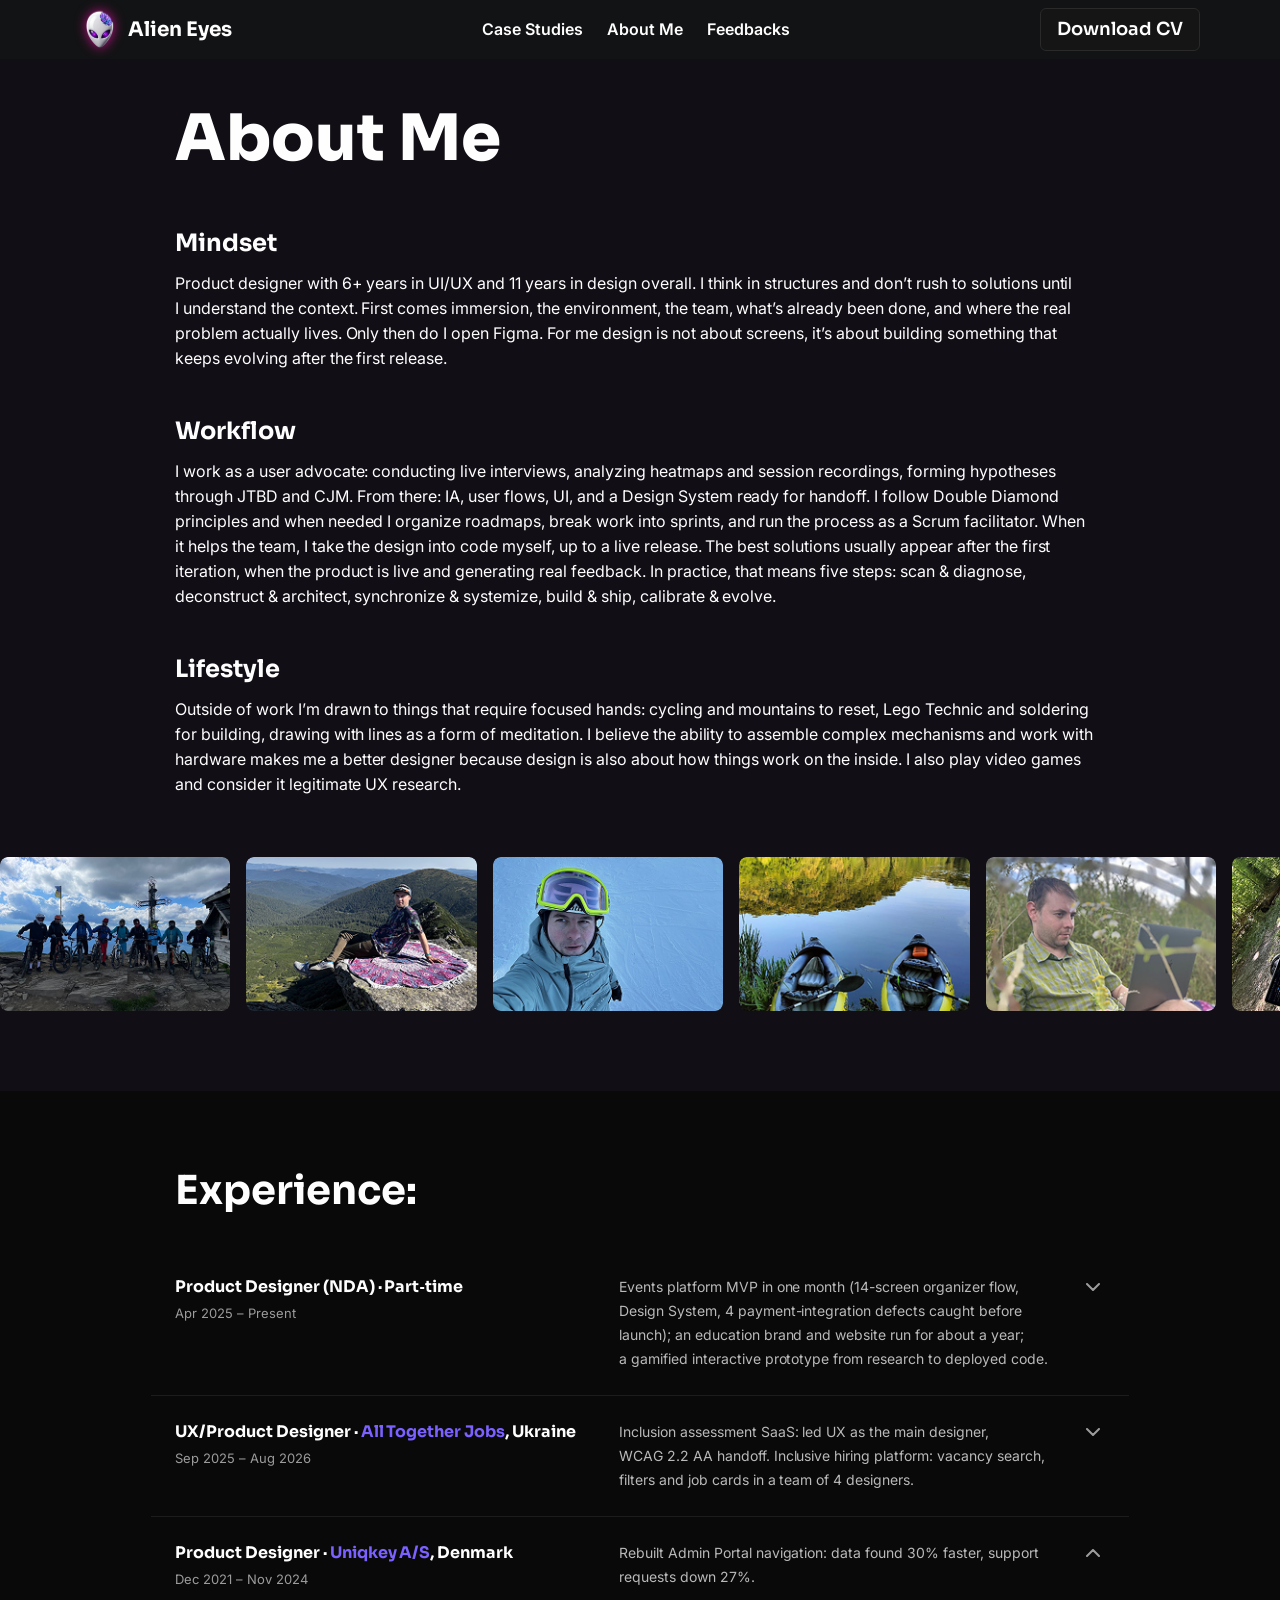
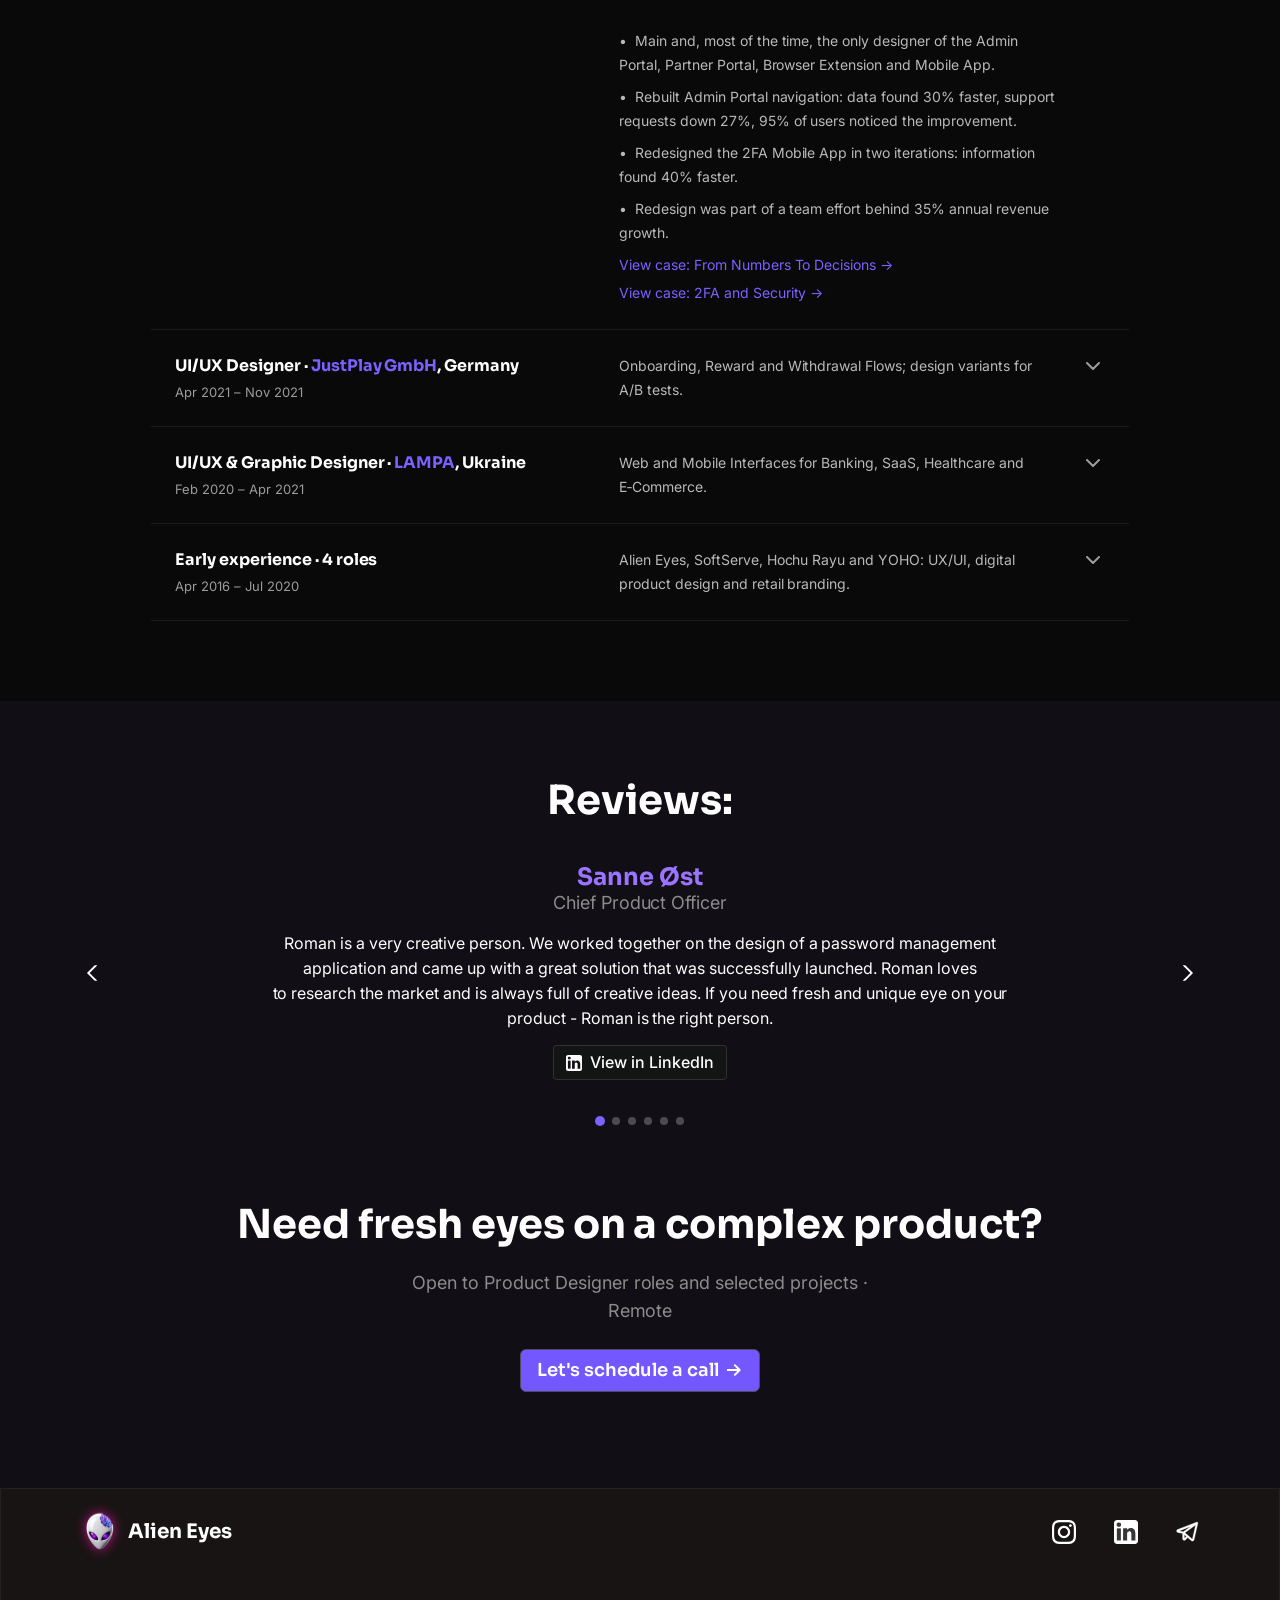
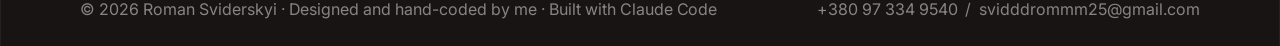
==== about.html @ 319dd779 "Merge feature/round2-hero-content into feature/home-motion (Roman approved, 2026-11-26): case heroes" ====
<!doctype html>
<html lang="en">
  <head>
    <meta charset="UTF-8" />
    <meta name="viewport" content="width=device-width, initial-scale=1.0" />
    <!-- Clean URL: GitHub Pages can't do server-side redirects, so when
         the page is opened with .html (or /index.html), swap the address
         bar to the extensionless form (no reload, query/hash kept). -->
    <script>
      (function () {
        var p = location.pathname;
        if (/\.html$/.test(p)) {
          history.replaceState(null, "", p.replace(/index\.html$/, "").replace(/\.html$/, "") + location.search + location.hash);
        }
      })();
    </script>
    <script>
      if ("scrollRestoration" in history) {
        history.scrollRestoration = "manual";
      }
    </script>
    <title>About Me — Roman Sviderskyi | Alien Eyes Portfolio</title>
    <meta name="description" content="Roman Sviderskyi — Product Designer. Mindset, workflow, and the life outside the screen that shapes how he designs." />
    <link rel="canonical" href="https://alieneyes.ink/about" />
    <link rel="icon" type="image/png" sizes="32x32" href="assets/icons/favicon-32.png" />
    <link rel="icon" type="image/png" sizes="16x16" href="assets/icons/favicon-16.png" />
    <link rel="apple-touch-icon" sizes="180x180" href="assets/icons/favicon-180.png" />

    <meta property="og:type" content="website" />
    <meta property="og:url" content="https://alieneyes.ink/about" />
    <meta property="og:site_name" content="Alien Eyes" />
    <meta property="og:title" content="About Me — Roman Sviderskyi, Product Designer" />
    <meta property="og:description" content="Mindset, workflow, and the life outside the screen that shapes how Roman designs." />
    <meta property="og:image" content="https://alieneyes.ink/assets/home/og-image.jpg" />
    <meta property="og:locale" content="en_US" />

    <meta name="twitter:card" content="summary_large_image" />
    <meta name="twitter:title" content="About Me — Roman Sviderskyi, Product Designer" />
    <meta name="twitter:description" content="Mindset, workflow, and the life outside the screen that shapes how Roman designs." />
    <meta name="twitter:image" content="https://alieneyes.ink/assets/home/og-image.jpg" />

    <link rel="preconnect" href="https://fonts.googleapis.com" />
    <link rel="preconnect" href="https://fonts.gstatic.com" crossorigin />
    <link
      href="https://fonts.googleapis.com/css2?family=Inter:wght@400;600&family=Sora:wght@700;800&display=swap"
      rel="stylesheet"
    />
    <link rel="stylesheet" href="css/tokens.css" />
    <link rel="stylesheet" href="css/base.css" />
    <link rel="stylesheet" href="css/typography.css" />
    <link rel="stylesheet" href="css/nav.css" />
    <link rel="stylesheet" href="css/footer.css" />
    <link rel="stylesheet" href="css/buttons.css" />
    <link rel="stylesheet" href="css/home.css" />
    <link rel="stylesheet" href="css/experience.css" />
    <link rel="stylesheet" href="css/reveal.css" />
    <link rel="stylesheet" href="css/about.css" />
    <!-- Microsoft Clarity analytics -->
    <script type="text/javascript">
      (function(c,l,a,r,i,t,y){
          c[a]=c[a]||function(){(c[a].q=c[a].q||[]).push(arguments)};
          t=l.createElement(r);t.async=1;t.src="https://www.clarity.ms/tag/"+i;
          y=l.getElementsByTagName(r)[0];y.parentNode.insertBefore(t,y);
      })(window, document, "clarity", "script", "yk9nw8fhah");
    </script>
  </head>
  <body class="about-page">
    <!-- UI: GLOBAL-NAV-01 | Site navigation | shared component, reused unchanged -->
    <nav class="site-nav">
      <a class="nav-logo" href="./">
        <span class="nav-logo__icon">
          <img
            class="nav-logo__avatar"
            src="assets/icons/logo-avatar.png"
            alt=""
          />
        </span>
        <span class="nav-logo__text">Alien Eyes</span>
      </a>
      <a class="nav-back" href="./" aria-label="Back to home">
        <svg viewBox="0 0 8 14" fill="none" aria-hidden="true">
          <path
            d="M7 1L1 7L7 13"
            stroke="currentColor"
            stroke-width="2"
            stroke-linecap="square"
            stroke-linejoin="round"
          />
        </svg>
      </a>

      <div class="nav-menu">
        <div class="nav-links">
          <a class="nav-links__link" href="./#case-studies">Case Studies</a>
          <a class="nav-links__link" href="about" aria-current="page">About Me</a>
          <a class="nav-links__link" href="./#feedbacks">Feedbacks</a>
        </div>

        <a class="nav-cta" href="https://drive.google.com/file/d/1dcRzMRLaueTGMyELJ3sAAG5vIocyNce9/view?usp=sharing" target="_blank" rel="noopener">Download CV</a>
        <a class="nav-cta nav-cta--contact" href="https://www.linkedin.com/in/romsvid/" target="_blank" rel="noopener" data-popup="contact">Contact Me</a>
      </div>

      <button
        class="nav-toggle"
        type="button"
        aria-label="Toggle menu"
        aria-expanded="false"
      >
        <span class="nav-toggle__bar"></span>
        <span class="nav-toggle__bar"></span>
        <span class="nav-toggle__bar"></span>
      </button>
    </nav>

    <main>
      <!-- UI: ABOUT-INTRO-01 | About Me title + body | matches Figma "About Me" (882:15405) -->
      <section class="about-hero">
        <div class="about-hero__inner">
          <h1 class="h1-display about-title" data-reveal>About Me</h1>

          <div class="about-body" data-reveal-group data-reveal-stagger="150">
            <div class="about-block">
              <h2 class="h3-case-study about-block__title">Mindset</h2>
              <p class="body-main about-block__text">Product designer with 6+ years in UI&#8288;/&#8288;UX and 11 years in design overall. I think in structures and don&rsquo;t rush to solutions until I understand the context. First comes immersion, the environment, the team, what&rsquo;s already been done, and where the real problem actually lives. Only then do I open Figma. For me design is not about screens, it&rsquo;s about building something that keeps evolving after the first release.</p>
            </div>

            <div class="about-block">
              <h2 class="h3-case-study about-block__title">Workflow</h2>
              <p class="body-main about-block__text">I work as a user advocate: conducting live interviews, analyzing heatmaps and session recordings, forming hypotheses through JTBD and CJM. From there: IA, user flows, UI, and a Design System ready for handoff. I follow Double Diamond principles and when needed I organize roadmaps, break work into sprints, and run the process as a Scrum facilitator. When it helps the team, I take the design into code myself, up to a live release. The best solutions usually appear after the first iteration, when the product is live and generating real feedback. In practice, that means five steps: scan &amp; diagnose, deconstruct &amp; architect, synchronize &amp; systemize, build &amp; ship, calibrate &amp; evolve.</p>
            </div>

            <div class="about-block">
              <h2 class="h3-case-study about-block__title">Lifestyle</h2>
              <p class="body-main about-block__text">Outside of work I&rsquo;m drawn to things that require focused hands: cycling and mountains to reset, Lego Technic and soldering for building, drawing with lines as a form of meditation. I believe the ability to assemble complex mechanisms and work with hardware makes me a better designer because design is also about how things work on the inside. I also play video games and consider it legitimate UX research.</p>
            </div>
          </div>
        </div>
      </section>

      <!-- UI: ABOUT-PICTURES-01 | Photo strip, right-to-left auto-scroll | matches Figma "Pictures" (882:15424) -->
      <section class="about-pictures" aria-label="Photos">
        <div class="pictures-track">
          <div class="pictures-track__inner">
            <div class="photo-card">
              <img loading="lazy" src="assets/about/Picture%201.png" alt="" />
            </div>
            <div class="photo-card">
              <img loading="lazy" src="assets/about/Picture%202.png" alt="" />
            </div>
            <div class="photo-card">
              <img loading="lazy" src="assets/about/Picture%203.png" alt="" />
            </div>
            <div class="photo-card">
              <img loading="lazy" src="assets/about/Picture%204.png" alt="" />
            </div>
            <div class="photo-card">
              <img loading="lazy" src="assets/about/Picture%205.png" alt="" />
            </div>
            <div class="photo-card">
              <img loading="lazy" src="assets/about/Picture%206.png" alt="" />
            </div>
            <div class="photo-card">
              <img loading="lazy" src="assets/about/Picture%207.png" alt="" />
            </div>
            <div class="photo-card">
              <img loading="lazy" src="assets/about/Picture%208.png" alt="" />
            </div>
            <div class="photo-card">
              <img loading="lazy" src="assets/about/Picture%209.png" alt="" />
            </div>
            <div class="photo-card">
              <img loading="lazy" src="assets/about/Picture%2010.png" alt="" />
            </div>
            <div class="photo-card">
              <img loading="lazy" src="assets/about/Picture%2011.png" alt="" />
            </div>
            <!-- Duplicate set, aria-hidden — seamless loop for the CSS marquee, not extra content. -->
            <div class="photo-card" aria-hidden="true">
              <img loading="lazy" src="assets/about/Picture%201.png" alt="" />
            </div>
            <div class="photo-card" aria-hidden="true">
              <img loading="lazy" src="assets/about/Picture%202.png" alt="" />
            </div>
            <div class="photo-card" aria-hidden="true">
              <img loading="lazy" src="assets/about/Picture%203.png" alt="" />
            </div>
            <div class="photo-card" aria-hidden="true">
              <img loading="lazy" src="assets/about/Picture%204.png" alt="" />
            </div>
            <div class="photo-card" aria-hidden="true">
              <img loading="lazy" src="assets/about/Picture%205.png" alt="" />
            </div>
            <div class="photo-card" aria-hidden="true">
              <img loading="lazy" src="assets/about/Picture%206.png" alt="" />
            </div>
            <div class="photo-card" aria-hidden="true">
              <img loading="lazy" src="assets/about/Picture%207.png" alt="" />
            </div>
            <div class="photo-card" aria-hidden="true">
              <img loading="lazy" src="assets/about/Picture%208.png" alt="" />
            </div>
            <div class="photo-card" aria-hidden="true">
              <img loading="lazy" src="assets/about/Picture%209.png" alt="" />
            </div>
            <div class="photo-card" aria-hidden="true">
              <img loading="lazy" src="assets/about/Picture%2010.png" alt="" />
            </div>
            <div class="photo-card" aria-hidden="true">
              <img loading="lazy" src="assets/about/Picture%2011.png" alt="" />
            </div>
          </div>
        </div>
      </section>

      <!-- UI: ABOUT-EXPERIENCE-01 | Experience accordion under the photos | Figma 999:37338 (frame 1101:5365); same component as Home -->
      <section class="home-section experience-section experience-section--about" id="experience">
        <h2 class="h2-section experience-heading home-col" data-reveal>Experience:</h2>
        <ul class="experience-list home-col" data-reveal-group data-reveal-stagger="60" data-exp-list>
          <li class="exp" data-exp>
            <div class="exp__head">
              <div class="exp__title">
                <p class="exp__role" id="exp-independent-title">Product Designer (NDA) · Part&#8209;time</p>
                <p class="exp__dates"><time datetime="2025-04">Apr 2025</time> – Present</p>
              </div>
              <button class="exp__toggle" type="button" aria-expanded="false" aria-controls="exp-independent-panel" aria-label="Show details: Product Designer (NDA), part-time"><span class="exp__chev"><svg class="exp__chev-icon" viewBox="0 0 24 24" fill="none" aria-hidden="true" focusable="false"><path d="M6 9L12 15L18 9" stroke="currentColor" stroke-width="2" stroke-linecap="round" stroke-linejoin="round"/></svg></span></button>
              <div class="exp__body">
                <div class="exp__fold exp__fold--summary"><div class="exp__fold-in"><p class="exp__summary">Events platform MVP in one month (14-screen organizer flow, Design System, 4 payment-integration defects caught before launch); an education brand and website run for about a year; a gamified interactive prototype from research to deployed code.</p></div></div>
                <div class="exp__fold exp__fold--panel"><div class="exp__fold-in">
                  <div class="exp__panel" id="exp-independent-panel" role="region" aria-labelledby="exp-independent-title">
                    <ul class="exp__list" role="list">
                      <li>Deliver product, web and brand design for private clients, from discovery and user flows to high-fidelity UI and handoff.</li>
                      <li>Took an interactive game prototype from research to a Vercel deploy: Figma variables and components → React + Tailwind, CI with visual QA against Figma in three browsers.</li>
                      <li>Use AI-assisted workflows (Claude Code, Figma MCP) under my own specs, review and quality criteria.</li>
                    </ul>
                    <p class="exp__note">Client details under NDA.</p>
                  </div>
                </div></div>
              </div>
            </div>
          </li>
          <li class="exp" data-exp>
            <div class="exp__head">
              <div class="exp__title">
                <p class="exp__role" id="exp-atj-title">UX&#8288;/&#8288;Product Designer · <a class="exp__company" href="https://www.alltogether.jobs/" target="_blank" rel="noopener">All&nbsp;Together&nbsp;Jobs</a>, Ukraine</p>
                <p class="exp__dates"><time datetime="2025-09">Sep 2025</time> – <time datetime="2026-08">Aug 2026</time></p>
              </div>
              <button class="exp__toggle" type="button" aria-expanded="false" aria-controls="exp-atj-panel" aria-label="Show details: UX/Product Designer at All Together Jobs"><span class="exp__chev"><svg class="exp__chev-icon" viewBox="0 0 24 24" fill="none" aria-hidden="true" focusable="false"><path d="M6 9L12 15L18 9" stroke="currentColor" stroke-width="2" stroke-linecap="round" stroke-linejoin="round"/></svg></span></button>
              <div class="exp__body">
                <div class="exp__fold exp__fold--summary"><div class="exp__fold-in"><p class="exp__summary">Inclusion assessment SaaS: led UX as the main designer, WCAG&nbsp;2.2&nbsp;AA handoff. Inclusive hiring platform: vacancy search, filters and job cards in a team of 4 designers.</p></div></div>
                <div class="exp__fold exp__fold--panel"><div class="exp__fold-in">
                  <div class="exp__panel" id="exp-atj-panel" role="region" aria-labelledby="exp-atj-title">
                    <ul class="exp__list" role="list">
                      <li>Designed the product foundation for an inclusive employment platform (DEI &amp; WCAG), turning an unorganized content ecosystem into a development-ready UX architecture.</li>
                      <li>Split the product into two tracks, a full audit for Enterprise and a shorter modular version for SMB, based on a quantitative survey and 18 in-depth interviews.</li>
                      <li>Facilitated stakeholder workshops (HMW framing, ideation, MVP prioritization).</li>
                      <li>Delivered a full handoff: clickable prototype, interaction specs, product logic and WCAG 2.2 AA requirements.</li>
                    </ul>
                    <p class="exp__links">
                      <a class="exp__case" href="case-atj">View case: Inclusive Hiring Platform <span aria-hidden="true">→</span></a>
            <a class="exp__case" href="case-atj-2">View case: One Questionnaire, Two Audiences <span aria-hidden="true">→</span></a>
                    </p>
                  </div>
                </div></div>
              </div>
            </div>
          </li>
          <li class="exp is-open" data-exp>
            <div class="exp__head">
              <div class="exp__title">
                <p class="exp__role" id="exp-uniqkey-title">Product Designer · <a class="exp__company" href="https://www.uniqkey.eu/" target="_blank" rel="noopener">Uniqkey&nbsp;A&#8288;/&#8288;S</a>, Denmark</p>
                <p class="exp__dates"><time datetime="2021-12">Dec 2021</time> – <time datetime="2024-11">Nov 2024</time></p>
              </div>
              <button class="exp__toggle" type="button" aria-expanded="true" aria-controls="exp-uniqkey-panel" aria-label="Show details: Product Designer at Uniqkey A/S"><span class="exp__chev"><svg class="exp__chev-icon" viewBox="0 0 24 24" fill="none" aria-hidden="true" focusable="false"><path d="M6 9L12 15L18 9" stroke="currentColor" stroke-width="2" stroke-linecap="round" stroke-linejoin="round"/></svg></span></button>
              <div class="exp__body">
                <div class="exp__fold exp__fold--summary"><div class="exp__fold-in"><p class="exp__summary">Rebuilt Admin Portal navigation: data found 30% faster, support requests down 27%.</p></div></div>
                <div class="exp__fold exp__fold--panel"><div class="exp__fold-in">
                  <div class="exp__panel" id="exp-uniqkey-panel" role="region" aria-labelledby="exp-uniqkey-title">
                    <ul class="exp__list" role="list">
                      <li>Main and, most of the time, the only designer of the Admin Portal, Partner Portal, Browser Extension and Mobile App.</li>
                      <li>Rebuilt Admin Portal navigation: data found 30% faster, support requests down 27%, 95% of users noticed the improvement.</li>
                      <li>Redesigned the 2FA Mobile App in two iterations: information found 40% faster.</li>
                      <li>Redesign was part of a team effort behind 35% annual revenue growth.</li>
                    </ul>
                    <p class="exp__links">
                      <a class="exp__case" href="case-uniqkey">View case: From Numbers To Decisions <span aria-hidden="true">→</span></a>
            <a class="exp__case" href="case-uniqkey-2">View case: 2FA and Security <span aria-hidden="true">→</span></a>
                    </p>
                  </div>
                </div></div>
              </div>
            </div>
          </li>
          <li class="exp" data-exp>
            <div class="exp__head">
              <div class="exp__title">
                <p class="exp__role" id="exp-justplay-title">UI&#8288;/&#8288;UX Designer · <a class="exp__company" href="https://www.justplayengine.com/" target="_blank" rel="noopener">JustPlay&nbsp;GmbH</a>, Germany</p>
                <p class="exp__dates"><time datetime="2021-04">Apr 2021</time> – <time datetime="2021-11">Nov 2021</time></p>
              </div>
              <button class="exp__toggle" type="button" aria-expanded="false" aria-controls="exp-justplay-panel" aria-label="Show details: UI/UX Designer at JustPlay GmbH"><span class="exp__chev"><svg class="exp__chev-icon" viewBox="0 0 24 24" fill="none" aria-hidden="true" focusable="false"><path d="M6 9L12 15L18 9" stroke="currentColor" stroke-width="2" stroke-linecap="round" stroke-linejoin="round"/></svg></span></button>
              <div class="exp__body">
                <div class="exp__fold exp__fold--summary"><div class="exp__fold-in"><p class="exp__summary">Onboarding, Reward and Withdrawal Flows; design variants for A&#8288;/&#8288;B tests.</p></div></div>
                <div class="exp__fold exp__fold--panel"><div class="exp__fold-in">
                  <div class="exp__panel" id="exp-justplay-panel" role="region" aria-labelledby="exp-justplay-title">
                    <ul class="exp__list" role="list">
                      <li>Designed core flows for a mobile gaming platform: onboarding, tutorials, transactions and withdrawals.</li>
                      <li>Created and tested UI variations for A/B experiments that informed marketing and product decisions.</li>
                      <li>Built reusable UI components and kept the UI kit consistent.</li>
                    </ul>
                  </div>
                </div></div>
              </div>
            </div>
          </li>
          <li class="exp" data-exp>
            <div class="exp__head">
              <div class="exp__title">
                <p class="exp__role" id="exp-lampa-title">UI&#8288;/&#8288;UX &amp; Graphic Designer · <a class="exp__company" href="https://lampa.dev/" target="_blank" rel="noopener">LAMPA</a>, Ukraine</p>
                <p class="exp__dates"><time datetime="2020-02">Feb 2020</time> – <time datetime="2021-04">Apr 2021</time></p>
              </div>
              <button class="exp__toggle" type="button" aria-expanded="false" aria-controls="exp-lampa-panel" aria-label="Show details: UI/UX &amp; Graphic Designer at LAMPA"><span class="exp__chev"><svg class="exp__chev-icon" viewBox="0 0 24 24" fill="none" aria-hidden="true" focusable="false"><path d="M6 9L12 15L18 9" stroke="currentColor" stroke-width="2" stroke-linecap="round" stroke-linejoin="round"/></svg></span></button>
              <div class="exp__body">
                <div class="exp__fold exp__fold--summary"><div class="exp__fold-in"><p class="exp__summary">Web and Mobile Interfaces for Banking, SaaS, Healthcare and E&#8209;Commerce.</p></div></div>
                <div class="exp__fold exp__fold--panel"><div class="exp__fold-in">
                  <div class="exp__panel" id="exp-lampa-panel" role="region" aria-labelledby="exp-lampa-title">
                    <ul class="exp__list" role="list">
                      <li>Designed web and mobile interfaces for banking, SaaS, healthcare and e‑commerce products.</li>
                      <li>Built information architecture and user flows from UX research and usability analysis.</li>
                      <li>Worked with developers to keep implementation accurate and the experience consistent.</li>
                    </ul>
                  </div>
                </div></div>
              </div>
            </div>
          </li>
          <li class="exp" data-exp>
            <div class="exp__head">
              <div class="exp__title">
                <p class="exp__role" id="exp-earlier-title">Early experience · 4 roles</p>
                <p class="exp__dates"><time datetime="2016-04">Apr 2016</time> – <time datetime="2020-07">Jul 2020</time></p>
              </div>
              <button class="exp__toggle" type="button" aria-expanded="false" aria-controls="exp-earlier-panel" aria-label="Show details: Early experience · 4 roles"><span class="exp__chev"><svg class="exp__chev-icon" viewBox="0 0 24 24" fill="none" aria-hidden="true" focusable="false"><path d="M6 9L12 15L18 9" stroke="currentColor" stroke-width="2" stroke-linecap="round" stroke-linejoin="round"/></svg></span></button>
              <div class="exp__body">
                <div class="exp__fold exp__fold--summary"><div class="exp__fold-in"><p class="exp__summary">Alien Eyes, SoftServe, Hochu Rayu and YOHO: UX&#8288;/&#8288;UI, digital product design and retail branding.</p></div></div>
                <div class="exp__fold exp__fold--panel"><div class="exp__fold-in">
                  <div class="exp__panel" id="exp-earlier-panel" role="region" aria-labelledby="exp-earlier-title">
                    <ul class="exp__list" role="list">
                      <li>Designer · Alien Eyes, Ukraine (Jun 2019 – Jul 2020): UX&#8288;/&#8288;UI, Branding and Digital Product Design for Upwork clients.</li>
                      <li>Experience Design Intern · SoftServe, Ukraine (Feb 2019 – Jun 2019): Information Architecture, User Flows and Mobile UI concepts.</li>
                      <li>Graphic Designer · Hochu Rayu, Ukraine (Jan 2017 – Feb 2019): Retail Branding.</li>
                      <li>Junior Graphic Designer · YOHO, Poland (Apr 2016 – Oct 2016): Retail Branding.</li>
                    </ul>
                  </div>
                </div></div>
              </div>
            </div>
          </li>
        </ul>
      </section>

      <!-- UI: HOME-REVIEWS-01 | Reviews carousel | shared component, reused unchanged -->
      <section class="home-section case-reviews-cta" id="feedbacks">
        <h2 class="h2-section reviews-heading" data-reveal>Reviews:</h2>
        <div class="reviews-carousel" data-reveal>
          <button
            class="reviews-arrow reviews-arrow--prev"
            type="button"
            aria-label="Previous review"
            aria-controls="review-slide"
          >
            <svg viewBox="0 0 49.5818 71.9599" fill="none" aria-hidden="true">
              <path
                fill="currentColor"
                d="M37.5211 4.0415C36.5477 4.0473 35.6104 4.44612 34.8971 5.15772L4.01164 35.9709C4.01081 35.9717 4.00974 35.9723 4.00857 35.9724L4.00252 35.9733C4.00025 35.9736 3.99942 35.9765 4.00116 35.978L4.00131 35.9781C4.00248 35.9791 4.00248 35.9809 4.00131 35.9819C3.99961 35.9833 4.00053 35.9861 4.00276 35.9863L4.00855 35.9867C4.00972 35.9868 4.01082 35.9873 4.01165 35.9881L34.8971 66.8022C35.6103 67.5138 36.5478 67.9126 37.5211 67.9185L44.5741 67.9599C45.4662 67.9651 45.9181 66.8882 45.2895 66.2552L15.9202 36.6847C15.5329 36.2947 15.5329 35.6653 15.9202 35.2753L45.2895 5.70474C45.9181 5.07179 45.4662 3.99483 44.5741 4.00007L37.5211 4.0415Z"
              />
            </svg>
          </button>

          <div class="review-slide" id="review-slide" aria-live="polite" aria-atomic="true">
            <div>
              <p class="h3-case-study review-slide__name">Sanne Øst</p>
              <p class="body-large review-slide__role">
                Chief Product Officer
              </p>
            </div>
            <p class="body-main review-slide__quote">Roman is a very creative person. We worked together on the design of a password management application and came up with a great solution that was successfully launched. Roman loves to research the market and is always full of creative ideas. If you need fresh and unique eye on your product - Roman is the right person.</p>
            <a
              class="review-slide__link"
              href="https://www.linkedin.com/in/romsvid/details/recommendations/"
              target="_blank"
              rel="noopener"
            >
              <img loading="lazy" src="assets/icons/icon-linkedin-small.svg" alt="" />
              View in LinkedIn
            </a>
          </div>

          <button
            class="reviews-arrow reviews-arrow--next"
            type="button"
            aria-label="Next review"
            aria-controls="review-slide"
          >
            <svg viewBox="0 0 49.5818 71.9599" fill="none" aria-hidden="true">
              <path
                fill="currentColor"
                d="M12.0609 4.04145C13.0343 4.04725 13.9716 4.44606 14.6849 5.15766L45.5704 35.9708C45.5712 35.9717 45.5723 35.9722 45.5734 35.9724L45.5795 35.9732C45.5818 35.9736 45.5826 35.9764 45.5809 35.9779L45.5807 35.978C45.5795 35.979 45.5795 35.9808 45.5807 35.9818C45.5824 35.9833 45.5815 35.9861 45.5793 35.9862L45.5735 35.9866C45.5723 35.9867 45.5712 35.9872 45.5704 35.988L14.6849 66.8022C13.9717 67.5137 13.0342 67.9125 12.0609 67.9184L5.00792 67.9598C4.11585 67.9651 3.66388 66.8881 4.29253 66.2552L33.6618 36.6846C34.0491 36.2947 34.0491 35.6652 33.6618 35.2752L4.29253 5.70469C3.66389 5.07174 4.11585 3.99478 5.00792 4.00002L12.0609 4.04145Z"
              />
            </svg>
          </button>
        </div>
        <div class="reviews-progress" aria-hidden="true">
          <span class="reviews-progress__segment is-active"></span>
          <span class="reviews-progress__segment"></span>
          <span class="reviews-progress__segment"></span>
          <span class="reviews-progress__segment"></span>
          <span class="reviews-progress__segment"></span>
          <span class="reviews-progress__segment"></span>
        </div>

        <!-- UI: HOME-CTA-01 | CTA block | shared component, reused unchanged -->
        <div class="cta-section" data-reveal>
          <h2 class="h2-section cta-heading">
            Need fresh eyes on a complex product?
          </h2>
          <p class="body-large cta-description">
            Open to Product Designer roles and selected projects · Remote
          </p>
          <a
            class="btn btn--primary btn--contact"
            href="mailto:svidddrommm25@gmail.com?subject=Let%27s%20schedule%20a%20call"
          >
            Let's schedule a call
            <img loading="lazy"
              class="btn__icon"
              src="assets/icons/icon-arrow-right.svg"
              alt=""
            />
          </a>
        </div>
      </section>
    </main>

    <!-- UI: GLOBAL-FOOTER-01 | Site footer | shared component, reused unchanged -->
    <footer class="site-footer">
      <img loading="lazy"
        class="site-footer__bg"
        src="assets/images/footer-bg.svg"
        alt=""
        aria-hidden="true"
      />
      <div class="site-footer__row site-footer__row--top">
        <a class="nav-logo" href="./">
          <span class="nav-logo__icon">
            <img
              class="nav-logo__avatar"
              src="assets/icons/logo-avatar.png"
              alt=""
            />
          </span>
          <span class="nav-logo__text">Alien Eyes</span>
        </a>

        <div class="site-footer__social">
          <a href="https://www.instagram.com/romsvid/" target="_blank" rel="noopener">
            <img loading="lazy" src="assets/icons/social-instagram.svg" alt="Instagram" />
          </a>
          <a href="https://www.linkedin.com/in/romsvid/" target="_blank" rel="noopener">
            <img loading="lazy" src="assets/icons/social-linkedin.svg" alt="LinkedIn" />
          </a>
          <a href="https://t.me/Rmsddddd" target="_blank" rel="noopener">
            <img loading="lazy" src="assets/icons/social-telegram.svg" alt="Telegram" />
          </a>
        </div>
      </div>

      <div class="site-footer__row site-footer__row--bottom">
        <p class="body-main site-footer__copyright">© 2026 Roman Sviderskyi<span class="site-footer__sep" aria-hidden="true"> · </span><span class="site-footer__colophon">Designed and hand-coded by me · Built with Claude Code</span></p>
        <p class="body-main site-footer__contact">
          +380 97 334 9540&nbsp;&nbsp;/&nbsp;&nbsp;<a
            href="mailto:svidddrommm25@gmail.com"
            >svidddrommm25@gmail.com</a
          >
        </p>
      </div>
    </footer>

    <script src="js/nav.js"></script>
    <script src="js/reviews.js"></script>
    <script src="js/reveal.js"></script>
    <script src="js/experience-accordion.js"></script>
    <script src="js/about-pictures.js"></script>
    <script src="js/nbsp-typography.js"></script>
  </body>
</html>
---- css/tokens.css ----
/*
  Design tokens verified from the Figma file "Copy portfolio"
  (fileKey DU3fuTo8QXIJ0uMcI3jh91, node 2:15045 "System part") via
  get_variable_defs. See docs/Portfolio_Data_Inventory.md, section
  "Design System — verified from Figma", for the source verification.

  Only VERIFIED values are listed here. Figma does not define spacing
  or border-radius tokens, so none are invented here — those values are
  applied per-component, sourced from get_design_context on the actual
  instance being built (see css/nav.css, css/footer.css).
*/

:root {
  /* Color tokens — core "Alien" palette */
  --color-black: #000000;
  --color-white: #fffefe;
  --color-dark-alien: #110e15;
  --color-dark-pink: #74095f;
  --color-pink-alien: #d60dae;
  --color-purple-light: #9a73ff;
  --color-dark-gray: #4d4a50;
  --color-subtle-text: #595959;
  --color-lines-dividers: #d9d9d9;
  --color-divider-lines: #e9e9e9;
  --color-aqua-eyes: #6bbec8;

  /* Color tokens — surfaces / text */
  --color-deep-text: #181413;
  --color-bg-1: #161616;
  --color-bg-4: #141517;
  --color-light-gray: #858585;
  --color-main-canvas: #f7f7f7;

  /* Color tokens — case-specific (not part of the core palette) */
  --color-unibrand: #3072f5;
  --color-atj-accent: #c44323;

  /*
    Vertical rhythm scale of the case pages (Figma "Updates" page, 2026-11-23).
    Desktop values; they scale down proportionally below (see the media
    queries after :root): 80 -> 56 on tablets (<1024) and 48 on phones (<768).
      --space-section  sections (top and bottom padding) and big blocks
      --space-reviews  Reviews section top and bottom
      --space-block    inside a section: between sub-blocks
      --space-stack    inside a block: title -> text, text -> image, cards
      --space-gap      small gaps (labels, captions)
      --space-tight    tightest gap (icon + text, list items)
  */
  --space-section: 80px;
  --space-reviews: 96px;
  --space-block: 48px;
  --space-stack: 24px;
  --space-gap: 16px;
  --space-tight: 8px;

  /* Vertical inner padding of case-study sections (top and bottom), so two
     neighbouring plain sections are 2x apart. Used by all case pages
     (ATJ, ATJ 2, Uniqkey, Uniqkey 2, YOY, Ridi). */
  --case-section-py: var(--space-section);

  /*
    Raw hex observed repeatedly on Home (2:13410) — hero/CTA buttons,
    impact-stat numbers, reviews progress bar. Not a named Figma
    variable (confirmed via get_variable_defs — see
    docs/Portfolio_Data_Inventory.md); distinct from the named
    "Purple Light" token (#9A73FF). Added here because it repeats
    3+ times, not invented.
  */
  --color-cta-purple: #7b61ff;
  /* WCAG AA (4.5:1) variants for specific cases; the global tokens above stay
     as they are because they are used elsewhere (borders, light backgrounds,
     nav popup, footer, accents). */
  --color-gray-on-dark: #8c8c8c; /* 4.62:1 on #242424 (review role, CTA text) */
  --color-cta-contact: #7357ff; /* 4.60:1 with white text ("Contact Me" button) */
  --color-purple-on-dark: #7b61ff; /* the brand accent: 4.74:1 on the Experience band #090909 (4.53:1 with the row hover fill) */
  --color-surface-band: #090909; /* Experience band: neutral dark grey, dark enough for #7B61FF to pass AA at rest and on hover (was #131414: 4.39:1; tried #1a1624, rejected by Roman) */
  --color-cta-contact-hover: #6351ba; /* hover/active: same darkening as #7b61ff -> #6a5aba */

  /* Typography — font families */
  --font-display: "Sora", sans-serif;
  --font-body: "Inter", sans-serif;

  /* Typography — verified type scale (Figma variables) */
  --h1-size: 64px;
  --h1-weight: 800;
  --h1-line-height: 100%;
  --h1-letter-spacing: -0.02px;

  --h2-size: 40px;
  --h2-weight: 700;
  --h2-line-height: 100%;
  --h2-letter-spacing: -0.02px;

  --h3-size: 24px;
  --h3-weight: 700;
  --h3-line-height: 100%;
  --h3-letter-spacing: -0.02px;

  --body-large-size: 18px;
  --body-large-weight: 400;
  --body-large-line-height: 28px;
  --body-large-letter-spacing: -0.02px;

  --body-main-size: 16px;
  --body-main-weight: 400;
  --body-main-line-height: 25px;
  --body-main-letter-spacing: -0.02px;

  --ui-caption-size: 14px;
  --ui-caption-weight: 600;
  --ui-caption-line-height: 100%;
  --ui-caption-letter-spacing: -0.02px;
}

/* Case vertical rhythm: the scale above shrinks proportionally on smaller
   screens (x0.7 on tablets, x0.6 on phones; rounded to 4px). The earlier
   "64px on mobile" is replaced by 56 / 48. */
@media (max-width: 1023px) {
  :root {
    --space-section: 56px;
    --space-reviews: 68px;
    --space-block: 36px;
    --space-stack: 20px;
  }
}

@media (max-width: 767px) {
  :root {
    --space-section: 48px;
    --space-reviews: 56px;
    --space-block: 32px;
    --space-stack: 20px;
  }
}
---- css/base.css ----
/* Minimal reset + base document styles. Colors/fonts from tokens.css. */

*,
*::before,
*::after {
  box-sizing: border-box;
}

html,
body {
  margin: 0;
  padding: 0;
}

body {
  overflow-x: hidden;
  background-color: var(--color-dark-alien);
  color: var(--color-white);
  font-family: var(--font-body);
  font-size: var(--body-main-size);
  font-weight: var(--body-main-weight);
  line-height: var(--body-main-line-height);
  letter-spacing: var(--body-main-letter-spacing);
  -webkit-font-smoothing: antialiased;
}

img {
  max-width: 100%;
  display: block;
}

/*
  Images carry width/height attributes (QA #1, D7) so the browser reserves
  their space before they load and the layout does not jump (nav jumps landed
  off-target). The attributes only give the aspect ratio: wherever CSS sizes
  an image by width, its height must follow it. :where() keeps specificity at
  zero, so any class rule that sets a height still wins.
*/
:where(img[width][height]) {
  height: auto;
}

a {
  color: inherit;
  text-decoration: none;
}

button {
  font: inherit;
  color: inherit;
  background: none;
  border: none;
  cursor: pointer;
}

ul {
  list-style: none;
  margin: 0;
  padding: 0;
}
---- css/typography.css ----
/*
  Type scale — verified from Figma variables (see tokens.css header).
  Class names mirror the Figma variable names so they map 1:1 back to
  the source: H1 Display, H2 Section, H3 Case Study, Body Large,
  Body Main, UI/Caption.
*/

h1,
.h1-display {
  font-family: var(--font-display);
  font-size: var(--h1-size);
  font-weight: var(--h1-weight);
  line-height: var(--h1-line-height);
  letter-spacing: var(--h1-letter-spacing);
  margin: 0;
}

h2,
.h2-section {
  font-family: var(--font-display);
  font-size: var(--h2-size);
  font-weight: var(--h2-weight);
  line-height: var(--h2-line-height);
  letter-spacing: var(--h2-letter-spacing);
  margin: 0;
}

h3,
.h3-case-study {
  font-family: var(--font-display);
  font-size: var(--h3-size);
  font-weight: var(--h3-weight);
  line-height: var(--h3-line-height);
  letter-spacing: var(--h3-letter-spacing);
  margin: 0;
}

.body-large {
  font-family: var(--font-body);
  font-size: var(--body-large-size);
  font-weight: var(--body-large-weight);
  line-height: var(--body-large-line-height);
  letter-spacing: var(--body-large-letter-spacing);
  margin: 0;
}

.body-main {
  font-family: var(--font-body);
  font-size: var(--body-main-size);
  font-weight: var(--body-main-weight);
  line-height: var(--body-main-line-height);
  letter-spacing: var(--body-main-letter-spacing);
  margin: 0;
}

.ui-caption {
  font-family: var(--font-body);
  font-size: var(--ui-caption-size);
  font-weight: var(--ui-caption-weight);
  line-height: var(--ui-caption-line-height);
  letter-spacing: var(--ui-caption-letter-spacing);
  margin: 0;
}

/*
  Fixed 2026-09-10 (Roman: mobile line-spacing on wrapped headings
  reads as overlapping/merged — reported on "Design System / AI usage"
  and "Other Core Features", confirmed present on most pages).
  Figma's verified line-height (100%) is correct for these headings at
  desktop, where they're effectively single-line — but the same text
  routinely wraps to 2+ lines on mobile's much narrower columns, and at
  exactly 100% line-height a wrapped heading's lines visibly crowd
  each other. A modest bump to 1.2, mobile-only, gives wrapped text
  real breathing room without touching the verified desktop value.
  h4 has no entry above (every usage sets its own font-size per
  component) but inherited the same 100%-effective tightness via
  body's line-height, so it's included here too.
*/
@media (max-width: 767px) {
  h1,
  .h1-display,
  h2,
  .h2-section,
  h3,
  .h3-case-study,
  h4 {
    line-height: 1.2;
  }
}

/*
  Case-study section heading rhythm (2026-10-01, Roman: distances
  between title/subtitle/text varied section to section, most visibly
  on Ridi — e.g. the "Onboarding" card had 0px between its h3 and body
  text while the adjacent "Scenario 1" card had 12px, for what's
  visually the same relationship). Canonical vertical gaps for the
  eyebrow -> title -> subtitle -> body pattern repeated across every
  case study's own content sections (NOT the Hero, which keeps its own
  separate spacing). Each case's own class (.atj-eyebrow, .ridi-heading,
  etc.) still owns color/font — these three own only the gap to
  whatever follows, added as a second class alongside them, so changing
  the rhythm site-wide means editing these three rules once.

  - eyebrow (small label, only where one sits above a separate title):
    8px
  - title (a section's own H2-equivalent heading, whether that's a
    real h2 or an eyebrow-styled label acting as the section's title):
    16px mobile, 24px desktop
  - subtitle (h3, one level below the section title): 8px

  Where a parent already spaced this via flex `gap` instead of a
  margin, that gap was set to 0 and the child given the matching cs-*
  class instead, so there's exactly one mechanism per instance, not
  both stacked on top of each other.
*/
.cs-eyebrow {
  margin: 0 0 8px;
}

.cs-title {
  margin: 0 0 16px;
}

@media (min-width: 1024px) {
  .cs-title {
    margin-bottom: 24px;
  }
}

.cs-subtitle {
  margin: 0 0 8px;
}
---- css/nav.css ----
/*
  Nav — verified via get_design_context on the live instance 2:13525
  (Home page, fileKey DU3fuTo8QXIJ0uMcI3jh91). Pixel values (padding,
  gaps, radius) below are the literal values read from that instance,
  not a formal spacing/radius token system — Figma does not define one
  (see docs/Portfolio_Data_Inventory.md).
*/

/* UI: GLOBAL-NAV-01 | Site navigation | inspect/adjust */
.site-nav {
  display: flex;
  align-items: center;
  justify-content: space-between;
  padding: 8px 80px;
  background-color: rgba(19, 20, 20, 0.9);
  position: sticky;
  top: 0;
  z-index: 100;
}

/*
  .nav-menu exists only to give the mobile dropdown one panel to
  position/pad as a unit (see the max-width:768px block) — at every
  wider breakpoint it must NOT introduce a box of its own, or it would
  collapse .nav-links and .nav-cta from two separate space-between
  flex items of .site-nav down to one, changing how they're spaced
  from each other on desktop. display:contents dissolves the wrapper
  there, so .nav-links/.nav-cta act as direct .site-nav flex children
  exactly as before.
*/
.nav-menu {
  display: contents;
}

.nav-logo {
  display: flex;
  align-items: center;
  gap: 8px;
}

.nav-logo__icon {
  position: relative;
  width: 40px;
  height: 40px;
  flex-shrink: 0;
}

/*
  Requested 2026-08-25: replace the exported glow SVG with a soft
  CSS shadow in #C31188. drop-shadow (not box-shadow) so the glow
  follows the avatar PNG's own transparent silhouette instead of its
  rectangular bounding box. Applies to every "nav-logo__avatar" use
  on the site (Nav + Footer share this class).
*/
.nav-logo__avatar {
  position: relative;
  z-index: 1;
  width: 32px;
  height: 40px;
  object-fit: cover;
  margin: 0 auto;
  filter: drop-shadow(0 0 6px #c31188);
}

.nav-logo__text {
  font-family: var(--font-display);
  font-weight: 700;
  font-size: 20px;
  color: var(--color-white);
  letter-spacing: -0.004px;
  white-space: nowrap;
}

/*
  Mobile-only back arrow (716:12726, "On case"): on a case-study page's
  mobile nav, the logo is replaced entirely by a back-to-home chevron.
  Hidden by default (desktop always keeps the logo, on every page); the
  breakpoint block below shows it instead of the logo, only when
  .site-nav carries the --case modifier.

  Fixed 2026-09-08: was reusing the shared icon-arrow-right.svg (a
  wide line+arrowhead shape, natively ~square) forced into a narrow
  10x18 box — that asset sets preserveAspectRatio="none", so a
  non-matching box stretches/squishes its content rather than
  letterboxing it, which is exactly why it read as "narrowed". Figma's
  actual back icon (716:12727) is a plain chevron, not that arrow, so
  this is now its own small inline SVG (matching the stroke style of
  the site's other inline icons) sized at its natural aspect ratio —
  nothing to distort.
*/
.nav-back {
  display: none;
  /* Matches .nav-logo__icon's 40x40px box exactly (per Roman: every
     page's header must be the same height as Home's) — this was 24x24,
     16px shorter, making case-study headers visibly shorter than
     Home's on mobile. The chevron itself stays its natural small size
     (below), just centered in the taller box. */
  width: 40px;
  height: 40px;
  align-items: center;
  justify-content: center;
  color: var(--color-white);
}

.nav-back svg {
  width: 8px;
  height: 14px;
}

.nav-links {
  display: flex;
  align-items: center;
  gap: 24px;
}

.nav-links__link {
  font-family: var(--font-body);
  font-weight: 600;
  font-size: 16px;
  color: var(--color-white);
  letter-spacing: -0.0032px;
  white-space: nowrap;
  text-decoration: none;
  transition: color 0.15s ease;
}

/*
  Hover added 2026-08-25, verified against Figma's "Menu button"
  component set (2:15301) — Hover variant: purple-light text +
  underline. The set also has an "Active" (current-page) variant in
  pink, not implemented here — that needs route/section detection,
  which is out of scope for a hover-only pass.
*/
.nav-links__link:hover {
  color: var(--color-purple-light);
  text-decoration: underline;
}

/* Shows which popup (Case Studies / Feedbacks) is currently open, per
   Roman — clicking it again while active is a no-op (see js/nav.js). */
.nav-links__link.is-active {
  color: var(--color-purple-light);
  text-decoration: underline;
}

.nav-cta {
  display: inline-flex;
  align-items: center;
  justify-content: center;
  padding: 8px 16px;
  background-color: #151515;
  border: 1px solid #2a2a2a;
  border-radius: 6px;
  font-family: var(--font-display);
  font-weight: 600;
  font-size: 18px;
  color: var(--color-white);
  white-space: nowrap;
  transition: background-color 0.15s ease, border-color 0.15s ease,
    color 0.15s ease;
}

/* Hover added 2026-08-25, verified against Figma "Button Second" (2:15357) — nav-cta shares that visual style. */
.nav-cta:hover {
  background-color: #181413;
  border-color: #6a5aba;
  color: var(--color-cta-purple);
}

/*
  Added 2026-09-15 — hidden by default (desktop keeps a single header
  button, Download CV); the mobile breakpoint below re-shows this one
  as a second bottom button in the open menu, per Roman.
*/
.nav-cta--contact {
  display: none;
}

.nav-toggle {
  display: none;
  flex-direction: column;
  justify-content: center;
  gap: 4px;
  width: 24px;
  height: 24px;
  position: relative;
}

.nav-toggle__bar {
  display: block;
  width: 100%;
  height: 2px;
  background-color: var(--color-white);
  transition: transform 0.2s ease, opacity 0.2s ease;
}

/*
  Hamburger -> X (716:12799, "Close"): the icon itself never changed
  state before — three static bars regardless of open/closed. Rotates
  the top/bottom bars into an X and fades the middle one out, using
  absolute positioning on all three so the rotated bars pivot around
  the toggle's own center instead of their own (now-collapsed) gap-based
  position.
*/
.site-nav.is-open .nav-toggle__bar {
  position: absolute;
  top: 50%;
  left: 0;
}

.site-nav.is-open .nav-toggle__bar:nth-child(1) {
  transform: translateY(-50%) rotate(45deg);
}

.site-nav.is-open .nav-toggle__bar:nth-child(2) {
  opacity: 0;
}

.site-nav.is-open .nav-toggle__bar:nth-child(3) {
  transform: translateY(-50%) rotate(-45deg);
}

/*
  Breakpoint below is a reasonable implementation default — Figma's
  system-part board documents a distinct mobile Nav state (logo +
  hamburger) but does not specify a pixel breakpoint. Not a verified
  Figma value.

  Horizontal padding fixed 2026-09-08: was a hardcoded 24px, not
  var(--page-px) — Figma's actual mobile nav frames (716:12790,
  716:12726, 716:12799) all measure a 16px margin (Logo/back-arrow
  starts at x=16, Menu/Close ends 16px from the 374px frame's right
  edge), matching --page-px exactly, not a nav-specific value.
*/
@media (max-width: 768px) {
  .site-nav {
    padding: 8px var(--page-px);
  }

  /*
    716:12790 ("Default", home) vs 716:12726 ("On case") — the logo is
    replaced entirely by a back arrow on case-study pages, mobile only;
    desktop always keeps the logo everywhere, out of scope here. Stays
    the arrow in both the closed and open (716:12799) states, since
    opening the menu doesn't touch which one is showing.
  */
  .site-nav--case .nav-logo {
    display: none;
  }

  .site-nav--case .nav-back {
    display: flex;
  }

  .nav-menu {
    display: none;
  }

  .nav-toggle {
    display: flex;
  }

  /*
    Single panel (not .nav-links and .nav-cta positioned/padded
    separately) so the links and the button share one consistent
    rhythm and the same horizontal inset. Gap bumped to 16px 2026-09-08
    per Roman's request (was 8px, matching the "Menu is open" reference
    716:12799 literally — he wants more breathing room than that in
    practice).
  */
  .site-nav.is-open .nav-menu {
    display: flex;
    flex-direction: column;
    /* 32px per Roman (was 16px) — gap between every item in the open
       mobile menu: the nav-links group and the Download CV button. */
    gap: 32px;
    position: absolute;
    top: 100%;
    left: 0;
    right: 0;
    padding: 16px var(--page-px);
    background-color: var(--color-dark-alien);
  }

  .nav-links {
    display: flex;
    flex-direction: column;
    align-items: flex-start;
    /* 32px per Roman (was 16px) — same gap as above, between the
       individual links (Case Studies / Feedbacks). */
    gap: 32px;
  }

  /*
    Mobile-only Contact Me button, per Roman: the open mobile menu
    gets its own "Contact Me" as a second bottom button alongside
    Download CV, opening the same contact popup as everywhere else
    (js/nav.js) — desktop doesn't get an equivalent header button, on
    purpose (see the .nav-cta--contact base rule above, in the
    unconditional part of this stylesheet).
  */
  .nav-cta--contact {
    display: inline-flex;
  }

  /* Full width of the panel (716:12799's "Button Second" spans the
     same width as the menu links above it), not hugging its own
     content like the desktop nav-cta does. */
  .nav-cta {
    width: 100%;
  }
}

/*
  Nav popups (Case Studies / Feedbacks) — added 2026-09-12, per Figma
  "Case pop up" (868:14474) and "Reviews" (868:14980). Matches Figma's
  own design: a single translucent panel (no separate opaque scrim) so
  the current page stays visible around it, per Roman — inset from the
  header and viewport edges rather than true edge-to-edge fullscreen.
  Wired up in js/nav.js.

  2026-09-12 (correction): no scroll-lock on <html> — Roman wants the
  page behind the popup to stay scrollable while it's open, and a
  sticky-positioned .site-nav can misbehave (lose its stuck position)
  under overflow:hidden on the root element in some browsers, which
  read as the header "disappearing". The popup itself is
  position:fixed, so it stays put on screen regardless of background
  scroll either way.
*/
.nav-popup-overlay {
  position: fixed;
  inset: 0;
  z-index: 200;
  display: flex;
  align-items: flex-start;
  justify-content: center;
  padding: 96px 24px 24px;
  overflow: hidden;
}

@media (min-width: 1024px) {
  .nav-popup-overlay {
    padding: 112px 40px 40px;
  }
}

.nav-popup {
  position: relative;
  width: 100%;
  max-width: 1200px;
  max-height: 100%;
  overflow: hidden;
  background-color: rgba(19, 20, 20, 0.88);
  backdrop-filter: blur(24px);
  -webkit-backdrop-filter: blur(24px);
  border: 1px solid rgba(255, 255, 255, 0.08);
  border-radius: 16px;
  box-shadow: 0 24px 64px rgba(0, 0, 0, 0.5);
  padding: 40px;
  display: flex;
  flex-direction: column;
}

@media (min-width: 1024px) {
  .nav-popup {
    border-radius: 24px;
  }
}

.nav-popup__close {
  position: absolute;
  top: 16px;
  right: 16px;
  width: 32px;
  height: 32px;
  display: flex;
  align-items: center;
  justify-content: center;
  background: none;
  border: none;
  border-radius: 50%;
  color: var(--color-white);
  cursor: pointer;
  transition: background-color 0.15s ease;
}

.nav-popup__close:hover {
  background-color: rgba(255, 255, 255, 0.1);
}

.nav-popup__close svg {
  width: 16px;
  height: 16px;
}

.nav-popup__heading {
  color: var(--color-white);
  text-align: center;
  margin: 0 0 24px;
}

.nav-popup__body {
  flex: 1;
  min-height: 0;
  display: flex;
  flex-direction: column;
}

/* ---------- Case Studies popup ---------- */

/*
  2026-09-17, per Roman: one horizontal row for every case, scrolling
  sideways instead of wrapping to multiple rows — the swipe is an
  accepted trade-off. flex-wrap:wrap -> nowrap + overflow-x:auto;
  cards need flex-shrink:0 so scrolling replaces shrinking.
*/
.nav-popup__cases-grid {
  display: flex;
  flex-wrap: nowrap;
  justify-content: flex-start;
  gap: 20px;
  overflow-x: auto;
  overflow-y: hidden;
  min-height: 0;
  padding-bottom: 4px;
}

.nav-popup-case {
  display: flex;
  flex-direction: column;
  flex-shrink: 0;
  gap: 10px;
  width: 200px;
  padding: 12px;
  border-radius: 12px;
  text-decoration: none;
  transition: background-color 0.15s ease;
}

.nav-popup-case:hover {
  background-color: rgba(255, 255, 255, 0.06);
}

/*
  Wraps a cloned .case-card__media node (see js/nav.js renderCaseCard)
  — deliberately no img-specific rules here. Each case's own media
  modifier class (.case-card__media--ridi, --yoy, --atj2, or Uniqkey's
  .uniqkey-dashboard-frame/.uniqkey-laptop-frame — all in home.css,
  loaded on every page) already sizes/positions its own images
  correctly; this is just a plain frame around whatever composite that
  produces, at this card's smaller scale.
*/
.nav-popup-case__media {
  width: 100%;
  aspect-ratio: 1 / 1;
  border-radius: 10px;
  overflow: hidden;
  background-color: rgba(255, 255, 255, 0.04);
  /* media boxes are no longer all square (home.css): centre them in the tile */
  display: flex;
  align-items: center;
}

.nav-popup-case__media .case-card__media {
  max-width: none;
  margin: 0;
}

.nav-popup-case__title {
  font-family: var(--font-display);
  font-weight: 700;
  font-size: 16px;
  color: var(--color-white);
  margin: 0;
}

.nav-popup-case__desc {
  font-size: 13px;
  line-height: 1.4;
  color: var(--color-light-gray);
  margin: 0;
  display: -webkit-box;
  -webkit-line-clamp: 3;
  -webkit-box-orient: vertical;
  overflow: hidden;
}

/* ---------- Feedbacks popup ---------- */
/* .reviews-carousel is relocated here from its normal spot on the page
   (and moved back on close) — reuses the exact same markup/JS/CSS
   already driving it elsewhere, per Roman ("ті ж самі... крапки та
   перемикачі"). This wrapper just centers it and caps its width. */
.nav-popup__feedback {
  display: flex;
  flex-direction: column;
  align-items: center;
  justify-content: center;
  overflow-y: auto;
  min-height: 0;
}

.nav-popup__feedback .reviews-carousel {
  width: 100%;
  max-width: 900px;
}

/* ---------- Contact popup ---------- */
/* Added 2026-09-15 — "Contact Me" now offers a real choice of channel
   (js/nav.js openContactPopup) instead of silently just being a
   LinkedIn link. */
.nav-popup__contact-wrap {
  align-items: center;
  justify-content: center;
}

.nav-popup__contact {
  display: flex;
  flex-direction: column;
  gap: 12px;
  width: 100%;
  max-width: 480px;
  margin: 0 auto;
  overflow-y: auto;
}

.nav-popup-contact-link {
  display: flex;
  align-items: center;
  gap: 16px;
  padding: 16px;
  border-radius: 12px;
  background-color: rgba(255, 255, 255, 0.04);
  text-decoration: none;
  transition: background-color 0.15s ease;
}

.nav-popup-contact-link:hover {
  background-color: rgba(255, 255, 255, 0.08);
}

/* LinkedIn carries the most context (experience, recommendations) for
   this portfolio's audience — a touch more visual weight than
   Telegram/Email, not a hard "recommended" label. */
.nav-popup-contact-link--primary {
  background-color: rgba(255, 255, 255, 0.06);
  border: 1px solid rgba(255, 255, 255, 0.12);
}

.nav-popup-contact-link--primary:hover {
  background-color: rgba(255, 255, 255, 0.1);
}

.nav-popup-contact-link__icon {
  width: 40px;
  height: 40px;
  flex-shrink: 0;
}

.nav-popup-contact-link__icon img {
  width: 100%;
  height: 100%;
}

.nav-popup-contact-link__body {
  display: flex;
  flex-direction: column;
  gap: 2px;
  min-width: 0;
}

.nav-popup-contact-link__title {
  font-family: var(--font-display);
  font-weight: 700;
  font-size: 16px;
  color: var(--color-white);
  margin: 0;
}

.nav-popup-contact-link__desc {
  font-size: 13px;
  line-height: 1.4;
  color: var(--color-light-gray);
  margin: 0;
  overflow: hidden;
  text-overflow: ellipsis;
  white-space: nowrap;
}
---- css/footer.css ----
/*
  Footer — verified via get_design_context on the live instance 2:13425
  (Home page, fileKey DU3fuTo8QXIJ0uMcI3jh91). Pixel values below are
  literal values read from that instance, not a formal spacing token
  (Figma does not define one — see docs/Portfolio_Data_Inventory.md).

  Figma laid this out with absolute positioning inside a fixed
  1280px-wide frame; reimplemented here as a responsive flex layout
  that preserves the same visual arrangement (logo+social row, then
  copyright+contact row) at the same 80px page margin used elsewhere.
*/

/* UI: GLOBAL-FOOTER-01 | Site footer | inspect/adjust */
.site-footer {
  position: relative;
  overflow: hidden;
  background-color: var(--color-deep-text);
  padding: 24px 80px;
}

/*
  Fixed 2026-08-25: was fixed at 1280px and centered, so it never
  reached the screen edges below 1280px viewports (clipped by
  .site-footer's overflow:hidden) and left empty space beyond 1280px
  on wider screens. The source SVG is preserveAspectRatio="none" (a
  plain stroked rectangle), so stretching it to 100% width is safe —
  no distortion risk the way a photo would have.
*/
.site-footer__bg {
  position: absolute;
  top: 0;
  left: 0;
  width: 100%;
  height: 256px;
  z-index: 0;
  pointer-events: none;
}

.site-footer__row {
  position: relative;
  z-index: 1;
  display: flex;
  align-items: center;
  justify-content: space-between;
  flex-wrap: wrap;
  gap: 16px;
}

.site-footer__row--top {
  margin-bottom: 45px;
}

.site-footer__social {
  display: flex;
  align-items: center;
  gap: 38px;
}

/*
  Hover added 2026-08-25. Figma's "Social link" icons (2:15077 etc.)
  have no Hover variant defined — unlike every other interactive
  element in this file, they're single-state static icons. A uniform
  recolor-to-purple (this site's usual hover convention) isn't safe
  here: the LinkedIn icon is a two-tone badge (white background +
  #373737 glyph), so recoloring only one fill would look broken next
  to the single-color Instagram/Telegram icons. Scale/opacity feedback
  works the same regardless of an icon's own color makeup, so it's
  used for all three instead of inventing a Figma-unspecified color.
*/
.site-footer__social a {
  display: inline-flex;
  transition: transform 0.15s ease, opacity 0.15s ease;
}

.site-footer__social a:hover {
  transform: scale(1.12);
  opacity: 0.8;
}

.site-footer__social a img {
  width: 24px;
  height: 24px;
}

.site-footer__copyright,
.site-footer__contact {
  color: var(--color-light-gray);
}

.site-footer__contact a {
  color: inherit;
}

/* Colophon after the copyright (same style, "·" divider); under it on phones */
@media (max-width: 767px) {
  .site-footer__sep {
    display: none;
  }

  .site-footer__colophon {
    display: block;
  }
}

@media (max-width: 768px) {
  .site-footer {
    padding: 24px;
  }
}
---- css/buttons.css ----
/*
  Shared button base for Home (2:13410) — "Contact me", "Download CV"
  (hero), "View case" ("Case Card — ATJ1" / "Case Card — Uniqkey", formerly
  Case_1/Case_2), "Book a Call" (CTA). Verified via get_design_context on
  2:13414, 2:13454, 2:13472, 2:13501.

  Nav's ".nav-cta" (css/nav.css) is visually identical to .btn--secondary;
  its own hover rule is defined there (not merged into this shared class)
  since the base rule stays untouched per earlier instruction.

  Hover states added 2026-08-25, verified against the Figma component
  sets "Button primary" (2:15346), "Button Second" (2:15357), and
  "View case" (2:15362) — each a 2-variant (Default/Hover) set, not a
  separate Figma frame per state.
*/

.btn {
  display: inline-flex;
  align-items: center;
  justify-content: center;
  gap: 8px;
  padding: 8px 16px;
  border-radius: 6px;
  border: 1px solid transparent;
  font-family: var(--font-display);
  font-weight: 600;
  font-size: 18px;
  color: var(--color-white);
  white-space: nowrap;
}

.btn__icon {
  width: 16px;
  height: 16px;
  flex-shrink: 0;
}

.btn--primary {
  background-color: var(--color-cta-purple);
  border-color: #4f4c61;
  transition: background-color 0.15s ease, border-color 0.15s ease;
}

.btn--primary:hover {
  background-color: #6a5aba;
  border-color: #433a70;
}

/* WCAG AA variant of the primary button (white text 4.6:1): "Contact Me" and
   the "View case study" button on the case cards (QA #1, D14) */
.btn--contact,
.case-card__cta.btn--primary {
  background-color: var(--color-cta-contact);
}

.btn--contact:hover,
.btn--contact:active,
.case-card__cta.btn--primary:hover,
.case-card__cta.btn--primary:active {
  background-color: var(--color-cta-contact-hover);
}

.btn--secondary {
  background-color: #151515;
  border-color: #2a2a2a;
  transition: background-color 0.15s ease, border-color 0.15s ease,
    color 0.15s ease;
}

.btn--secondary:hover {
  background-color: #181413;
  border-color: #6a5aba;
  color: var(--color-cta-purple);
}

.btn--outline {
  background-color: #151515;
  border-color: rgba(255, 255, 255, 0.2);
  transition: border-color 0.15s ease, color 0.15s ease;
}

.btn--outline:hover {
  border-color: rgba(154, 115, 255, 0.2);
  color: var(--color-purple-light);
}
---- css/home.css ----
/*
  Home (2:13410) — verified via get_design_context on: hero (2:13414),
  job logos (2:13427), impact stats (2:13437), "Case Card — ATJ1" (2:13454,
  formerly Case_1), "Case Card — Uniqkey" (2:13472, formerly Case_2),
  Reviews+CTA (2:13501).

  Responsive behavior below was NOT specified in the desktop-only Figma
  file — breakpoints, wrapping, and stacking are implementation
  decisions per Roman's brief (mobile <768px, tablet 768–1023px,
  desktop >=1024px). Verified pixel values (padding, gaps, colors,
  font specs) are preserved; only layout mechanics (flex/grid direction,
  wrapping) change per breakpoint.

  "Case Card — Future (Moto navigator)" / "Case Card — Future (Travel
  navigator)" (formerly Case_3/Case_4; hidden="true" in Figma, "Case in
  progress") are intentionally not implemented.
*/

/*
  Layout grid — internal system rule (2026-08-25 spec), not a visible
  grid, not implemented as literal grid columns. Used only as the
  source for --page-px (horizontal section margin) below, and as the
  basis for the client-logos row/column counts further down.

  Desktop (>=1280px): 12 columns, 80px margin, 24px gutter.
  Tablet  (768–1279px): 8 columns, 32px margin, 24px gutter.
  Mobile  (<768px): 4 columns, 16px margin, 16px gutter.
*/
:root {
  --page-px: 16px;
}

@media (min-width: 768px) {
  :root {
    --page-px: 32px;
  }
}

@media (min-width: 1280px) {
  :root {
    --page-px: 80px;
  }
}

.home-section {
  padding: 64px var(--page-px);
}

@media (min-width: 1024px) {
  .home-section {
    padding: 96px var(--page-px);
  }
}

.home-section + .home-section {
  padding-top: 0;
}

/*
  Shared content column of the Home sections below the hero ("I worked
  with:", Expertise, Case Studies, Experience): grid columns 2-11 of the
  "Alien Desktop" grid (12 columns, 80px margin, 24px gutter, 1440 wide) =
  x 189-1251, 1062px wide, centred in the section. Narrower than that it
  just fills the section's content box (tablet / mobile margins above).
  The hero keeps its own 1120px column.
*/
.home-col {
  width: 100%;
  max-width: 1062px;
  margin-inline: auto;
}

/* ---------- Hero (2:13414) ---------- */

/*
  Pulled in from the shared .home-section top padding (64px/96px) to a
  flat 40px at every breakpoint, per Roman's request — the hero card
  should sit close under the nav, not with the same generous spacing
  used between the other sections further down the page.
*/
.hero-section {
  padding-top: 40px;
}

/*
  UI: HOME-HERO-01 | Hero layout | inspect/adjust

  The card's "Hero card" frame (2:13414, formerly "background") isn't just
  a flat fill in Figma — it also carries a soft blurred texture image
  ("Hero backdrop texture", 2:13411, formerly "background 2", exported as
  hero-bg-texture.png) and a top-to-bottom dark
  gradient (Rectangle 240650994) sitting behind the glass-blurred card
  fill, which is what gave it depth instead of reading as plain black.
  Neither layer had been ported to code before; the glass-blur effect
  itself has no direct CSS equivalent so it's approximated here as a
  soft radial glow instead (a literal backdrop-filter blur would need
  something moving behind the card to blur, which doesn't apply here).

  The texture+gradient now live in .hero-card__texture (a real element,
  not this element's own CSS background) so the starfield can sit on
  top of it as its own layer, painting below the real photo/text
  content. DOM order does the layering: .hero-card__texture, then
  .hero-card__stars, then the real children.
*/
/*
  Grid, not flex — .hero-card__body and .hero-actions are separate
  siblings (not nested) precisely so a mobile-only grid-template-areas
  override can slot .hero-card__photo between them, while desktop keeps
  them stacked back-to-back (photo positioned absolutely, outside the
  grid flow there). A single flex container couldn't reorder a
  grandchild (.hero-actions) around a sibling (.hero-card__photo)
  without duplicating markup per breakpoint.
*/
.hero-card {
  position: relative;
  /* Establishes .hero-card's own stacking context (position:relative
     alone doesn't) so the negative z-index below on .hero-card__texture
     / .hero-card__stars is scoped to just this card, not competing
     with unrelated positioned elements elsewhere on the page. */
  z-index: 0;
  overflow: hidden;
  background-color: rgba(19, 20, 20, 0.2);
  border-radius: 16px;
  display: grid;
  grid-template-columns: 1fr;
  /* tablet (768-1023px) default: text, then buttons, then image */
  grid-template-areas:
    "body"
    "actions"
    "photo";
  gap: 32px;
  padding: 24px;
  max-width: 1120px;
  margin: 0 auto;
}

/*
  z-index: -1 (not touching .hero-card__body/photo's own position, to
  avoid making .hero-card__body a new containing block — it wasn't
  one before, and .hero-actions' mobile position:absolute depends on
  resolving against .hero-card itself, not .hero-card__body; giving
  body its own stacking context here broke that, pulling the mobile
  buttons up to sit under .hero-card instead of near the card's
  bottom). Within the stacking context .hero-card now establishes,
  negative z-index descendants paint before (below) everything at
  z-index 0/auto — CSS2.1 Appendix E, steps 2 vs 3/6 — so this alone
  is enough to sink these two below the real content regardless of
  DOM order, without needing z-index on the content itself.
*/
.hero-card__texture,
.hero-card__stars {
  z-index: -1;
}

.hero-card__texture {
  position: absolute;
  inset: 0;
  pointer-events: none;
  background-image: linear-gradient(180deg, rgba(11, 11, 19, 0) 6%, rgba(11, 11, 19, 0.55) 82%),
    url("../assets/home/hero-bg-texture.png");
  background-size: cover, cover;
  background-position: center, bottom;
  background-repeat: no-repeat, no-repeat;
}

/*
  Starfield (sits above .hero-card__texture): dots race outward from
  the card's center, like flying forward through space toward that
  point, rather than drifting chaotically. One shared keyframe
  (hero-star-warp below) handles
  every star — each one's direction comes from its own --angle custom
  property (set per star in js/hero-stars.js), so rotate(angle) +
  translateX(distance) traces a straight line outward at that angle
  without needing a separate keyframe per star. Auxiliary and
  low-key by design: small dots, capped opacity, animation-only
  transform/opacity (no layout cost) — see js/hero-stars.js for the
  element generation (also respects prefers-reduced-motion, in which
  case no stars are created at all).
*/
.hero-card__stars {
  position: absolute;
  inset: 0;
  pointer-events: none;
  overflow: hidden;
  /*
    2026-09-15: travel distance as a custom property, not hardcoded in
    the keyframe — the card is a small stacked box on mobile but a
    much bigger (1120x636) box on desktop (min-width:1024px below), so
    a single fixed distance either undershoots the desktop card (stars
    stall in empty space, never reaching the edge) or overshoots the
    mobile one. Comfortably past each card's own half-diagonal so
    every star actually exits via the overflow:hidden clip.
  */
  --star-dist: 520px;
}

@media (min-width: 1024px) {
  .hero-card__stars {
    --star-dist: 820px;
  }
}

/*
  2026-09-15: switched from a plain 2px dot to a short streak (pill
  shape, bright tip fading to transparent at the tail via the
  gradient) — since the streak's own long axis is local "width" before
  rotate(--angle) is applied, it naturally lines up with each star's
  travel direction with no extra math. Reads much more clearly as
  "flying through a tunnel" than a dot fading in/out in place.
*/
.hero-card__star {
  position: absolute;
  top: 50%;
  left: 50%;
  width: 14px;
  height: 2px;
  border-radius: 1px;
  background: linear-gradient(90deg, transparent, #fff);
  opacity: 0;
  animation-name: hero-star-warp;
  animation-timing-function: linear;
  animation-iteration-count: infinite;
}

@media (min-width: 1024px) {
  .hero-card__star {
    width: 20px;
  }
}

/*
  Opacity ramps in on entry (dim near the center, brightening as it
  travels out) but no longer ramps back down — per Roman, stars were
  fading before they reached the edge. Now each star holds at peak
  brightness until overflow:hidden physically clips it off past the
  card's edge (guaranteed by --star-dist above reaching well past the
  card's own half-diagonal), so the fade-to-0 → snap-back-to-center of
  each animation loop happens off-screen instead of being visible.
*/
@keyframes hero-star-warp {
  0% {
    transform: translate(-50%, -50%) rotate(var(--angle)) translateX(0) scale(0.4);
    opacity: 0;
  }
  15% {
    opacity: 0.6;
  }
  55% {
    opacity: 0.78;
  }
  100% {
    transform: translate(-50%, -50%) rotate(var(--angle)) translateX(var(--star-dist)) scale(2.2);
    opacity: 0.95;
  }
}

.hero-card__photo {
  grid-area: photo;
  position: relative;
  width: 100%;
  aspect-ratio: 454 / 400; /* tablet (768-1023px) — untouched by the 2026-08-25 mobile-only fix */
  border-radius: 13px;
  overflow: hidden;
}

/*
  "my 1.png" is a transparent cutout (no background of its own —
  verified via alpha channel) meant to blend straight into
  .hero-card's own textured background rather than sit in an opaque
  photo box. contain here (mobile/tablet default) shows the whole
  cutout without ever cropping the person, at breakpoints where the
  container's aspect ratio isn't precisely calibrated to the source
  photo; since the surrounding "empty" space is transparent, any
  letterboxing just reveals the card's background rather than leaving
  a visible gap. Desktop overrides this to `cover` — see the
  min-width:1024px block below — since that container is precisely
  positioned to touch the card's edges with no gap, which only `cover`
  guarantees.
*/
.hero-card__photo img {
  position: absolute;
  inset: 0;
  width: 100%;
  height: 100%;
  object-fit: contain;
  object-position: center bottom;
}

.hero-card__body {
  grid-area: body;
  display: flex;
  flex-direction: column;
  gap: 24px;
}

.hero-identity {
  display: flex;
  flex-direction: column;
  gap: 4px;
}

.hero-identity__name {
  color: var(--color-white);
}

.hero-identity__role {
  color: var(--color-white);
}

/*
  Hero headline: Sora ExtraBold, 60px / 72px line-height, letter-spacing
  -0.012px — verified via get_design_context, distinct from the H1
  Display token (64px). Not mapped onto .h1-display.
*/
.hero-title {
  font-family: var(--font-display);
  font-weight: 800;
  font-size: 40px;
  line-height: 1.2;
  letter-spacing: -0.012px;
  color: var(--color-white);
  margin: 0;
}

/* intro under the headline: lead + domains (Figma 1165:339); Home only */
.hero-intro {
  display: flex;
  flex-direction: column;
  gap: 16px;
}

.hero-intro__lead,
.hero-intro__domains {
  margin: 0;
}

.hero-intro__lead {
  font-family: var(--font-body);
  font-size: 16px;
  line-height: 26px;
  color: rgba(255, 254, 254, 0.72);
}

.hero-intro__domains {
  font-family: var(--font-body);
  font-size: 14px;
  line-height: 20px;
  color: #9b86ff;
}

@media (min-width: 768px) {
  .hero-intro__lead {
    font-size: 18px;
    line-height: 28px;
  }
}

.hero-actions {
  grid-area: actions;
  display: flex;
  flex-wrap: wrap;
  gap: 16px;
}

/*
  Added 2026-08-25: Figma has a dedicated mobile Hero frame (2:13530),
  not just a scaled-down copy of the desktop one — verified via
  get_design_context.

  The headline itself used to swap between two different copy variants
  per breakpoint (.hero-title__mobile / .hero-title__desktop spans) —
  removed 2026-09-08 per Roman's request, since the two texts were
  showing concatenated wherever the toggling didn't apply (e.g. a
  screen reader, or anything reading raw text content). Now a single
  static string at every breakpoint; only the font-size below still
  varies responsively.

  Rebuilt 2026-09-08 against the actual mobile Hero frame (716:12471):
  identity+headline, then the photo, then a separate full-width button
  row below it — not buttons overlaid on the photo (the previous
  position:absolute approach). Buttons stretch to fill the row evenly
  (mobile only — desktop/tablet keep their natural, unstretched width).
*/
@media (max-width: 767px) {
  .hero-card {
    grid-template-areas:
      "body"
      "photo"
      "actions";
  }

  .hero-card__photo {
    aspect-ratio: 454 / 518; /* verified against Figma's dedicated mobile frame (2:13530) */
  }

  /*
    Scaled up per Roman's request — the photo should read a bit bigger
    inside its frame on mobile specifically. The frame's own
    overflow:hidden (above) clips the scaled image at the frame edge,
    so it never bleeds past the rounded corners; transform-origin
    matches object-position (center bottom) so the extra size grows
    upward from the same anchor point instead of shifting the crop.
  */
  .hero-card__photo img {
    transform: scale(1.15);
    transform-origin: center bottom;
  }

  .hero-title {
    font-size: 26px;
    line-height: 36px;
    letter-spacing: -0.0052px;
  }

  /*
    nowrap + flex:1 puts both buttons on one row like the Figma mobile
    frame — but their natural (18px font, 8x16 padding) combined width
    slightly exceeds the available row width on narrow phones, which
    without this override would either force a shrink the browser can't
    do (white-space:nowrap keeps a button's min-content at its full
    text width) or silently fall back to wrapping. A small mobile-only
    size reduction closes that gap instead of touching the shared .btn
    component used everywhere else on the site.
  */
  .hero-actions {
    flex-wrap: nowrap;
  }

  .hero-actions .btn {
    flex: 1;
    font-size: 16px;
    padding: 8px 12px;
  }
}

@media (min-width: 768px) {
  .hero-title {
    font-size: 48px;
  }
}

@media (min-width: 1024px) {
  /*
    Updated 2026-09-04: the photo (now a transparent cutout, see
    .hero-card__photo img below) is pinned bottom+right flush against
    the card with no gap, and its top now lines up with the headline's
    own top edge (143px down from the card's top, measured against the
    live layout) instead of bleeding above it. Right (4px) and bottom
    (1px) insets are the same near-edge-bleed values as before.

    aspect-ratio was removed from the container: with both top AND
    bottom set, the browser was using aspect-ratio to size the box
    (from width alone) instead of stretching it to fill the top/bottom
    insets exactly — which silently left a real ~47px gap at the
    bottom despite `bottom: 1px` in the source, the opposite of what's
    wanted here. Without aspect-ratio the box now stretches to fill
    top/bottom/right/width exactly, and object-fit: cover on the img
    (below) does the uniform, non-distorting scale-to-fill instead.
  */
  .hero-card {
    position: relative;
    align-items: center;
    padding: 48px;
    /* Reserves room so the text column never runs under the
       absolutely positioned photo: photo's right inset (4px) + its
       width (520px) + a 48px breathing gap, matching the padding
       scale used everywhere else in this card. */
    padding-right: 572px;
    /* Photo is positioned absolutely below (outside grid flow), so
       only these two rows actually occupy the grid. */
    grid-template-areas:
      "body"
      "actions";
    gap: 42px;
  }

  /*
    Enlarged 2026-09-07 per Roman's request — grows toward the upper-left
    (right/bottom stay anchored to the card's edge with no gap, so a
    wider box only extends further left, and a smaller `top` only
    extends further up): width 457px -> 520px, top 143px -> 100px.
  */
  .hero-card__photo {
    position: absolute;
    top: 100px;
    right: 4px;
    bottom: 1px;
    width: 520px;
    /* Resets the base rule's aspect-ratio: 454/400 (tablet), which
       cascades in unless explicitly cleared — with it still active,
       top+bottom stretch-to-fill never took effect. */
    aspect-ratio: auto;
  }

  /*
    cover, not contain: this container's edges are meant to touch the
    card's bottom/right with no gap, which only a fill-the-box fit
    guarantees. Scales uniformly (never distorts) and crops overflow —
    object-position: bottom keeps the crop within the source photo's
    transparent top margin rather than into the subject's hair (the
    box is proportionally wider/shorter than the source image, so
    cover scales to the container's width and trims the excess height
    off the top).
  */
  .hero-card__photo img {
    object-fit: cover;
    object-position: center bottom;
  }

  .hero-card__body {
    gap: 42px;
  }

  .hero-title {
    font-size: 60px;
    line-height: 72px;
  }
}

/* ---------- "I worked with:" client logos (2:13427) ---------- */

/*
  Fixed 2026-08-25: aligned to the shared grid system (same
  max-width:1120px + margin:auto pattern as every other section
  below), instead of its own centered flex container with arbitrary
  max-widths — that's what caused "I worked with:" to sit out of
  alignment with "Case Studies:" and forced the logo row into a
  cramped fixed-width box instead of spanning the full grid width.
*/
/* UI: HOME-CLIENT-LOGOS-01 | Client logos section | inspect/adjust */
.logos-section {
  display: flex;
  flex-direction: column;
  gap: 24px;
}

.logos-heading {
  color: var(--color-white);
}

/*
  3 columns (mobile + tablet) / 5 columns (desktop >=1280px) — down
  from 6 per Roman 2026-09-13 (hochurayu removed): 5 columns fills the
  row edge-to-edge with the remaining logos stretched into its place
  instead of leaving a gap. Columns are fluid (1fr), not a fixed px
  track, so the row always spans the full grid width edge-to-edge
  without a fixed-width sub-container.
*/
.logos-grid {
  display: grid;
  grid-template-columns: repeat(3, 1fr);
  gap: 16px;
}

@media (min-width: 768px) {
  .logos-grid {
    gap: 24px;
  }
}

@media (min-width: 1280px) {
  .logos-grid {
    grid-template-columns: repeat(5, 1fr);
  }
}

/*
  Fluid logo cells: width is the grid track (1fr), aspect-ratio locks
  the box to the sprite's native 167:74 shape so it never distorts,
  and background-size/-position are expressed as % (not px) so the
  sprite crop scales exactly with the cell at any width — same
  technique as the mockup composites above, just applied via
  background instead of an <img>.

  The % position values are NOT the raw Figma offsets (those describe
  simple top-left placement, not CSS background-position, which uses
  the "(area - image) * pct" formula) — each has been solved so the
  rendered crop matches Figma's offset ratio at any container size:
  X% = (offset/area) / (1 - size%/100) * 100, same for Y.
*/
/*
  Was opacity 0.5 by default / 1 on hover — flagged 2026-09-07 as a
  touch-device accessibility gap and briefly changed to full opacity at
  rest. Superseded the same day by an explicit spec: 70% at rest, 100%
  on hover/focus (still meaningfully more visible at rest than the
  original 50%, just not full brightness until interaction).
*/
.client-logo {
  display: block;
  width: 100%;
  aspect-ratio: 167 / 74;
  border-radius: 8px;
  opacity: 0.7;
  transition: opacity 0.2s ease;
  /* IMAGE: HOME-CLIENT-LOGOS-01 | Client logos sprite | replaceable */
  background-image: url("../assets/home/client-logos-sprite.png");
  background-repeat: no-repeat;
  mix-blend-mode: luminosity;
}

.client-logo:hover,
.client-logo:focus-visible {
  opacity: 1;
}

/*
  Each logo is also a `data-reveal-group` child, so once scrolled into
  view it permanently carries reveal.css's own .reveal-init.is-revealed
  class, whose `opacity: 1` (two classes = higher specificity than the
  single-class .client-logo above, and reveal.css loads after home.css)
  would otherwise pin every logo at full opacity forever post-reveal,
  never settling back to the intended 70% resting state. Matching that
  selector's specificity with a third class wins the tie regardless of
  stylesheet order.
*/
.client-logo.reveal-init.is-revealed {
  opacity: 0.7;
}

.client-logo.reveal-init.is-revealed:hover,
.client-logo.reveal-init.is-revealed:focus-visible {
  opacity: 1;
}

.client-logo--atj {
  background-size: 419.26% 515.05%;
  background-position: 16.373% 36.163%;
}
.client-logo--uniqkey {
  background-size: 396.99% 487.68%;
  background-position: 52.421% 35.454%;
}
.client-logo--justplay {
  background-size: 419.26% 515.05%;
  background-position: 86.192% 36.044%;
}
.client-logo--lampa {
  background-size: 419.26% 515.05%;
  background-position: 17.122% 62.734%;
}
.client-logo--softserve {
  background-size: 345.68% 424.66%;
  background-position: 54.351% 63.522%;
}

/* ---------- Expertise (Figma 1000:4315) ---------- */

/*
  Same .home-col content column (grid columns 2-11, x 189-1251) as
  "I worked with:" / "Case Studies:" / "Experience:", so all four share one
  left and right edge.
*/
/* UI: HOME-EXPERTISE-01 | Expertise section | inspect/adjust */
.expertise-heading,
.experience-heading {
  color: var(--color-white);
  margin-block: 0 40px;
}

/* Figma: icons start 56px below the heading text (items block has its own
   16px top padding), vs 40px for the Experience list */
@media (min-width: 768px) {
  .expertise-heading {
    margin-bottom: 56px;
  }
}

.expertise-grid {
  display: grid;
  grid-template-columns: repeat(4, minmax(0, 1fr));
  gap: 24px;
  margin-block: 0;
  padding: 0;
  list-style: none;
}

.expertise-item {
  display: flex;
  flex-direction: column;
  align-items: flex-start;
  gap: 12px;
  min-width: 0;
}

.expertise-item__icon {
  display: block;
  width: 48px;
  height: 48px;
  flex-shrink: 0;
  color: var(--color-cta-purple);
}

.expertise-item__title {
  margin: 0;
  font-family: var(--font-display);
  font-weight: 700;
  font-size: 18px;
  line-height: 24px;
  color: var(--color-white);
}

.expertise-item__text {
  margin: 0;
  font-family: var(--font-body);
  font-weight: 400;
  font-size: 14px;
  line-height: 22px;
  color: rgba(255, 254, 254, 0.72);
}

@media (max-width: 767px) {
  .expertise-grid {
    grid-template-columns: repeat(2, minmax(0, 1fr));
    gap: 32px 24px;
  }
}

@media (max-width: 479px) {
  .expertise-grid {
    grid-template-columns: 1fr;
  }
}

/* ---------- Experience (Figma 1004:4408) ---------- */

/* UI: HOME-EXPERIENCE-01 | Experience list | inspect/adjust */
/* Full-width band, 80px above and below its content and 80px to the
   neighbouring sections (Roman, 2026-11-23). Colour: --color-surface-band,
   neutral dark grey (was #131414; #7B61FF needs a darker grey to pass AA). */
.home-section.experience-section {
  background-color: var(--color-surface-band);
  padding-block: var(--space-section);
}

/* 80px above the band (was the previous section's 96px) */
.home-section:has(+ .experience-section) {
  padding-bottom: var(--space-section);
}

/* 80px below the band (was 32px) */
.experience-section + .home-section {
  padding-top: var(--space-section);
}

.experience-list {
  margin-block: 0;
  padding: 0;
  list-style: none;
}

/* Rows, panels and the accordion behaviour: css/experience.css */

/* ---------- Case studies (2:13454 ATJ, 2:13472 Uniqkey) ---------- */

/* UI: HOME-CASE-STUDIES-01 | Case study cards (shared layout) | inspect/adjust */
.case-studies-heading {
  color: var(--color-white);
  margin-block: 0 32px;
}

/*
  Grid, not flex — per the mobile Figma card reference (716:12478):
  title/text/tags, then the photo, then a full-width button below it —
  not the button glued right after the tags with the photo trailing
  last. .case-card__cta is a genuine sibling of .case-card__media (the
  old .case-card__body wrapper that used to hold intro+button together
  was removed), so grid-template-areas can freely place the photo
  between them per breakpoint, the same technique used for the mobile
  Hero fix.
*/
.case-card {
  position: relative;
  isolation: isolate;
  border-radius: 24px;
}

/*
  The whole card is ONE link (no nested links): .case-card__link carries
  the grid that used to sit on .case-card itself, and "View case" inside
  is a plain <span class="btn"> that only looks like a button.
*/
.case-card__link {
  display: grid;
  grid-template-columns: 1fr;
  grid-template-areas:
    "intro"
    "media"
    "actions";
  gap: 32px;
  color: inherit;
  text-decoration: none;
  cursor: pointer;
  -webkit-tap-highlight-color: transparent;
}

/*
  Card hover / focus / pressed surface — Figma "Article:margin" hover
  state 983:37005: a rounded (24px) rect tinted rgba(123,97,255,.05) with
  a 1px rgba(123,97,255,.1) border. It reaches up to 80px past the 1120px
  content on each side (the card's Figma frame is the 1280px page width),
  never closer than 24px to the viewport edge.
*/
.case-card::before {
  --card-bleed: max(0px, min(80px, calc((100vw - 100%) / 2 - 24px)));
  content: "";
  position: absolute;
  top: 0;
  bottom: 0;
  left: calc(var(--card-bleed) * -1);
  right: calc(var(--card-bleed) * -1);
  z-index: -1;
  border: 1px solid transparent;
  border-radius: 24px;
  background-color: transparent;
  pointer-events: none;
  transition:
    background-color 150ms ease,
    border-color 150ms ease;
}

@media (hover: hover) {
  .case-card:hover::before {
    background-color: rgba(123, 97, 255, 0.05);
    border-color: rgba(123, 97, 255, 0.1);
  }
}

/* keyboard focus looks like hover (plus a real outline for visibility) */
.case-card:has(.case-card__link:focus-visible)::before {
  background-color: rgba(123, 97, 255, 0.05);
  border-color: rgba(123, 97, 255, 0.1);
}

.case-card__link:focus-visible {
  outline: 2px solid #7b61ff;
  outline-offset: 8px;
  border-radius: 24px;
}

/* pressed: a slightly stronger tint and a tiny shrink (Figma has no
   separate pressed state). `scale` is its own property, so it doesn't
   fight the scroll-reveal's transform. */
.case-card:active::before {
  background-color: rgba(123, 97, 255, 0.1);
  border-color: rgba(123, 97, 255, 0.16);
}

.case-card:active {
  scale: 0.99;
}

.case-card.reveal-init {
  transition:
    opacity 650ms cubic-bezier(0.16, 1, 0.3, 1),
    transform 650ms cubic-bezier(0.16, 1, 0.3, 1),
    scale 150ms ease;
}

@media (prefers-reduced-motion: reduce) {
  .case-card::before {
    transition: none;
  }

  .case-card.reveal-init {
    transition: none;
  }

  .case-card:active {
    scale: none;
  }
}

/*
  Fixed 2026-09-08: found the card visibly overflowing its own 16px
  mobile margins. A grid item's default min-width is `auto`, not 0 —
  its content's own intrinsic minimum size can still force the single
  1fr column wider than the actual available space. Uniqkey's
  5-tag row (vs ATJ's 4) has a natural un-shrunk width wider than the
  card itself; .tag-row's own overflow-x:auto doesn't zero out its
  contribution to the ancestor grid item's min-content calculation, so
  the whole card was stretching to fit it instead of the tag row
  scrolling within a fixed-width card. Was only set at the desktop
  (>=1024px) 2-column breakpoint before (checkpoint_017) — needed here
  too, since the single-column mobile/tablet layout is just as
  susceptible.
*/
.case-card__intro,
.case-card__media,
.case-card__cta {
  min-width: 0;
}

.case-card + .case-card {
  margin-top: 64px;
}

.case-card__media {
  grid-area: media;
  position: relative;
  width: 100%;
  max-width: 548px;
  aspect-ratio: 1 / 1;
  margin: 0 auto;
}

.case-card__media img,
.case-card__media picture {
  position: absolute;
}

/*
  Fixed 2026-09-10 (correction pass): z-index:0 was placing the glow
  ABOVE the mockup image — a positioned z-index:0 element outranks a
  non-positioned inline image in normal stacking order regardless of DOM
  order. z-index:-1 puts it behind the image, in front of the card's own
  (transparent) background, matching "background glow" intent.
*/
.case-card__glow {
  position: absolute;
  left: 50%;
  top: 12%;
  width: 75%;
  transform: translateX(-50%);
  z-index: -1;
}

.case-card__intro {
  grid-area: intro;
  display: flex;
  flex-direction: column;
  gap: 16px;
}

/*
  At mobile/tablet the stacking order is intro -> media -> actions (see
  the header comment above .case-card), so the button sits below the
  photo, not the tag row — the 32px block gap stays untouched there.
  Only at the >=1024px breakpoint does actions sit directly under intro
  in the same column with no media between them; that's where the
  16px-to-tag-row override below applies.
*/
.case-card__cta {
  grid-area: actions;
  /* 43px tall (8 + 25 + 8 + 2px border), Figma "Link" */
  line-height: 25px;
}

.case-card__title {
  color: var(--color-white);
}

/* title with the company / project type under it (Figma "Title", gap 2) */
.case-card__heading {
  display: flex;
  flex-direction: column;
  gap: 2px;
}

.case-card__company {
  margin: 0;
  font-family: var(--font-body);
  font-weight: 400;
  font-size: 14px;
  line-height: 22px;
  color: rgba(255, 254, 254, 0.6);
}

/* key metrics: value (Sora Bold 24/32, purple) over a label (Inter 14/22) */
.case-card__metrics {
  display: flex;
  flex-wrap: wrap;
  gap: 16px 48px;
  margin: 0;
  padding: 0;
  list-style: none;
}

.case-card__metric {
  display: flex;
  flex-direction: column;
  gap: 2px;
}

.case-card__metric-value {
  font-family: var(--font-display);
  font-weight: 700;
  font-size: 24px;
  line-height: 32px;
  color: var(--color-cta-purple);
}

.case-card__metric-label {
  font-family: var(--font-body);
  font-weight: 400;
  font-size: 14px;
  line-height: 22px;
  color: rgba(255, 254, 254, 0.6);
}

.case-card__description {
  color: var(--color-white);
}

/*
  Desktop/tablet: a single horizontal row, never wrapping — per Figma
  (Uniqkey hero "Frame 2147262425" etc.). Narrow viewports scroll
  horizontally instead of wrapping — this was the standard until Roman
  reversed it 2026-09-14: on mobile, tags must never be swipeable, they
  should wrap to a new row instead (see the max-width:767px override
  below). Desktop/tablet keep the original single-row/scroll behavior.
*/
.tag-row {
  display: flex;
  flex-wrap: nowrap;
  gap: 8px;
  overflow-x: auto;
  scrollbar-width: none;
}

.tag-row::-webkit-scrollbar {
  display: none;
}

@media (max-width: 767px) {
  /*
    Wrap instead of horizontal-scroll on mobile, per Roman — the same
    `gap` value already governs both row-gap and column-gap once
    wrapping is enabled, so wrapped rows land at the same spacing as
    the horizontal gap between tags without any extra value to keep in
    sync.
  */
  .tag-row {
    flex-wrap: wrap;
    overflow-x: visible;
  }
}

.tag {
  display: inline-flex;
  align-items: center;
  flex-shrink: 0;
  padding: 4px 10px;
  background-color: rgba(89, 89, 89, 0.25);
  border: 1px solid rgba(217, 217, 217, 0.25);
  /* Fixed 2026-09-09: was 6px — verified via Figma "Tag" component
     (2:13460), cornerRadius is 16px. */
  border-radius: 16px;
  font-family: var(--font-body);
  font-weight: 600;
  font-size: 14px;
  letter-spacing: -0.0028px;
  color: var(--color-main-canvas);
  white-space: nowrap;
}

/*
  Mockup composites (ATJ, Uniqkey): the source PNGs are larger than
  their display frame (screenshots exported at their own native
  aspect ratio, not the cropped display aspect Figma shows). Each is
  an overflow:hidden "frame" positioned as a % of the square media
  box (matches get_design_context's outer offsets), containing an
  oversized, offset inner <img> (matches get_design_context's own
  inner width/height/left/top %) to reproduce Figma's crop exactly.
*/
/*
  2026-11-17: media boxes now follow the new Figma "Case item" frames
  (982:22306, 1011:4378/4426/4471/4519/4565): 519px wide, each with its own
  height (367 / 487 / 519 / 519 / 493 / 519) and its own image crop, all
  expressed as % of that box. Glow = the 411px ellipse frame, centred.
*/
.case-card__media--atj {
  aspect-ratio: 519 / 367;
}

.case-card__media--atj .case-card__glow,
.case-card__media--atj2 .case-card__glow,
.case-card__media--uq2 .case-card__glow,
.case-card__media--uniqkey .case-card__glow,
.case-card__media--yoy .case-card__glow,
.case-card__media--ridi .case-card__glow {
  width: 79.19%;
  transform: translate(-50%, -50%);
}

.case-card__media--atj .case-card__glow { top: 50.07%; }
.case-card__media--atj2 .case-card__glow { top: 51.3%; }
.case-card__media--uniqkey .case-card__glow { top: 48.12%; }
.case-card__media--uq2 .case-card__glow { top: 48.12%; }
.case-card__media--yoy .case-card__glow { top: 50.05%; }
.case-card__media--ridi .case-card__glow { top: 50.05%; }

.atj-mockup-frame {
  position: absolute;
  left: 2.505%;
  top: 6.063%;
  width: 94.99%;
  height: 87.74%;
  overflow: hidden;
  z-index: 1;
}

.atj-mockup-frame img {
  position: absolute;
  width: 149.05%;
  height: 171.15%;
  left: -25.87%;
  top: -35.98%;
  max-width: none;
}

.uniqkey-dashboard-frame {
  position: absolute;
  left: 12.662%;
  top: 22.84%;
  width: 75.01%;
  height: 49.75%;
  overflow: hidden;
  z-index: 1;
}

.uniqkey-dashboard-frame img {
  position: absolute;
  width: 100.25%;
  height: 174.8%;
  left: -0.12%;
  top: 0;
  max-width: none;
}

.uniqkey-laptop-frame {
  position: absolute;
  left: 2.86%;
  top: 21.396%;
  width: 94.28%;
  height: 55.7%;
  overflow: hidden;
  z-index: 2;
}

.uniqkey-laptop-frame img {
  position: absolute;
  width: 100%;
  height: 169.28%;
  left: 0;
  top: -34.8%;
  max-width: none;
}

/*
  ATJ DEI Audit — fixed 2026-09-08: was a single frame showing the raw
  screenshot edge-to-edge (object-fit: cover, no device chrome), which
  read as visibly "bigger"/more zoomed-in than the ATJ1/Uniqkey cards
  next to it — those show their screenshots sitting inside a photographed
  laptop, with real bezel/background space around the screen, not
  filling their frame completely. Roman flagged this as the cards not
  being a consistent size. This card has no Figma source of its own
  (authored directly in code), so rather than inventing a one-off crop,
  it now reuses the exact same two-layer laptop composite technique and
  positioning as .uniqkey-dashboard-frame/.uniqkey-laptop-frame —
  including the generic uniqkey-macbook-frame.png device-chrome asset,
  which isn't actually Uniqkey-branded, just a laptop bezel illustration
  — giving this card the same visual weight as its siblings.
*/
.atj2-dashboard-frame {
  position: absolute;
  left: 14.88%;
  top: 24.41%;
  width: 70.56%;
  height: 46.8%;
  overflow: hidden;
  z-index: 1;
}

.atj2-dashboard-frame img {
  position: absolute;
  inset: 0;
  width: 100%;
  height: 100%;
  object-fit: cover;
  object-position: top;
}

.atj2-laptop-frame {
  position: absolute;
  left: 5.66%;
  top: 23.05%;
  width: 88.69%;
  height: 52.39%;
  overflow: hidden;
  z-index: 2;
}

.atj2-laptop-frame img {
  position: absolute;
  width: 100%;
  height: 169.28%;
  left: 0;
  top: -34.8%;
  max-width: none;
}

/*
  YOY! Events — added 2026-09-09, reworked 2026-09-10 (correction pass):
  Roman confirmed no background/border box behind the mockup — mobmocup
  (a transparent-background composite PNG) shows directly on the card,
  same simple contained-image approach as .case-card__media--atj2 below.
*/
.case-card__media--yoy {
  aspect-ratio: 519 / 493;
}

.case-card__media--yoy img:not(.case-card__glow) {
  position: absolute;
  left: 5.81%;
  top: 0;
  width: 88.37%;
  height: 104.9%;
  max-width: none;
  object-fit: contain;
}

/* Uniqkey 2 — same simple contained-image approach as --yoy/--ridi;
   Un_hero is a transparent-background phone mockup composite. */
.case-card__media--uq2 img:not(.case-card__glow) {
  position: absolute;
  left: 12.65%;
  top: 3.516%;
  width: 75.25%;
  height: 93.64%;
  object-fit: contain;
}

/*
  ATJ2 — added 2026-09-10 alongside the new laptop+phone mockup image,
  which already renders its own device chrome (unlike the old raw
  screenshot that needed a separate .atj2-dashboard-frame/
  .atj2-laptop-frame overlay). Same simple contained-image approach as
  .case-card__media--yoy above, keeping the existing accent glow behind
  it for visual consistency with the ATJ1/Uniqkey cards.
*/
.case-card__media--atj2 {
  aspect-ratio: 519 / 486.8;
  overflow: hidden;
}

.case-card__media--atj2 img:not(.case-card__glow) {
  position: absolute;
  left: 0.82%;
  top: -6.57%;
  width: 98.36%;
  height: 106.61%;
  max-width: none;
}

/*
  Ridi — added 2026-09-12, replacing the earlier dashed-outline "Coming
  soon" placeholder now that the case has a real Hero to draw from.
  2026-09-12 (correction): switched to the same single flattened
  "Screens - cover" export used in the Hero (case-ridi.html) instead of
  3 separately-positioned mockups — simple contained-image approach,
  same as .case-card__media--yoy/--atj2. No outline/border (Roman:
  remove the outline that was there).
*/
.case-card__media--ridi img:not(.case-card__glow) {
  position: static;
  width: 100%;
  height: 100%;
  object-fit: contain;
}

/*
  Fixed 2026-09-07: text column and media column must each be a true
  half (6 of the page's 12 grid columns), checkerboarded card to card —
  not a fixed-548px media box next to a flex:1 text column. Those only
  came out equal by coincidence at the widest breakpoint (1120px content
  width: 548px + 24px gap + 548px), and skewed toward the media column
  at any narrower desktop width (1024-1279px), where --page-px shrinks
  the available width below 1120px but media's 548px cap didn't shrink
  with it. Grid's two `1fr` tracks stay a true 50/50 split at every
  width. `order` (not flex-direction: row-reverse) drives the
  checkerboard alternation so it keeps working the same way as more
  .case-card--reverse cards are added later.
*/
@media (min-width: 1024px) {
  /*
    Text column (intro stacked above the actions button) beside the
    media column, spanning both text rows so it centers against their
    combined height — grid-template-areas replaces the old
    order-based .case-card__body/.case-card__media reversal now that
    the button is a separate grid item from intro rather than nested
    inside a shared wrapper.
  */
  .case-card__link {
    /* 1062px column = 519 + 24 + 519 (Figma): two equal columns, text
       column on the section's left edge. */
    grid-template-columns: repeat(2, minmax(0, 1fr));
    grid-template-areas:
      "intro media"
      "actions media";
    align-items: center;
    gap: 24px;
    padding-block: 24px;
  }

  /*
    .case-card__media spans both auto rows (grid-row:1/3), so Grid
    inflates row1/row2 to whatever height fits media's own (much taller)
    aspect-ratio box — with the container's align-items:center, intro and
    actions were each centering independently inside their own inflated
    row, which put ~150px+ of dead space between them instead of the
    real 24px `gap`. Pinning intro to the BOTTOM of its row and actions
    to the TOP of theirs collapses that inflation-driven gap down to the
    actual grid gap (still visually centered as a block against media,
    since the leftover row space just moves to the outer edges instead).
    Only here does .case-card__cta then sit directly under
    .case-card__intro (ending in the tag row) with no media between them.

    Gap fixed 2026-09-09: verified against Figma "Case Card — ATJ1"
    (2:13454) and "Case Card — Uniqkey" (2:13472) — "View case button"
    sits exactly 32px below the intro block in both, not the 16px used
    between title/description/tags inside .case-card__intro itself. 24px
    (this breakpoint's block gap) + 8px = 32px.
  */
  .case-card__intro {
    align-self: end;
  }

  .case-card__cta {
    align-self: start;
    justify-self: start;
    width: 274px;
  }

  .case-card--reverse .case-card__link {
    grid-template-areas:
      "media intro"
      "media actions";
  }

  .case-card__media {
    grid-row: 1 / 3;
    max-width: none;
  }

  /* Figma: each Case item carries its own 24px top/bottom padding, no gap */
  .case-card + .case-card {
    margin-top: 0;
  }

  .case-studies-heading {
    margin-bottom: 16px;
  }
}

/* ---------- Reviews (2:13501) ---------- */

/* UI: HOME-REVIEWS-01 | Reviews carousel | inspect/adjust */
.reviews-heading {
  color: var(--color-white);
  max-width: 1120px;
  margin: 0 auto 32px;
  text-align: center;
}

.reviews-carousel {
  display: grid;
  grid-template-columns: auto 1fr auto;
  align-items: center;
  gap: 12px;
  max-width: 1120px;
  margin: 0 auto;
}

/*
  Fixed 2026-08-25: the arrow SVGs were hardcoded to #7B61FF (a raw
  hex, not this component's actual hover color) — meaning the arrows
  were showing an always-on, slightly-wrong "hover" look, with no real
  default state. Figma's "Arrow" set (2:15276) verified via
  get_design_context: Default = #FFFEFE (white), Hover = #9A73FF
  (Purple Light token) — recolored via `color` + `fill="currentColor"`
  on the inlined SVGs in index.html, so no second asset file is needed.
*/
/*
  Shrunk 2026-09-07 to match the same shared arrow icon's more modest
  sizing on the case-study carousels (.case-other-carousel__arrow,
  24x36) — at 32x48 these read as oversized/clunky for a simple
  prev/next control; smaller reads closer to a native carousel arrow.
*/
.reviews-arrow {
  display: inline-flex;
  align-items: center;
  justify-content: center;
  width: 24px;
  height: 36px;
  flex-shrink: 0;
  color: var(--color-white);
  transition: color 0.15s ease;
}

.reviews-arrow:not([aria-disabled="true"]):hover {
  color: var(--color-purple-light);
}

.reviews-arrow[aria-disabled="true"] {
  opacity: 0.35;
  cursor: default;
}

.reviews-arrow svg {
  width: 100%;
  height: 100%;
}

/*
  Centered 2026-09-07 to match the CTA block below (.cta-section) —
  name, role, quote, and (per a follow-up request) the "View in
  LinkedIn" link all center now.
*/
.review-slide {
  display: flex;
  flex-direction: column;
  align-items: center;
  justify-content: center;
  gap: 14px;
  max-width: 738px;
  margin: 0 auto;
  text-align: center;
}

.review-slide__name {
  color: var(--color-purple-light);
}

.review-slide__role {
  color: var(--color-gray-on-dark);
}

.review-slide__quote {
  color: var(--color-white);
  white-space: pre-line;
}

/* A quote this long reads better slightly smaller on mobile. */
@media (max-width: 767px) {
  .review-slide__quote {
    font-size: 14px;
  }
}

/*
  Smooth sliding, opt-in only (see js/reviews.js autoScrollEnabled) —
  the shared carousel markup/behavior stays instant-swap everywhere else.
*/
.reviews-carousel[data-auto-scroll] .review-slide,
.reviews-carousel[data-case-reviews] .review-slide {
  transition: opacity 0.4s ease, transform 0.4s ease;
}

.reviews-carousel[data-auto-scroll] .review-slide.is-transitioning,
.reviews-carousel[data-case-reviews] .review-slide.is-transitioning {
  opacity: 0;
  transform: translateX(-16px);
}

@media (prefers-reduced-motion: reduce) {
  .reviews-carousel[data-case-reviews] .review-slide {
    transition: none;
  }
}

.review-slide__link {
  display: inline-flex;
  align-items: center;
  gap: 8px;
  align-self: center;
  padding: 4px 12px;
  background-color: #131414;
  border: 1px solid rgba(133, 133, 133, 0.25);
  border-radius: 4px;
  font-family: var(--font-body);
  font-weight: 500;
  font-size: 16px;
  letter-spacing: -0.0032px;
  color: var(--color-white);
  transition: background-color 0.15s ease, border-color 0.15s ease;
}

/*
  Hover added 2026-08-25, verified against Figma "Viewer" (2:15308).
  No longer gated behind :disabled — Figma has no real href for this
  button on any of the 6 review slides, but rendering it disabled made
  it look broken/inert instead of like a normal interactive element,
  which isn't what the design shows. It's a plain enabled <button>
  now; clicking it just has nowhere real to go yet.
*/
.review-slide__link:hover {
  background-color: rgba(154, 115, 255, 0.25);
  border-color: var(--color-purple-light);
}

.review-slide__link img {
  width: 16px;
  height: 16px;
}

/*
  Fixed 2026-08-25: was a single static SVG (one fixed state), so it
  couldn't reflect which of the 6 review slides is active. Replaced
  with 6 CSS segments toggled by js/reviews.js, synced to the carousel
  position.

  Restyled 2026-09-07: the slanted-dash look (matching the original
  Figma "Frame 2147262364" asset) read as a custom, unfamiliar control.
  Switched to plain round dots — same pattern as the Uniqkey case
  study's "Other Screens" carousel (.case-other-carousel__dot) — closer
  to a native carousel indicator. js/reviews.js is unchanged: it only
  toggles .is-active, agnostic of shape.
*/
.reviews-progress {
  display: flex;
  justify-content: center;
  gap: 8px;
  margin: 24px auto 0;
}

.reviews-progress__segment {
  width: 8px;
  height: 8px;
  border-radius: 999px;
  background-color: #4d4a50;
  transition: background-color 0.2s ease, transform 0.2s ease;
}

.reviews-progress__segment.is-active {
  background-color: var(--color-cta-purple);
  transform: scale(1.25);
}

/* ---------- Related case block (bottom of every case page) ---------- */

/*
  Sits between Reviews and the CTA inside .case-reviews-cta. js/related-case.js
  fills it with the Home card of the paired case (same .case-card markup, so
  the whole card is one link with the same hover / focus / pressed states).
*/
.related-case {
  padding-top: 80px;
}

.related-case[hidden] {
  display: none;
}

.related-case .case-card {
  margin-top: 0;
}

/* ---------- CTA (2:13505) ---------- */

/* UI: HOME-CTA-01 | CTA block | inspect/adjust */
.cta-section {
  display: flex;
  flex-direction: column;
  align-items: center;
  gap: 24px;
  text-align: center;
  padding-top: 80px;
}

.cta-heading {
  color: var(--color-white);
}

.cta-description {
  color: var(--color-gray-on-dark);
  max-width: 480px;
}

/*
  QA #1 / D11: the stuck case nav's "Home" link goes to /#case-studies; the
  heading must not land under the sticky header (59px on desktop, 56px
  below 1024) -> header height + 24px of air.
*/
#case-studies {
  scroll-margin-top: 83px;
}

@media (max-width: 1023px) {
  #case-studies {
    scroll-margin-top: 80px;
  }
}
---- css/experience.css ----
/*
  Experience accordion (Home + About).
  Collapsed row: Figma 1104:337 (About copy: 1101:5365). Expanded state is
  not in Figma: built from the same tokens (fonts, colours, --space-* scale).

  Markup per row (js/experience-accordion.js adds .is-enhanced to the list):
    li.exp
      .exp__head            position: relative; the button's ::after covers it,
                            so a click anywhere on the row toggles the panel
        .exp__title         role + company link, dates
        button.exp__toggle  chevron; aria-expanded / aria-controls
        .exp__body          summary (always shown) and panel (unfolds under it)
  The company link sits above the button's overlay (position: relative;
  z-index: 1), so it opens the company site and does not toggle the row.
  Without JS the panels are simply shown (no summary, no chevron).
*/

.exp {
  /* the row (hover fill, dividers, click area) reaches 24px past the text
     column on both sides; text itself stays on the column edge */
  --exp-bleed: min(24px, var(--page-px, 24px));
  position: relative;
  margin-inline: calc(-1 * var(--exp-bleed));
  padding-inline: var(--exp-bleed);
  border-top: 1px solid rgba(255, 254, 254, 0.08);
  transition: background-color 0.15s ease-out;
}

.exp:first-child {
  border-top: 0;
}

.exp:last-child {
  border-bottom: 1px solid rgba(255, 254, 254, 0.08);
}

.exp__head {
  display: grid;
  grid-template-columns: 420px minmax(0, 1fr) 24px;
  column-gap: var(--space-stack);
  align-items: start;
  padding-block: var(--space-stack);
}

.exp__title {
  grid-column: 1;
  grid-row: 1;
  display: flex;
  flex-direction: column;
  gap: 4px;
  min-width: 0;
}

.exp__role,
.exp__dates,
.exp__summary,
.exp__note,
.exp__links {
  margin: 0;
}

.exp__role {
  font-family: var(--font-display);
  font-weight: 700;
  font-size: 16px;
  line-height: 24px;
  color: var(--color-white);
  overflow-wrap: anywhere;
}

.exp__dates {
  font-family: var(--font-body);
  font-size: 13px;
  line-height: 20px;
  color: rgba(255, 254, 254, 0.6);
}

/* purple means a link, and only a link */
.exp__company,
.exp__case {
  position: relative;
  z-index: 1;
  color: var(--color-purple-on-dark);
  text-decoration: none;
}

.exp__company:hover,
.exp__case:hover {
  text-decoration: underline;
  text-underline-offset: 3px;
}

.exp__company:focus-visible,
.exp__case:focus-visible {
  outline: 2px solid var(--color-white);
  outline-offset: 2px;
  border-radius: 2px;
}

/* ---- toggle: a 24px chevron whose ::after stretches over the whole row ---- */

.exp__toggle {
  grid-column: 3;
  grid-row: 1;
  display: none;
  width: 24px;
  height: 24px;
  margin: 0;
  padding: 0;
  border: 0;
  background: none;
  color: inherit;
  font: inherit;
  cursor: pointer;
  -webkit-tap-highlight-color: transparent;
}

.exp__toggle::after {
  content: "";
  position: absolute;
  inset: 0;
}

.exp__toggle:focus-visible {
  outline: none;
}

.exp__toggle:focus-visible::after {
  outline: 2px solid var(--color-white);
  outline-offset: -2px;
}

.exp__chev {
  position: relative;
  z-index: 1;
  display: block;
  width: 24px;
  height: 24px;
  color: var(--color-white);
  opacity: 0.6;
  transition: opacity 0.15s ease-out, color 0.15s ease-out, transform 0.22s ease-out;
}

.exp__chev-icon {
  display: block;
  width: 24px;
  height: 24px;
}

.is-enhanced .exp__toggle {
  display: block;
}

.is-enhanced .exp:hover {
  background-color: rgba(255, 254, 254, 0.03);
}

.is-enhanced .exp:hover .exp__chev {
  opacity: 1;
}

/* hovering the arrow itself: accent colour */
.is-enhanced .exp__chev:hover {
  opacity: 1;
  color: var(--color-purple-on-dark);
}

.is-enhanced .exp.is-open .exp__chev {
  transform: rotate(180deg);
}

/* ---- summary + panel: one column; the panel unfolds under the summary (Figma 1166:339) ---- */

.exp__body {
  grid-column: 2;
  grid-row: 1;
  min-width: 0;
}

.exp__fold {
  display: grid;
  grid-template-rows: 1fr;
}

.exp__fold-in {
  min-height: 0;
  overflow: hidden;
  /* room for focus rings inside the clipped box */
  padding: 4px;
  margin: -4px;
}

.exp__summary {
  font-family: var(--font-body);
  font-size: 14px;
  line-height: 24px;
  color: rgba(255, 254, 254, 0.72);
}

.is-enhanced .exp__fold {
  transition: grid-template-rows 0.22s ease-out, opacity 0.22s ease-out, visibility 0s linear 0s;
}

.is-enhanced .exp:not(.is-open) .exp__fold--panel {
  grid-template-rows: 0fr;
  opacity: 0;
  visibility: hidden;
  transition: grid-template-rows 0.22s ease-out, opacity 0.22s ease-out, visibility 0s linear 0.22s;
}

.exp__panel {
  position: relative;
  z-index: 1;
  max-width: 720px;
  padding-top: var(--space-gap);
  font-family: var(--font-body);
  font-size: 14px;
  line-height: 24px;
  color: rgba(255, 254, 254, 0.72);
}

/* Figma bullets are "•  text": wrapped lines start flush with the column */
.exp__list {
  margin: 0;
  padding: 0;
  list-style: none;
  display: flex;
  flex-direction: column;
  gap: var(--space-tight);
}

.exp__list li::before {
  content: "\2022\00a0\00a0";
}

.exp__links {
  margin-top: var(--space-tight);
  display: flex;
  flex-wrap: wrap;
  gap: 4px var(--space-stack);
}

.exp__note {
  margin-top: var(--space-gap);
  color: rgba(255, 254, 254, 0.6);
}

/* ---- phones: title over summary, chevron top right, panel full width ---- */

/* P8 (round 2): the stacked layout now runs up to 1023px (was 767px): at 768px the summary column was only ~220px wide */
@media (max-width: 1023px) {
  .exp__head {
    grid-template-columns: minmax(0, 1fr) 24px;
    column-gap: var(--space-gap);
    row-gap: var(--space-tight);
  }

  .exp__title {
    grid-column: 1;
    grid-row: 1;
  }

  .exp__toggle {
    grid-column: 2;
    grid-row: 1;
  }

  .exp__body {
    grid-column: 1 / -1;
    grid-row: 2;
  }

  .exp__panel {
    max-width: none;
  }
}

/* two-column rows: the summary is at least as tall as a three-line title, so the panel
   starts 88px under the row's top, as in Figma */
@media (min-width: 1024px) {
  .exp.is-open .exp__fold--summary {
    min-height: 72px;
  }
}

@media (prefers-reduced-motion: reduce) {
  .exp,
  .exp__chev,
  .is-enhanced .exp__fold,
  .is-enhanced .exp:not(.is-open) .exp__fold--panel {
    transition: none;
  }
}

/* ---- About page: same component in the 930px text column (Figma 999:37338) ---- */

.experience-section--about .home-col {
  max-width: 930px;
}
---- css/reveal.css ----
/*
  Reusable scroll-reveal system — shared across pages, opt-in per element.

  Contract:
    data-reveal          mark an element to fade+rise in once when it
                          enters the viewport.
    data-reveal-group     mark a container whose direct children each get
                          data-reveal behavior, staggered left-to-right by
                          DOM order (their natural row/grid order).
    data-reveal-stagger   optional ms override on a data-reveal-group
                          container (default 120ms between children).

  Only opacity + transform are touched — never layout properties — so
  this can never change section heights, positions, or wrapping.
  See js/reveal.js for the IntersectionObserver that drives it.
*/

.reveal-init {
  opacity: 0;
  transform: translateY(28px);
  transition:
    opacity 650ms cubic-bezier(0.16, 1, 0.3, 1),
    transform 650ms cubic-bezier(0.16, 1, 0.3, 1);
  transition-delay: calc(var(--reveal-index, 0) * var(--reveal-stagger, 0ms));
}

.reveal-init.is-revealed {
  opacity: 1;
  transform: none;
}

@media (prefers-reduced-motion: reduce) {
  .reveal-init {
    opacity: 1;
    transform: none;
    transition: none;
  }
}
---- css/about.css ----
/*
  About Me (Figma fileKey DU3fuTo8QXIJ0uMcI3jh91, node 882:15401,
  intro block 882:15405, ticker 882:15424) — verified via get_metadata +
  get_design_context. Dark theme, no page-specific color tokens needed:
  the default body background/text (base.css) already match.
*/

/* ---------- About Me intro ---------- */

.about-hero {
  padding: 48px var(--page-px) 0;
}

/*
  739px reading column, independently centered in the full viewport —
  not aligned to the site's standard 1120px content column. Confirmed
  via Figma: the block sits at x=271 in a 1280-wide frame, right edge
  at x=1010 (270px to the frame's own right edge) — near-dead-center,
  not flush with the 80px page margin used everywhere else.
*/
.about-hero__inner {
  /* was: 739px (Roman widened the text column in Figma 999:37342: 930px) */
  max-width: 930px;
  margin: 0 auto;
  display: flex;
  flex-direction: column;
  gap: 60px;
}

.about-body {
  display: flex;
  flex-direction: column;
  gap: 48px;
}

.about-block {
  display: flex;
  flex-direction: column;
  gap: 16px;
}

/* ---------- Pictures (running photo strip) ---------- */

.about-pictures {
  margin-top: 60px;
  /* 80px to the Experience band (Figma 999:37338: photos end 988, band starts 1068) */
  margin-bottom: var(--space-section);
  overflow: hidden;
}

.pictures-track {
  overflow: hidden;
  width: 100%;
}

/*
  Classic seamless-loop marquee: the track holds the image set twice
  back to back, then animates from translateX(0) to translateX(-50%)
  (exactly one set's worth of width) — js/about-pictures.js measures
  that width and sets --pictures-duration so the speed (px/s) stays
  constant across screen sizes, since .photo-card's own width is
  responsive (clamp). width:max-content lets the row overflow its
  section instead of being squeezed to the viewport.
*/
.pictures-track__inner {
  display: flex;
  gap: 16px;
  width: max-content;
  will-change: transform;
}

.pictures-track__inner.is-animating {
  animation: pictures-scroll var(--pictures-duration, 40s) linear infinite;
}

@keyframes pictures-scroll {
  from {
    transform: translateX(0);
  }
  to {
    transform: translateX(-50%);
  }
}

/* Per Roman's own spec — clicking a photo does nothing, purely decorative. */
.photo-card {
  width: clamp(160px, 18vw, 240px);
  aspect-ratio: 3 / 2;
  flex: 0 0 auto;
  overflow: hidden;
  border-radius: 8px;
}

.photo-card img {
  width: 100%;
  height: 100%;
  object-fit: cover;
  display: block;
}

/* ---------- Reviews section spacing override ---------- */

/*
  Reviews now follow the Experience band, 80px below it (Figma: band ends
  1858, Reviews start 1938). was: 60px directly under the photo strip.
*/
.about-page .experience-section + .case-reviews-cta {
  padding-top: var(--space-section);
}
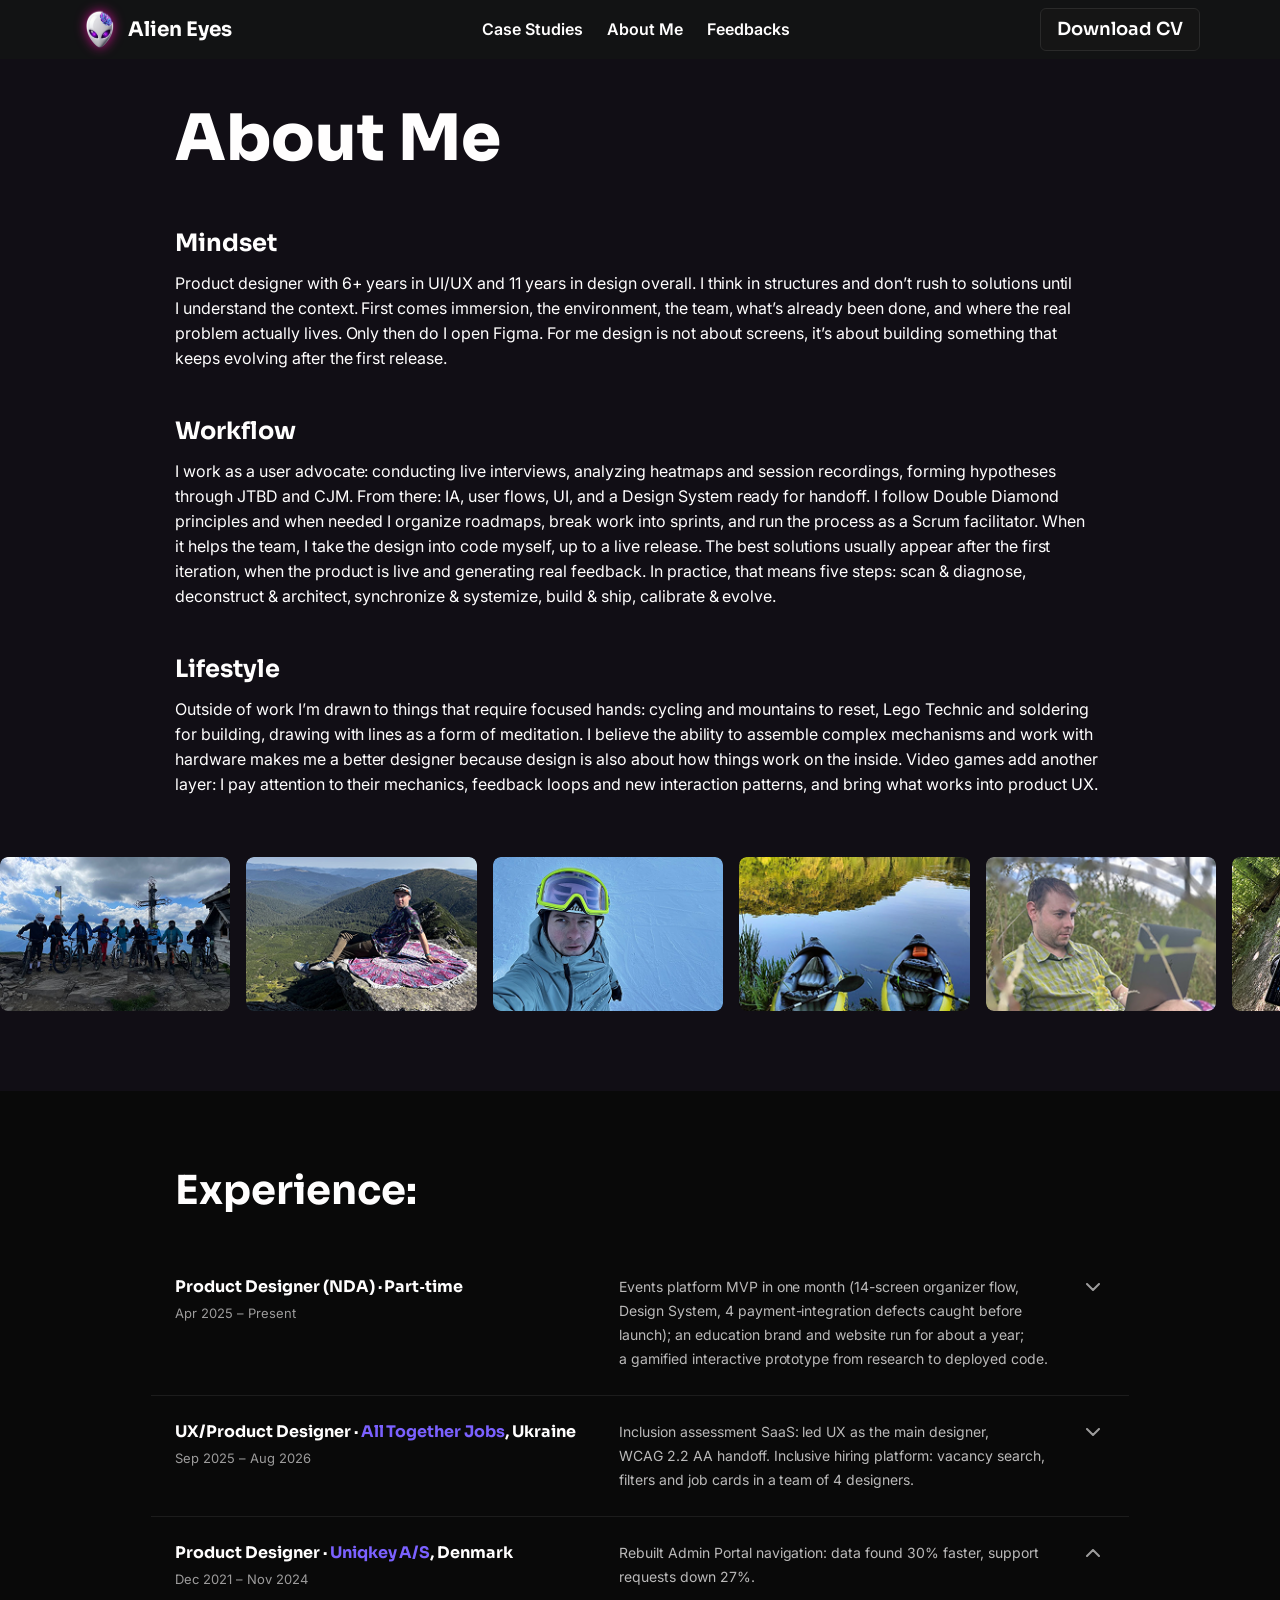
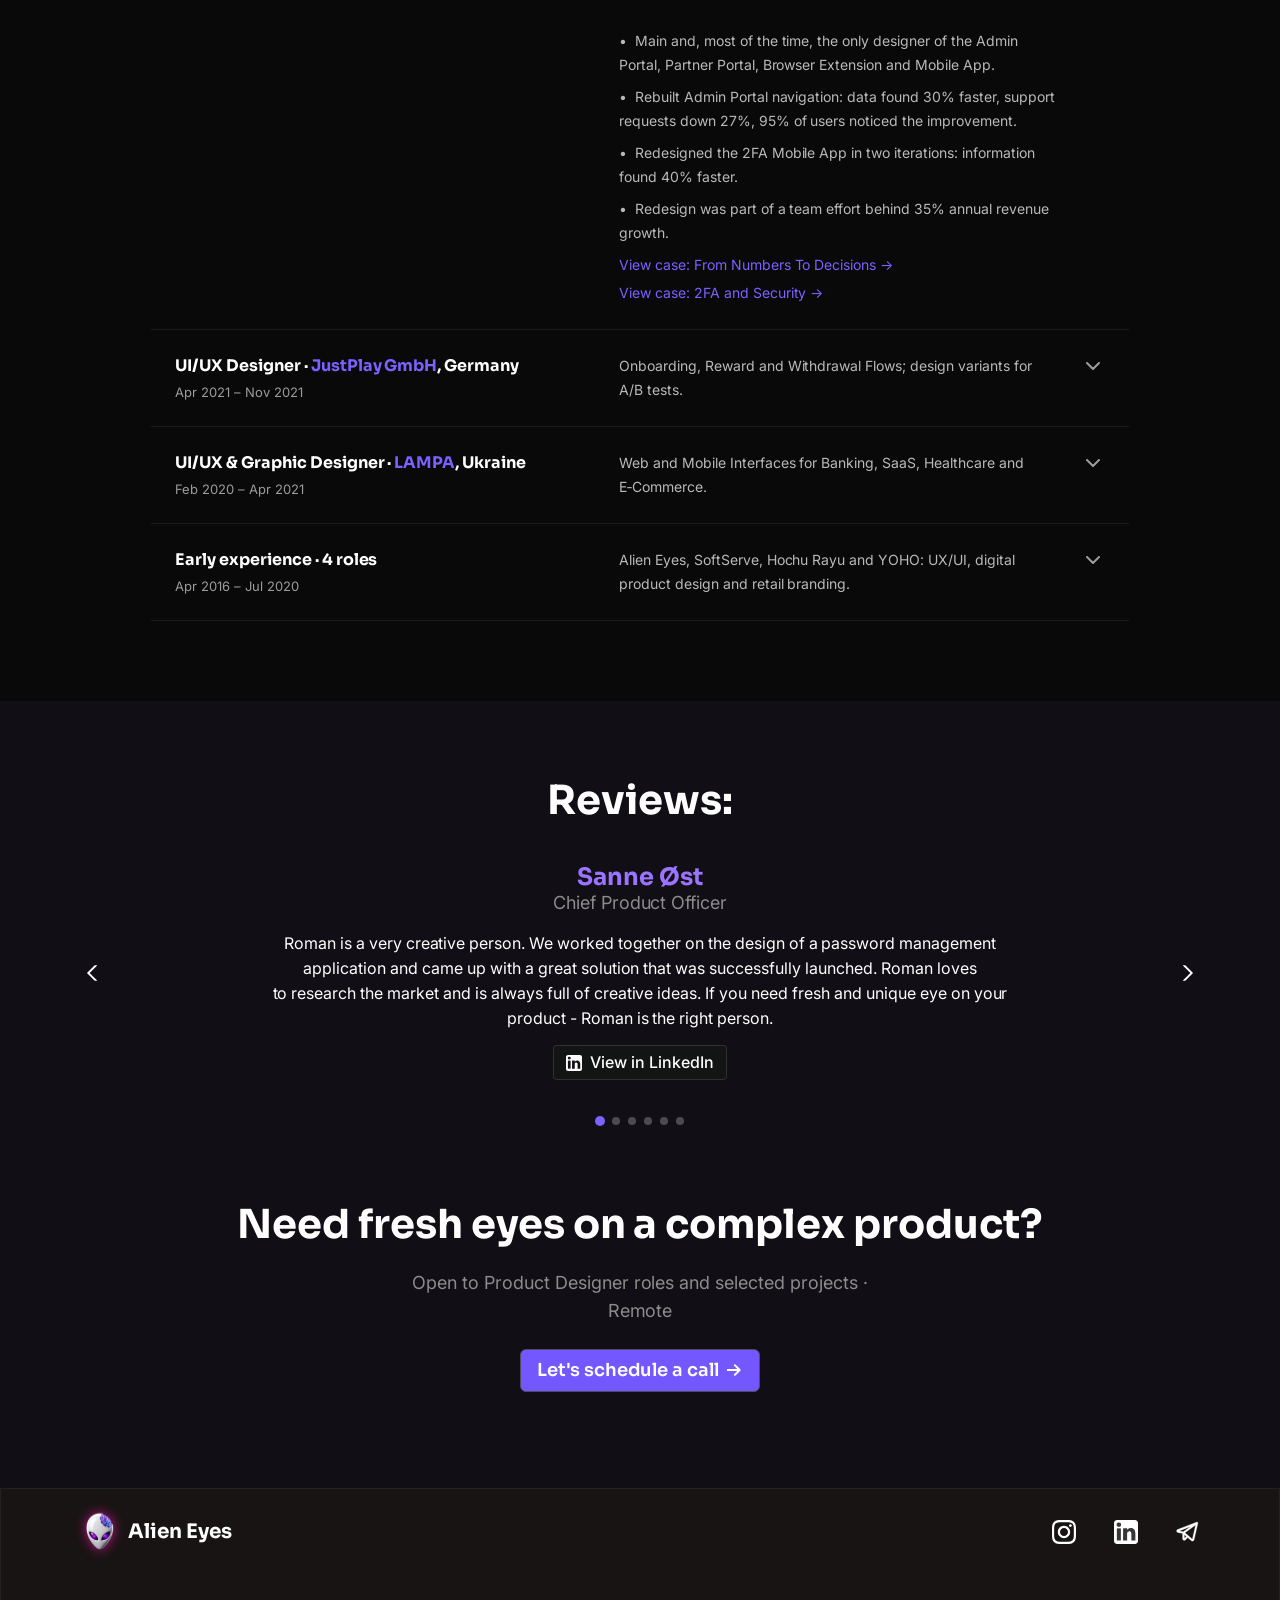
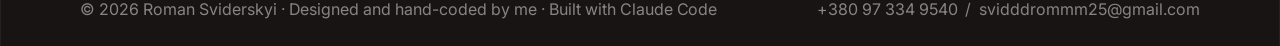
==== commit 78569760: "A3: About, Lifestyle last sentence from Figma 999:37354 Co-Authored-By: Claude Sonnet 5.5 <noreply@a" ====
--- a/about.html
+++ b/about.html
@@ -131,7 +131,7 @@
 
             <div class="about-block">
               <h2 class="h3-case-study about-block__title">Lifestyle</h2>
-              <p class="body-main about-block__text">Outside of work I&rsquo;m drawn to things that require focused hands: cycling and mountains to reset, Lego Technic and soldering for building, drawing with lines as a form of meditation. I believe the ability to assemble complex mechanisms and work with hardware makes me a better designer because design is also about how things work on the inside. I also play video games and consider it legitimate UX research.</p>
+              <p class="body-main about-block__text">Outside of work I&rsquo;m drawn to things that require focused hands: cycling and mountains to reset, Lego Technic and soldering for building, drawing with lines as a form of meditation. I believe the ability to assemble complex mechanisms and work with hardware makes me a better designer because design is also about how things work on the inside. Video games add another layer: I pay attention to their mechanics, feedback loops and new interaction patterns, and bring what works into product UX.</p>
             </div>
           </div>
         </div>
--- a/css/home.css
+++ b/css/home.css
@@ -346,6 +346,17 @@
   font-size: 14px;
   line-height: 20px;
   color: #9b86ff;
+}
+
+/* the manual line break from Figma (1165:340) applies from 1024px only */
+.hero-intro .br-desktop {
+  display: none;
+}
+
+@media (min-width: 1024px) {
+  .hero-intro .br-desktop {
+    display: inline;
+  }
 }
 
 @media (min-width: 768px) {
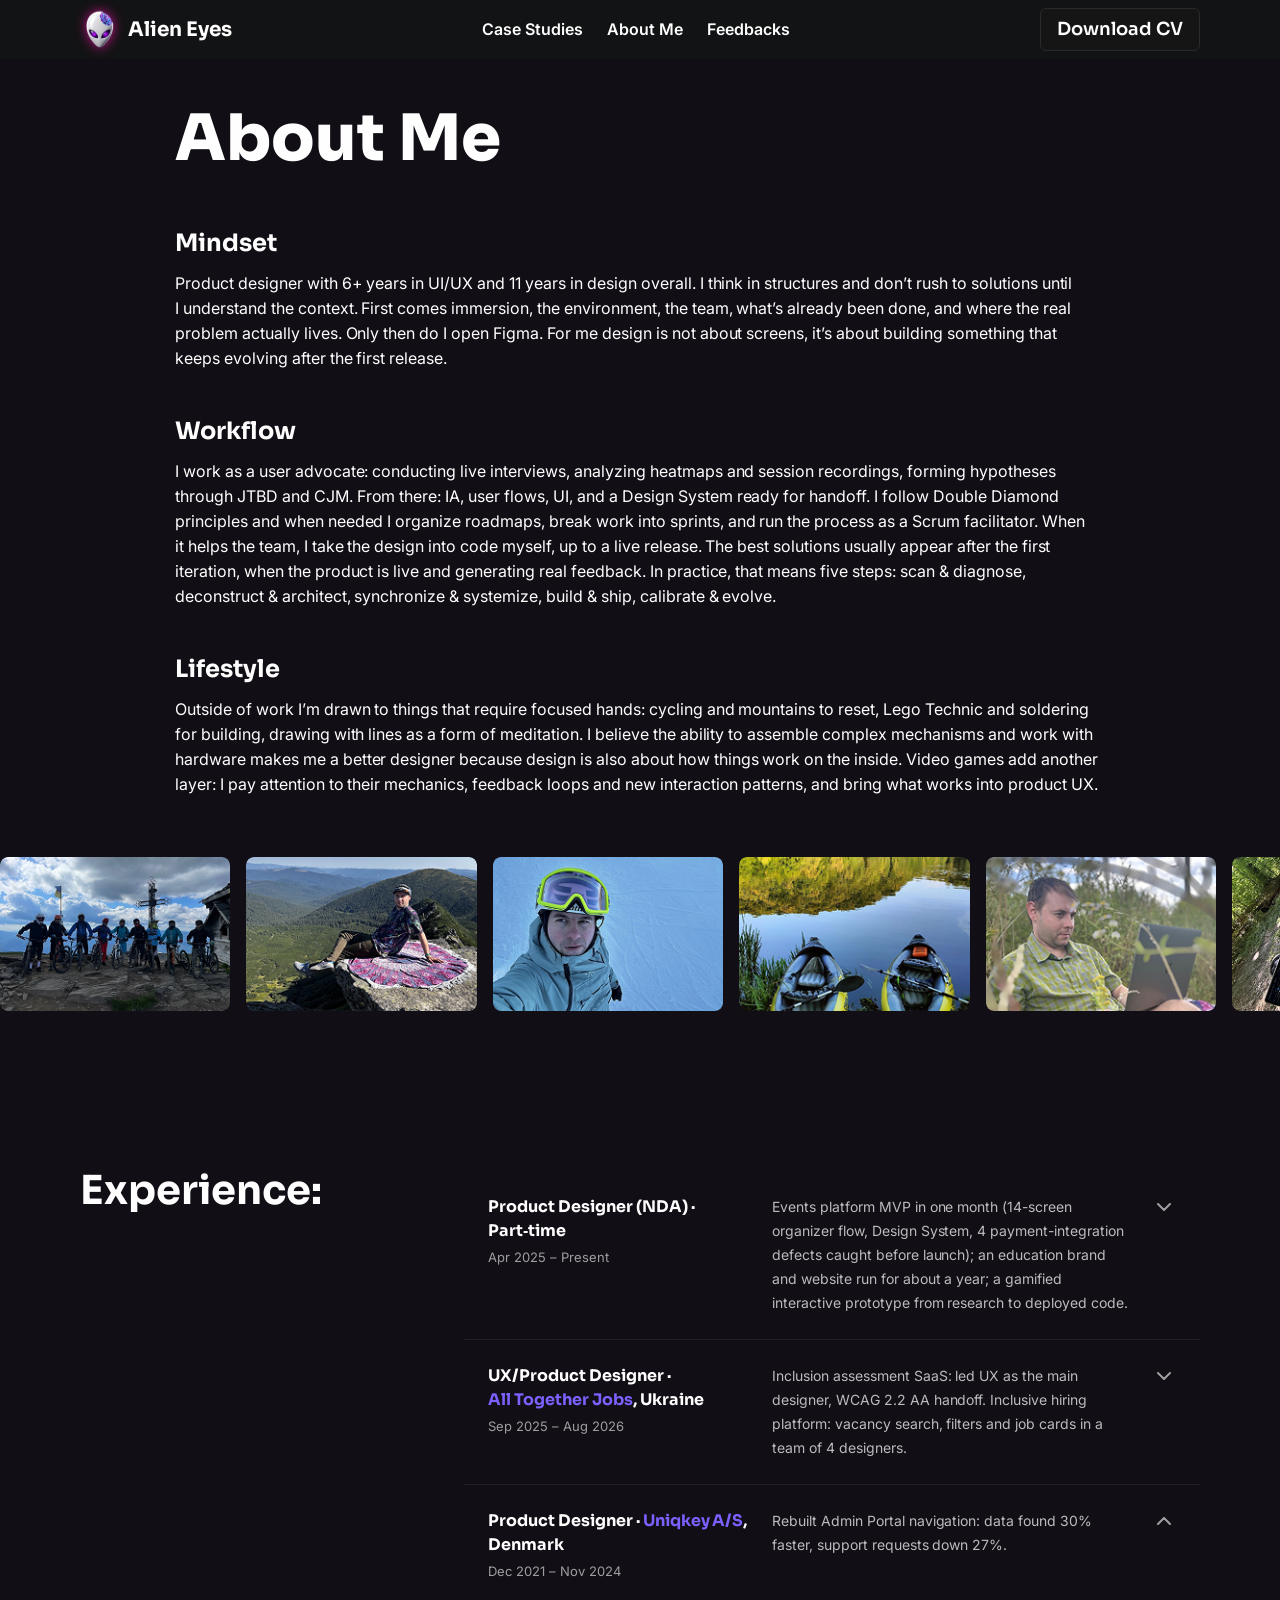
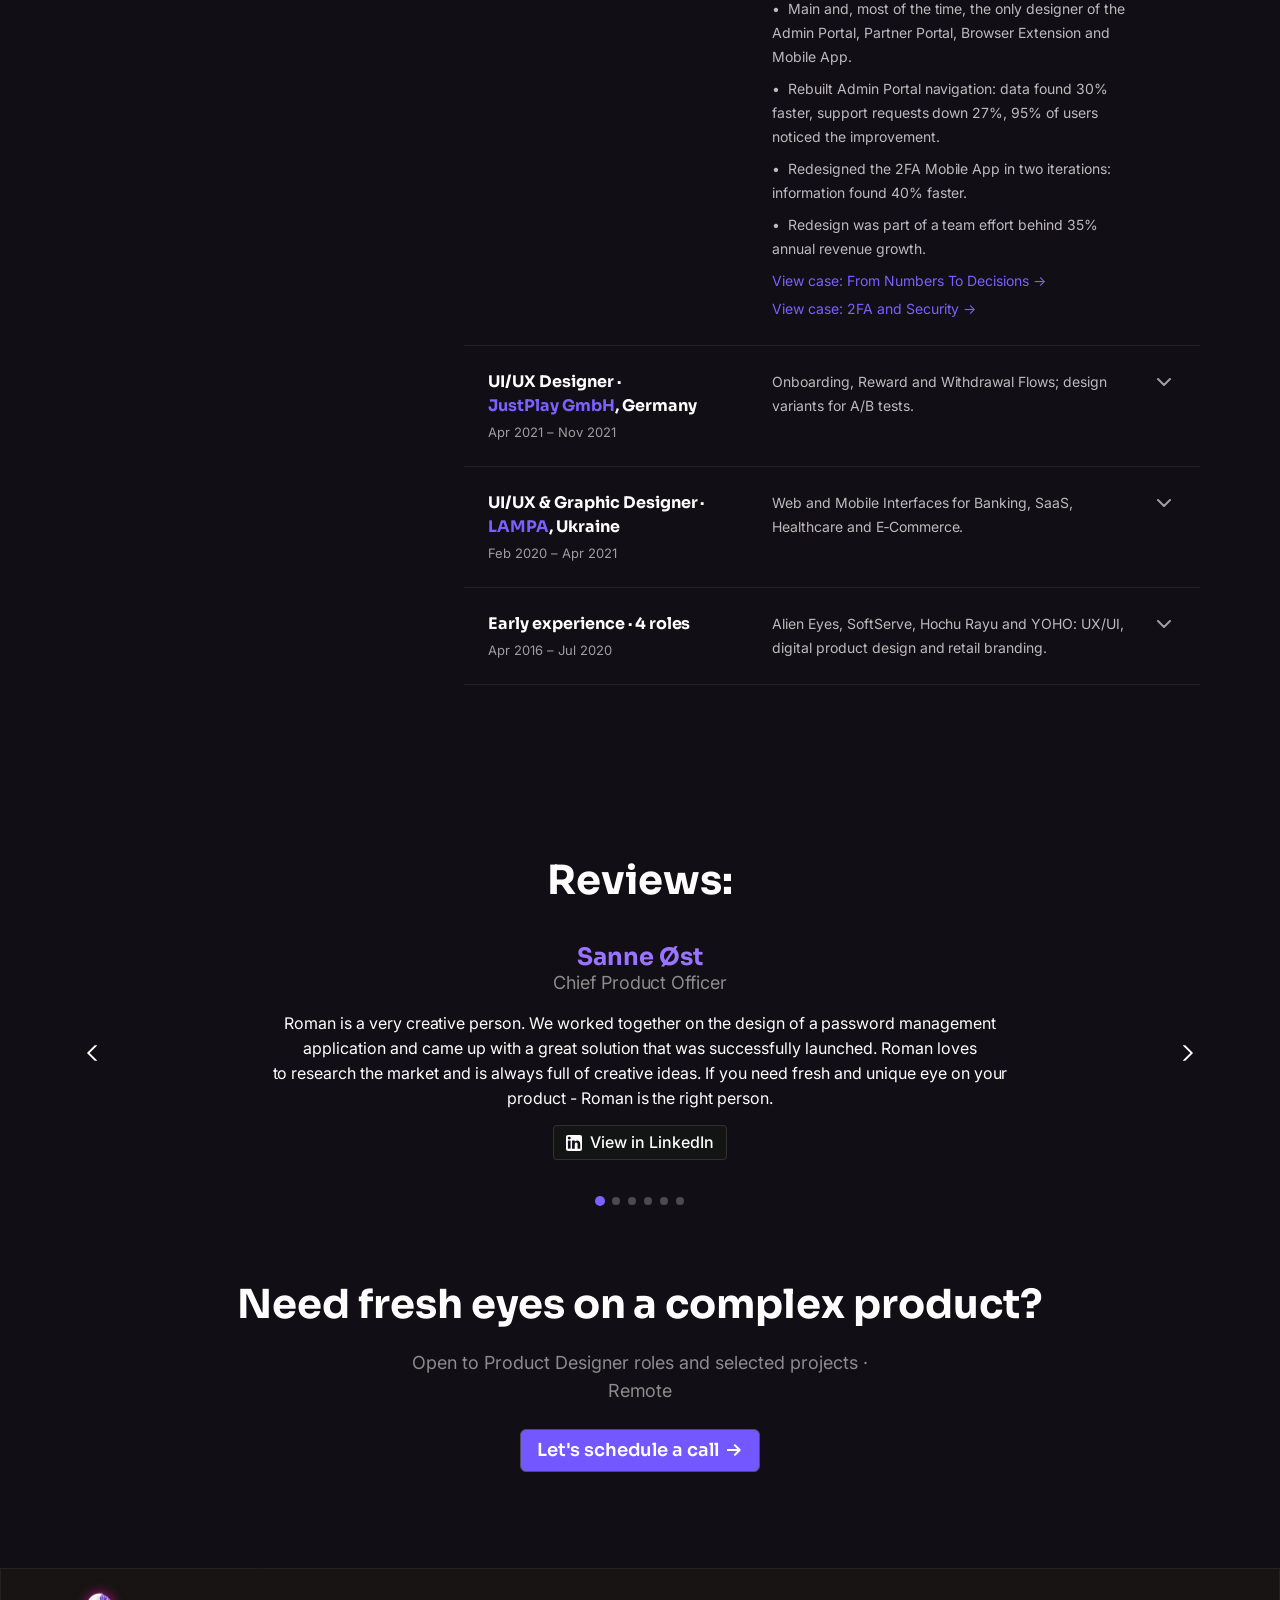
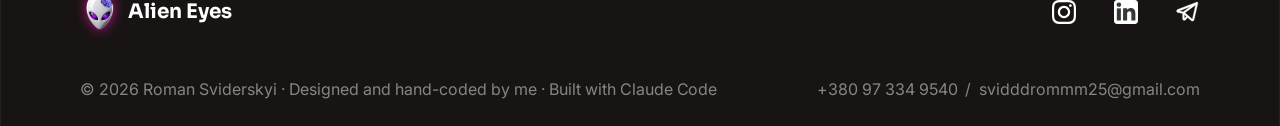
==== commit ec2991dd: "A4: Experience has one source (js/experience-section.js) for Home and About; the Home 2 layout, dots" ====
--- a/about.html
+++ b/about.html
@@ -213,149 +213,13 @@
       </section>
 
       <!-- UI: ABOUT-EXPERIENCE-01 | Experience accordion under the photos | Figma 999:37338 (frame 1101:5365); same component as Home -->
-      <section class="home-section experience-section experience-section--about" id="experience">
-        <h2 class="h2-section experience-heading home-col" data-reveal>Experience:</h2>
-        <ul class="experience-list home-col" data-reveal-group data-reveal-stagger="60" data-exp-list>
-          <li class="exp" data-exp>
-            <div class="exp__head">
-              <div class="exp__title">
-                <p class="exp__role" id="exp-independent-title">Product Designer (NDA) · Part&#8209;time</p>
-                <p class="exp__dates"><time datetime="2025-04">Apr 2025</time> – Present</p>
-              </div>
-              <button class="exp__toggle" type="button" aria-expanded="false" aria-controls="exp-independent-panel" aria-label="Show details: Product Designer (NDA), part-time"><span class="exp__chev"><svg class="exp__chev-icon" viewBox="0 0 24 24" fill="none" aria-hidden="true" focusable="false"><path d="M6 9L12 15L18 9" stroke="currentColor" stroke-width="2" stroke-linecap="round" stroke-linejoin="round"/></svg></span></button>
-              <div class="exp__body">
-                <div class="exp__fold exp__fold--summary"><div class="exp__fold-in"><p class="exp__summary">Events platform MVP in one month (14-screen organizer flow, Design System, 4 payment-integration defects caught before launch); an education brand and website run for about a year; a gamified interactive prototype from research to deployed code.</p></div></div>
-                <div class="exp__fold exp__fold--panel"><div class="exp__fold-in">
-                  <div class="exp__panel" id="exp-independent-panel" role="region" aria-labelledby="exp-independent-title">
-                    <ul class="exp__list" role="list">
-                      <li>Deliver product, web and brand design for private clients, from discovery and user flows to high-fidelity UI and handoff.</li>
-                      <li>Took an interactive game prototype from research to a Vercel deploy: Figma variables and components → React + Tailwind, CI with visual QA against Figma in three browsers.</li>
-                      <li>Use AI-assisted workflows (Claude Code, Figma MCP) under my own specs, review and quality criteria.</li>
-                    </ul>
-                    <p class="exp__note">Client details under NDA.</p>
-                  </div>
-                </div></div>
-              </div>
-            </div>
-          </li>
-          <li class="exp" data-exp>
-            <div class="exp__head">
-              <div class="exp__title">
-                <p class="exp__role" id="exp-atj-title">UX&#8288;/&#8288;Product Designer · <a class="exp__company" href="https://www.alltogether.jobs/" target="_blank" rel="noopener">All&nbsp;Together&nbsp;Jobs</a>, Ukraine</p>
-                <p class="exp__dates"><time datetime="2025-09">Sep 2025</time> – <time datetime="2026-08">Aug 2026</time></p>
-              </div>
-              <button class="exp__toggle" type="button" aria-expanded="false" aria-controls="exp-atj-panel" aria-label="Show details: UX/Product Designer at All Together Jobs"><span class="exp__chev"><svg class="exp__chev-icon" viewBox="0 0 24 24" fill="none" aria-hidden="true" focusable="false"><path d="M6 9L12 15L18 9" stroke="currentColor" stroke-width="2" stroke-linecap="round" stroke-linejoin="round"/></svg></span></button>
-              <div class="exp__body">
-                <div class="exp__fold exp__fold--summary"><div class="exp__fold-in"><p class="exp__summary">Inclusion assessment SaaS: led UX as the main designer, WCAG&nbsp;2.2&nbsp;AA handoff. Inclusive hiring platform: vacancy search, filters and job cards in a team of 4 designers.</p></div></div>
-                <div class="exp__fold exp__fold--panel"><div class="exp__fold-in">
-                  <div class="exp__panel" id="exp-atj-panel" role="region" aria-labelledby="exp-atj-title">
-                    <ul class="exp__list" role="list">
-                      <li>Designed the product foundation for an inclusive employment platform (DEI &amp; WCAG), turning an unorganized content ecosystem into a development-ready UX architecture.</li>
-                      <li>Split the product into two tracks, a full audit for Enterprise and a shorter modular version for SMB, based on a quantitative survey and 18 in-depth interviews.</li>
-                      <li>Facilitated stakeholder workshops (HMW framing, ideation, MVP prioritization).</li>
-                      <li>Delivered a full handoff: clickable prototype, interaction specs, product logic and WCAG 2.2 AA requirements.</li>
-                    </ul>
-                    <p class="exp__links">
-                      <a class="exp__case" href="case-atj">View case: Inclusive Hiring Platform <span aria-hidden="true">→</span></a>
-            <a class="exp__case" href="case-atj-2">View case: One Questionnaire, Two Audiences <span aria-hidden="true">→</span></a>
-                    </p>
-                  </div>
-                </div></div>
-              </div>
-            </div>
-          </li>
-          <li class="exp is-open" data-exp>
-            <div class="exp__head">
-              <div class="exp__title">
-                <p class="exp__role" id="exp-uniqkey-title">Product Designer · <a class="exp__company" href="https://www.uniqkey.eu/" target="_blank" rel="noopener">Uniqkey&nbsp;A&#8288;/&#8288;S</a>, Denmark</p>
-                <p class="exp__dates"><time datetime="2021-12">Dec 2021</time> – <time datetime="2024-11">Nov 2024</time></p>
-              </div>
-              <button class="exp__toggle" type="button" aria-expanded="true" aria-controls="exp-uniqkey-panel" aria-label="Show details: Product Designer at Uniqkey A/S"><span class="exp__chev"><svg class="exp__chev-icon" viewBox="0 0 24 24" fill="none" aria-hidden="true" focusable="false"><path d="M6 9L12 15L18 9" stroke="currentColor" stroke-width="2" stroke-linecap="round" stroke-linejoin="round"/></svg></span></button>
-              <div class="exp__body">
-                <div class="exp__fold exp__fold--summary"><div class="exp__fold-in"><p class="exp__summary">Rebuilt Admin Portal navigation: data found 30% faster, support requests down 27%.</p></div></div>
-                <div class="exp__fold exp__fold--panel"><div class="exp__fold-in">
-                  <div class="exp__panel" id="exp-uniqkey-panel" role="region" aria-labelledby="exp-uniqkey-title">
-                    <ul class="exp__list" role="list">
-                      <li>Main and, most of the time, the only designer of the Admin Portal, Partner Portal, Browser Extension and Mobile App.</li>
-                      <li>Rebuilt Admin Portal navigation: data found 30% faster, support requests down 27%, 95% of users noticed the improvement.</li>
-                      <li>Redesigned the 2FA Mobile App in two iterations: information found 40% faster.</li>
-                      <li>Redesign was part of a team effort behind 35% annual revenue growth.</li>
-                    </ul>
-                    <p class="exp__links">
-                      <a class="exp__case" href="case-uniqkey">View case: From Numbers To Decisions <span aria-hidden="true">→</span></a>
-            <a class="exp__case" href="case-uniqkey-2">View case: 2FA and Security <span aria-hidden="true">→</span></a>
-                    </p>
-                  </div>
-                </div></div>
-              </div>
-            </div>
-          </li>
-          <li class="exp" data-exp>
-            <div class="exp__head">
-              <div class="exp__title">
-                <p class="exp__role" id="exp-justplay-title">UI&#8288;/&#8288;UX Designer · <a class="exp__company" href="https://www.justplayengine.com/" target="_blank" rel="noopener">JustPlay&nbsp;GmbH</a>, Germany</p>
-                <p class="exp__dates"><time datetime="2021-04">Apr 2021</time> – <time datetime="2021-11">Nov 2021</time></p>
-              </div>
-              <button class="exp__toggle" type="button" aria-expanded="false" aria-controls="exp-justplay-panel" aria-label="Show details: UI/UX Designer at JustPlay GmbH"><span class="exp__chev"><svg class="exp__chev-icon" viewBox="0 0 24 24" fill="none" aria-hidden="true" focusable="false"><path d="M6 9L12 15L18 9" stroke="currentColor" stroke-width="2" stroke-linecap="round" stroke-linejoin="round"/></svg></span></button>
-              <div class="exp__body">
-                <div class="exp__fold exp__fold--summary"><div class="exp__fold-in"><p class="exp__summary">Onboarding, Reward and Withdrawal Flows; design variants for A&#8288;/&#8288;B tests.</p></div></div>
-                <div class="exp__fold exp__fold--panel"><div class="exp__fold-in">
-                  <div class="exp__panel" id="exp-justplay-panel" role="region" aria-labelledby="exp-justplay-title">
-                    <ul class="exp__list" role="list">
-                      <li>Designed core flows for a mobile gaming platform: onboarding, tutorials, transactions and withdrawals.</li>
-                      <li>Created and tested UI variations for A/B experiments that informed marketing and product decisions.</li>
-                      <li>Built reusable UI components and kept the UI kit consistent.</li>
-                    </ul>
-                  </div>
-                </div></div>
-              </div>
-            </div>
-          </li>
-          <li class="exp" data-exp>
-            <div class="exp__head">
-              <div class="exp__title">
-                <p class="exp__role" id="exp-lampa-title">UI&#8288;/&#8288;UX &amp; Graphic Designer · <a class="exp__company" href="https://lampa.dev/" target="_blank" rel="noopener">LAMPA</a>, Ukraine</p>
-                <p class="exp__dates"><time datetime="2020-02">Feb 2020</time> – <time datetime="2021-04">Apr 2021</time></p>
-              </div>
-              <button class="exp__toggle" type="button" aria-expanded="false" aria-controls="exp-lampa-panel" aria-label="Show details: UI/UX &amp; Graphic Designer at LAMPA"><span class="exp__chev"><svg class="exp__chev-icon" viewBox="0 0 24 24" fill="none" aria-hidden="true" focusable="false"><path d="M6 9L12 15L18 9" stroke="currentColor" stroke-width="2" stroke-linecap="round" stroke-linejoin="round"/></svg></span></button>
-              <div class="exp__body">
-                <div class="exp__fold exp__fold--summary"><div class="exp__fold-in"><p class="exp__summary">Web and Mobile Interfaces for Banking, SaaS, Healthcare and E&#8209;Commerce.</p></div></div>
-                <div class="exp__fold exp__fold--panel"><div class="exp__fold-in">
-                  <div class="exp__panel" id="exp-lampa-panel" role="region" aria-labelledby="exp-lampa-title">
-                    <ul class="exp__list" role="list">
-                      <li>Designed web and mobile interfaces for banking, SaaS, healthcare and e‑commerce products.</li>
-                      <li>Built information architecture and user flows from UX research and usability analysis.</li>
-                      <li>Worked with developers to keep implementation accurate and the experience consistent.</li>
-                    </ul>
-                  </div>
-                </div></div>
-              </div>
-            </div>
-          </li>
-          <li class="exp" data-exp>
-            <div class="exp__head">
-              <div class="exp__title">
-                <p class="exp__role" id="exp-earlier-title">Early experience · 4 roles</p>
-                <p class="exp__dates"><time datetime="2016-04">Apr 2016</time> – <time datetime="2020-07">Jul 2020</time></p>
-              </div>
-              <button class="exp__toggle" type="button" aria-expanded="false" aria-controls="exp-earlier-panel" aria-label="Show details: Early experience · 4 roles"><span class="exp__chev"><svg class="exp__chev-icon" viewBox="0 0 24 24" fill="none" aria-hidden="true" focusable="false"><path d="M6 9L12 15L18 9" stroke="currentColor" stroke-width="2" stroke-linecap="round" stroke-linejoin="round"/></svg></span></button>
-              <div class="exp__body">
-                <div class="exp__fold exp__fold--summary"><div class="exp__fold-in"><p class="exp__summary">Alien Eyes, SoftServe, Hochu Rayu and YOHO: UX&#8288;/&#8288;UI, digital product design and retail branding.</p></div></div>
-                <div class="exp__fold exp__fold--panel"><div class="exp__fold-in">
-                  <div class="exp__panel" id="exp-earlier-panel" role="region" aria-labelledby="exp-earlier-title">
-                    <ul class="exp__list" role="list">
-                      <li>Designer · Alien Eyes, Ukraine (Jun 2019 – Jul 2020): UX&#8288;/&#8288;UI, Branding and Digital Product Design for Upwork clients.</li>
-                      <li>Experience Design Intern · SoftServe, Ukraine (Feb 2019 – Jun 2019): Information Architecture, User Flows and Mobile UI concepts.</li>
-                      <li>Graphic Designer · Hochu Rayu, Ukraine (Jan 2017 – Feb 2019): Retail Branding.</li>
-                      <li>Junior Graphic Designer · YOHO, Poland (Apr 2016 – Oct 2016): Retail Branding.</li>
-                    </ul>
-                  </div>
-                </div></div>
-              </div>
-            </div>
-          </li>
-        </ul>
+      <section class="home-section experience-section" id="experience" data-exp-source>
+        <noscript>
+          <h2 class="h2-section experience-heading home-col">Experience:</h2>
+          <p class="body-main home-col"><a class="exp__case" href="https://drive.google.com/file/d/1dcRzMRLaueTGMyELJ3sAAG5vIocyNce9/view?usp=sharing" target="_blank" rel="noopener">Download CV</a></p>
+        </noscript>
       </section>
+      <script src="js/experience-section.js"></script>
 
       <!-- UI: HOME-REVIEWS-01 | Reviews carousel | shared component, reused unchanged -->
       <section class="home-section case-reviews-cta" id="feedbacks">
--- a/css/experience.css
+++ b/css/experience.css
@@ -292,8 +292,76 @@
   }
 }
 
-/* ---- About page: same component in the 930px text column (Figma 999:37338) ---- */
-
-.experience-section--about .home-col {
-  max-width: 930px;
-}
+/* ---- the section itself: the same on Home and About (Home 2, Figma 1134:650) ---- */
+
+.home-section.experience-section {
+  --color-purple-on-dark: #7b61ff;
+  position: relative;
+  padding-inline: max(var(--page-px), calc((100vw - 1200px) / 2));
+}
+
+.experience-section .home-col {
+  max-width: 1200px;
+}
+
+.home-section.experience-section + .home-section {
+  padding-top: 80px;
+}
+
+/* two columns from 1024px: heading left (it stays while the list moves), rows right */
+@media (min-width: 1024px) {
+  .experience-section {
+    display: grid;
+    grid-template-columns: 220px minmax(0, 1fr);
+    column-gap: 32px;
+    align-items: start;
+  }
+
+  .experience-section .experience-heading {
+    margin: 0;
+    padding: 0;
+    font-size: 32px;
+  }
+
+  .experience-section .experience-list {
+    margin: 0;
+    max-width: none;
+  }
+
+  .experience-section .exp {
+    margin-inline: 0;
+    padding-inline: 16px;
+  }
+
+  .experience-section .exp__head {
+    grid-template-columns: 220px minmax(0, 1fr) 24px;
+  }
+}
+
+/* rows are 816 wide with the text 24px inside (Figma: Title x=24, chevron x=768) */
+@media (min-width: 1200px) {
+  .experience-section {
+    grid-template-columns: 320px minmax(0, 1fr);
+    column-gap: 64px;
+  }
+
+  .experience-section .experience-heading {
+    font-size: var(--h2-size, 40px);
+  }
+
+  .experience-section .exp {
+    padding-inline: 24px;
+  }
+
+  .experience-section .exp__head {
+    grid-template-columns: 260px minmax(0, 1fr) 24px;
+  }
+}
+
+@media (min-width: 1024px) and (prefers-reduced-motion: no-preference) {
+  .experience-section .experience-heading {
+    position: sticky;
+    top: 139px; /* header 59px + the section's 80px */
+    align-self: start;
+  }
+}
--- a/css/about.css
+++ b/css/about.css
@@ -107,3 +107,22 @@
 .about-page .experience-section + .case-reviews-cta {
   padding-top: var(--space-section);
 }
+
+/* ---------- Experience: the Home 2 surface (page colour + dot grid) ---------- */
+
+/* the dots stand still like on Home: a fixed layer clipped to this section */
+.about-page .home-section.experience-section {
+  background-color: #110e15;
+  clip-path: inset(0);
+  isolation: isolate;
+}
+
+.about-page .experience-section::before {
+  content: "";
+  position: fixed;
+  inset: 0;
+  z-index: -1;
+  pointer-events: none;
+  background-image: radial-gradient(circle at 12px 12px, rgba(255, 255, 255, 0.0975) 1px, transparent 1.4px);
+  background-size: 24px 24px;
+}
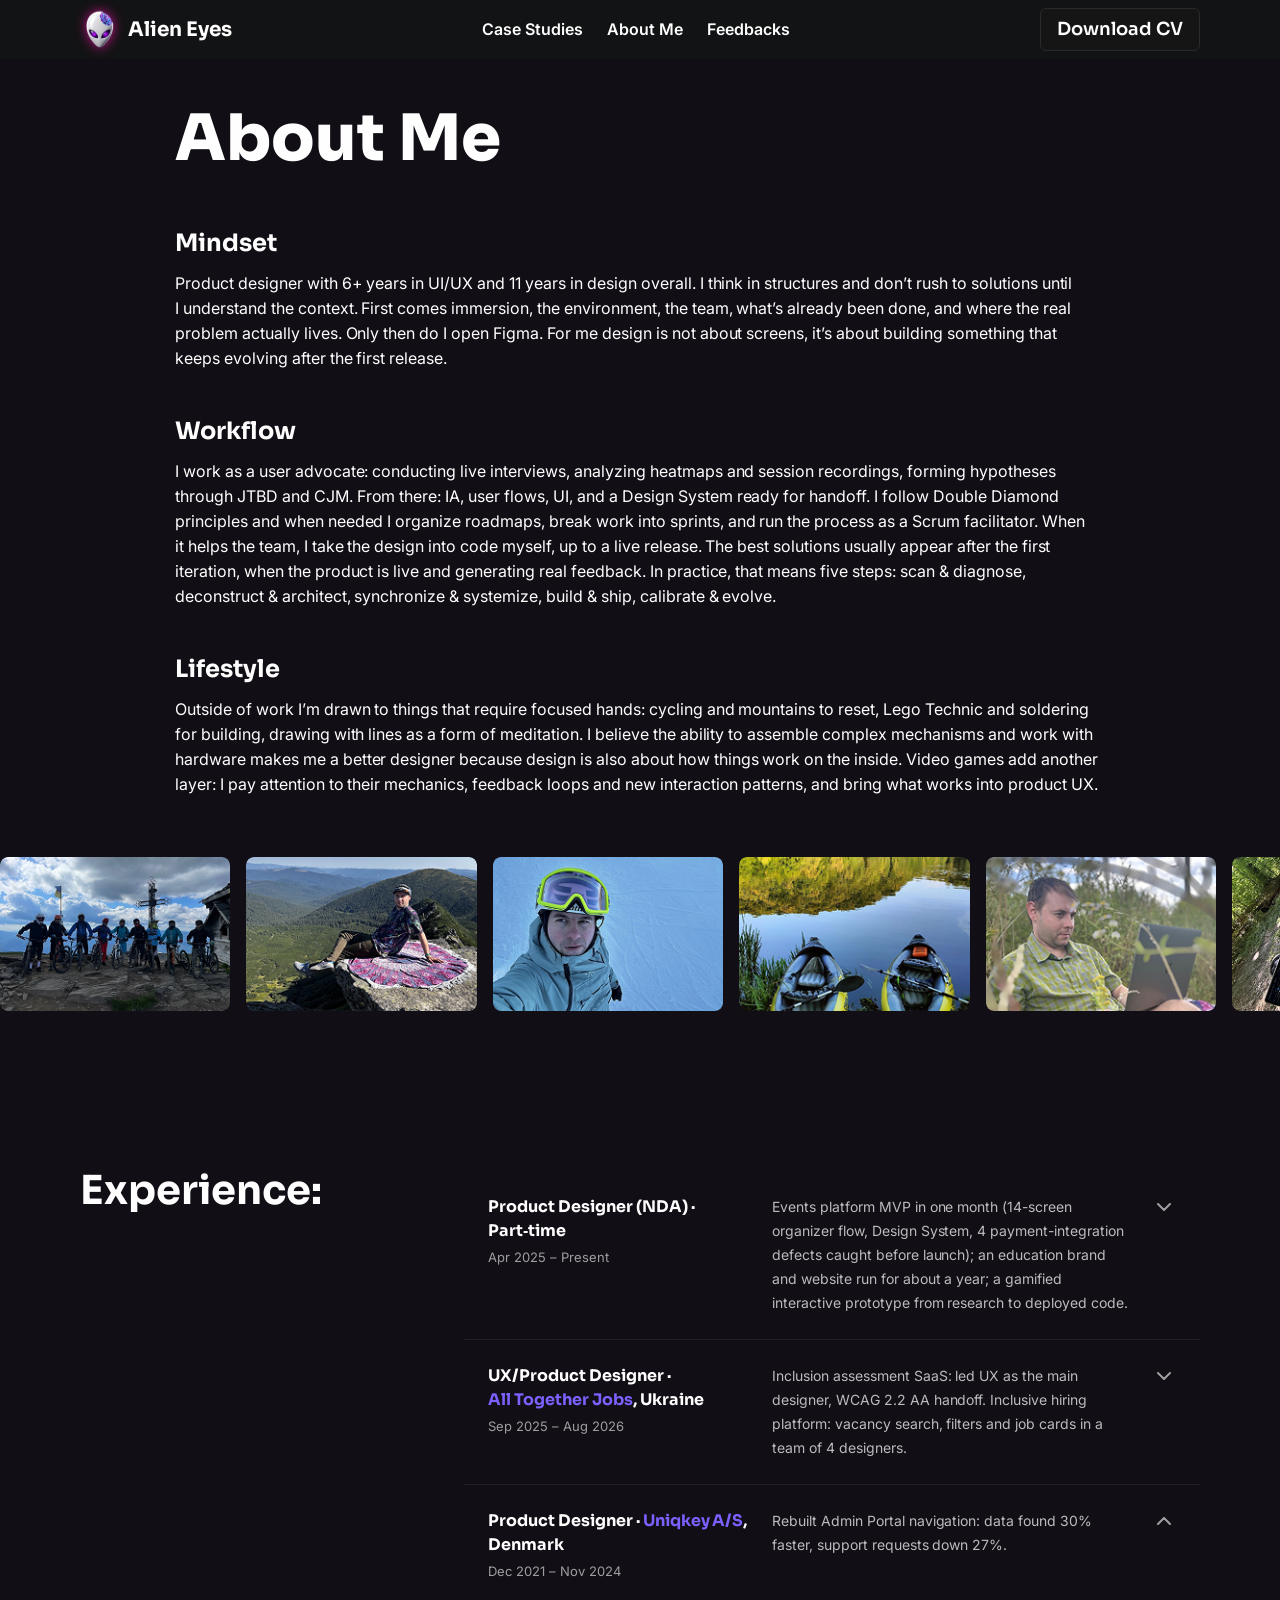
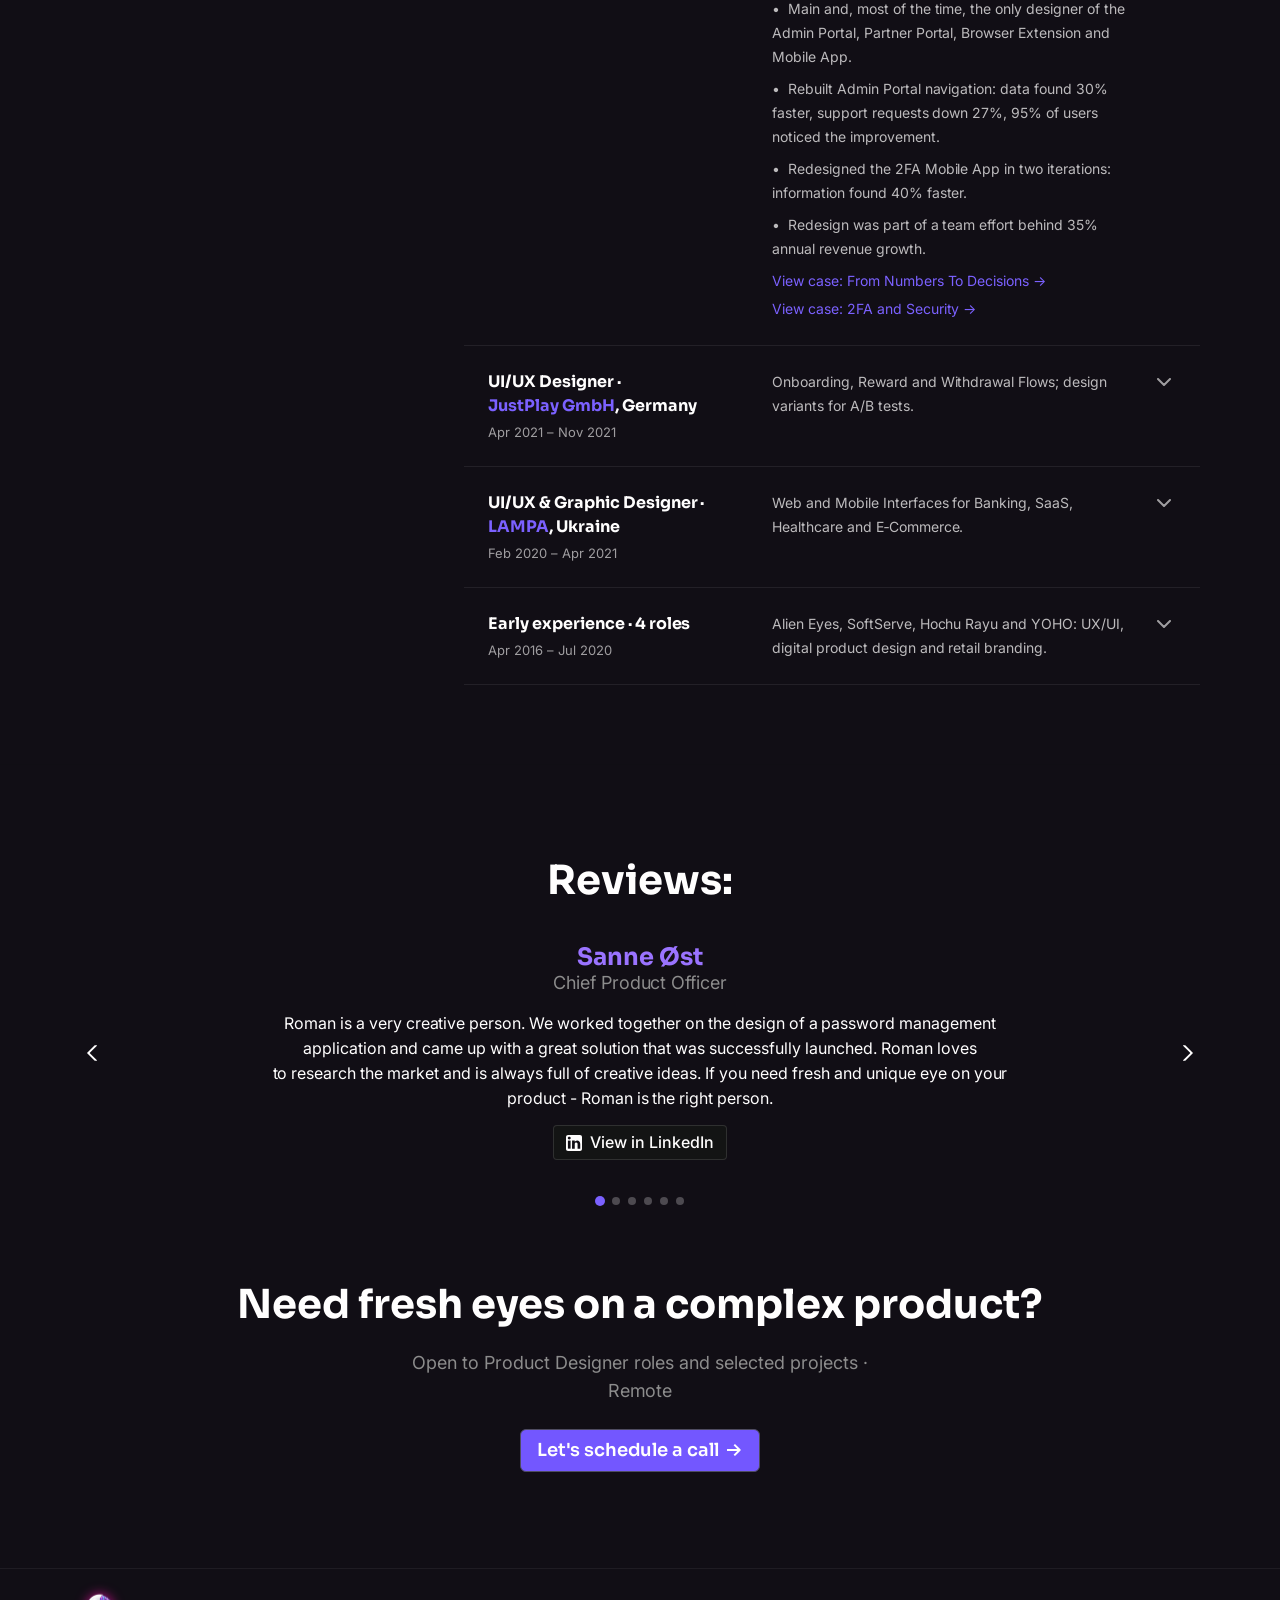
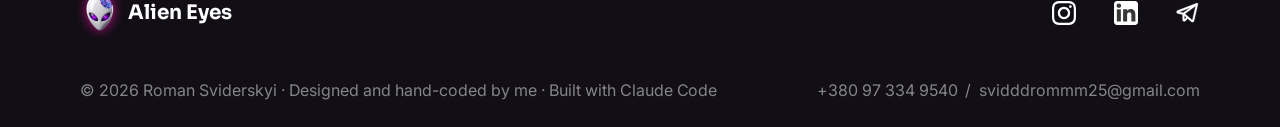
==== commit 3a0c7826: "Footer: one look on every page, as on Home (page colour, thin top line, no background graphic) Co-Au" ====
--- a/about.html
+++ b/about.html
@@ -306,12 +306,6 @@
 
     <!-- UI: GLOBAL-FOOTER-01 | Site footer | shared component, reused unchanged -->
     <footer class="site-footer">
-      <img loading="lazy"
-        class="site-footer__bg"
-        src="assets/images/footer-bg.svg"
-        alt=""
-        aria-hidden="true"
-      />
       <div class="site-footer__row site-footer__row--top">
         <a class="nav-logo" href="./">
           <span class="nav-logo__icon">
@@ -349,6 +343,7 @@
     </footer>
 
     <script src="js/nav.js"></script>
+    <script src="js/card-motion.js"></script>
     <script src="js/reviews.js"></script>
     <script src="js/reveal.js"></script>
     <script src="js/experience-accordion.js"></script>
--- a/css/nav.css
+++ b/css/nav.css
@@ -437,8 +437,76 @@
   transition: background-color 0.15s ease;
 }
 
-.nav-popup-case:hover {
-  background-color: rgba(255, 255, 255, 0.06);
+/*
+  Hover and keyboard focus: the item is tinted with the accent (#7B61FF). The tint is its own
+  layer, so only opacity animates. 20% plus the brighter description keep the text at
+  4.5:1 or better even over a light page behind the popup and with the glow under the item.
+*/
+.nav-popup-case {
+  position: relative;
+  isolation: isolate;
+}
+
+.nav-popup-case::before {
+  content: "";
+  position: absolute;
+  inset: 0;
+  z-index: -1;
+  border-radius: inherit;
+  background: rgba(123, 97, 255, 0.2);
+  opacity: 0;
+  transition: opacity 0.15s ease-out;
+}
+
+.nav-popup-case:hover::before,
+.nav-popup-case:focus-visible::before {
+  opacity: 1;
+}
+
+.nav-popup-case:focus-visible {
+  outline: 2px solid var(--color-white);
+  outline-offset: -2px;
+}
+
+.nav-popup-case:hover .nav-popup-case__desc,
+.nav-popup-case:focus-visible .nav-popup-case__desc {
+  color: rgba(255, 254, 254, 0.94);
+}
+
+/*
+  Cursor glow inside the Case Studies popup: the colours of the Home Glow sphere, a bit
+  weaker (35% / 20%) so the text stays readable; clipped by the panel. Mouse only
+  (js/card-motion.js creates and moves it), no tilt.
+*/
+.nav-popup--cases {
+  isolation: isolate;
+}
+
+.nav-popup--cases > .hm-sphere--follow {
+  position: absolute;
+  left: calc(50% - 260px);
+  top: calc(50% - 260px);
+  z-index: -1;
+  width: 520px;
+  height: 520px;
+  border-radius: 50%;
+  pointer-events: none;
+  background: radial-gradient(circle closest-side, rgba(180, 156, 255, 0.35) 0%, rgba(123, 97, 255, 0.2) 45%, rgba(123, 97, 255, 0) 100%);
+  -webkit-filter: blur(30px);
+  filter: blur(30px);
+  opacity: 0;
+  transition: opacity 0.4s ease-out;
+  will-change: transform;
+}
+
+.nav-popup--cases.is-hovered > .hm-sphere--follow {
+  opacity: 1;
+}
+
+@media (prefers-reduced-motion: reduce) {
+  .nav-popup--cases > .hm-sphere--follow {
+    display: none;
+  }
 }
 
 /*
--- a/css/footer.css
+++ b/css/footer.css
@@ -8,32 +8,18 @@
   1280px-wide frame; reimplemented here as a responsive flex layout
   that preserves the same visual arrangement (logo+social row, then
   copyright+contact row) at the same 80px page margin used elsewhere.
+
+  One look on every page, the Home 2 one (Roman, 2026-11-26): page colour
+  #110e15 and a thin top line, no background graphic. Don't restyle it per page.
 */
 
 /* UI: GLOBAL-FOOTER-01 | Site footer | inspect/adjust */
 .site-footer {
   position: relative;
   overflow: hidden;
-  background-color: var(--color-deep-text);
+  background-color: #110e15;
+  border-top: 1px solid rgba(255, 255, 255, 0.06);
   padding: 24px 80px;
-}
-
-/*
-  Fixed 2026-08-25: was fixed at 1280px and centered, so it never
-  reached the screen edges below 1280px viewports (clipped by
-  .site-footer's overflow:hidden) and left empty space beyond 1280px
-  on wider screens. The source SVG is preserveAspectRatio="none" (a
-  plain stroked rectangle), so stretching it to 100% width is safe —
-  no distortion risk the way a photo would have.
-*/
-.site-footer__bg {
-  position: absolute;
-  top: 0;
-  left: 0;
-  width: 100%;
-  height: 256px;
-  z-index: 0;
-  pointer-events: none;
 }
 
 .site-footer__row {
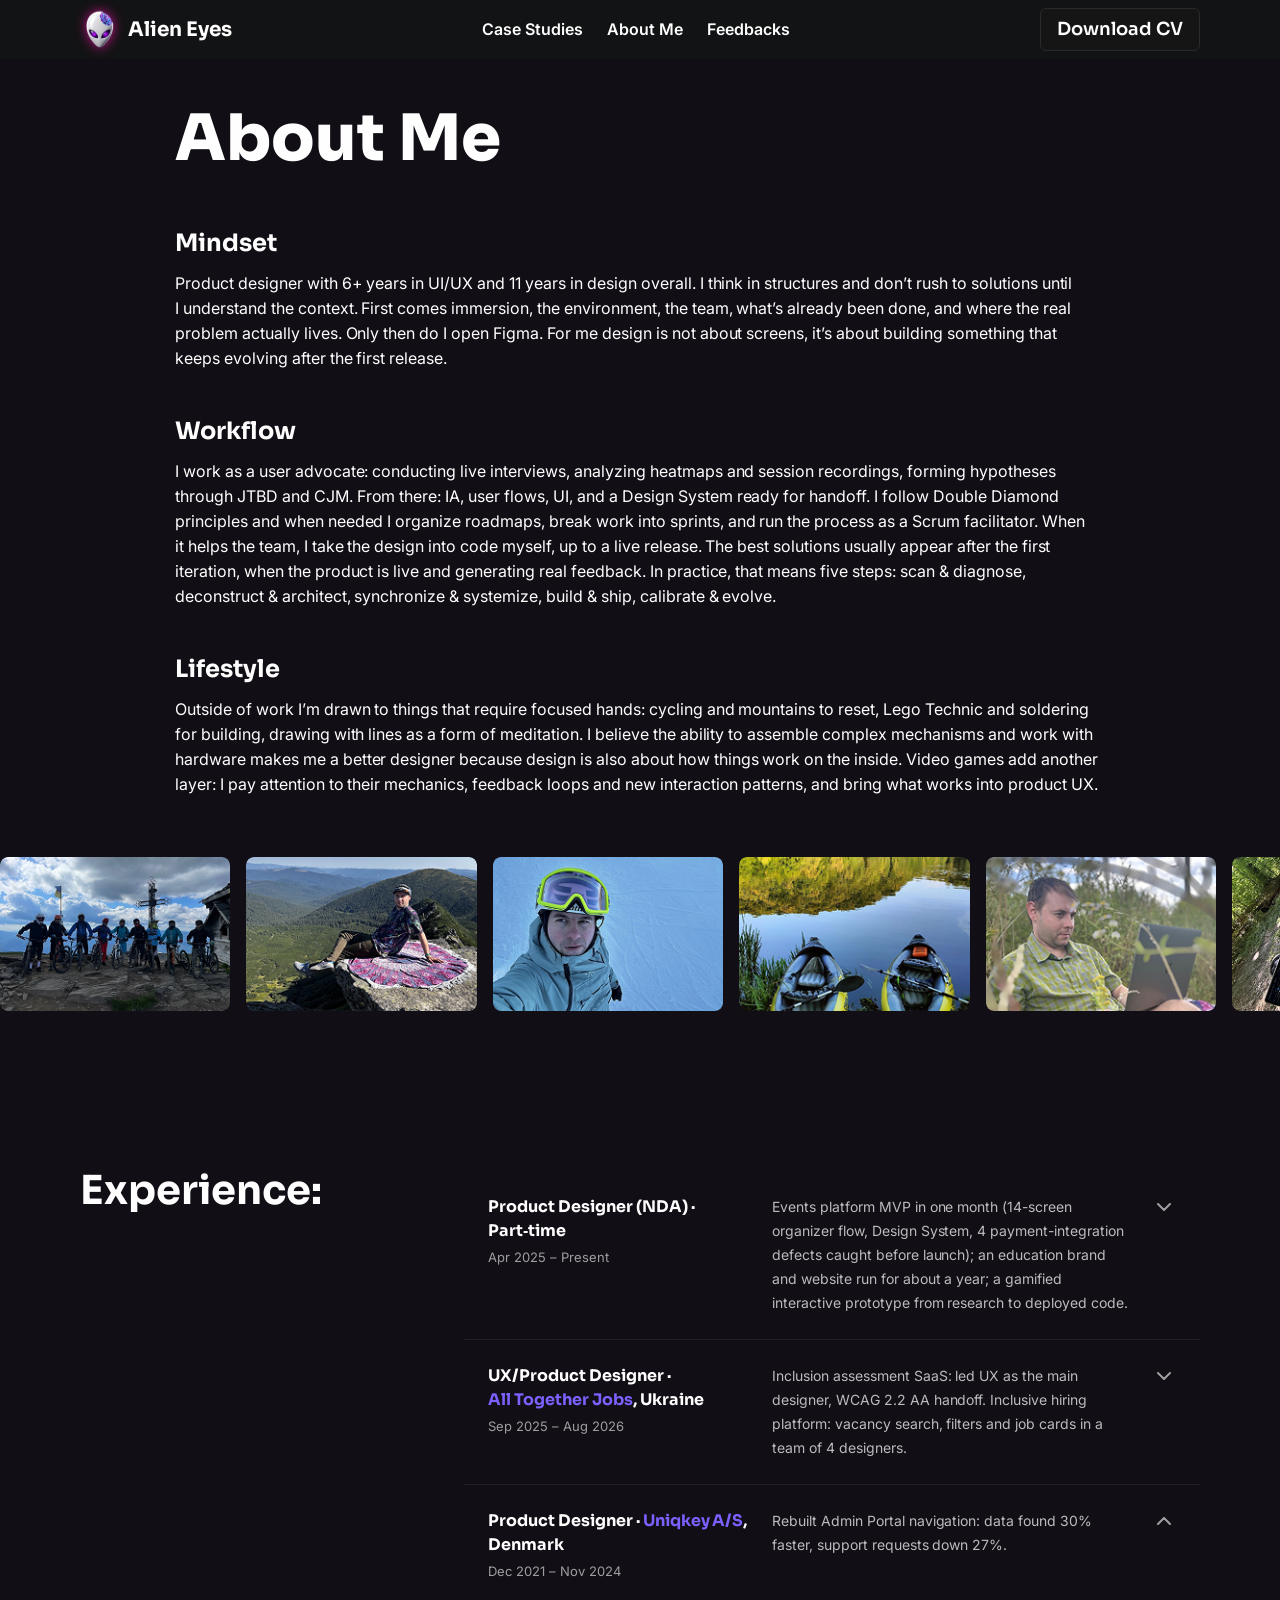
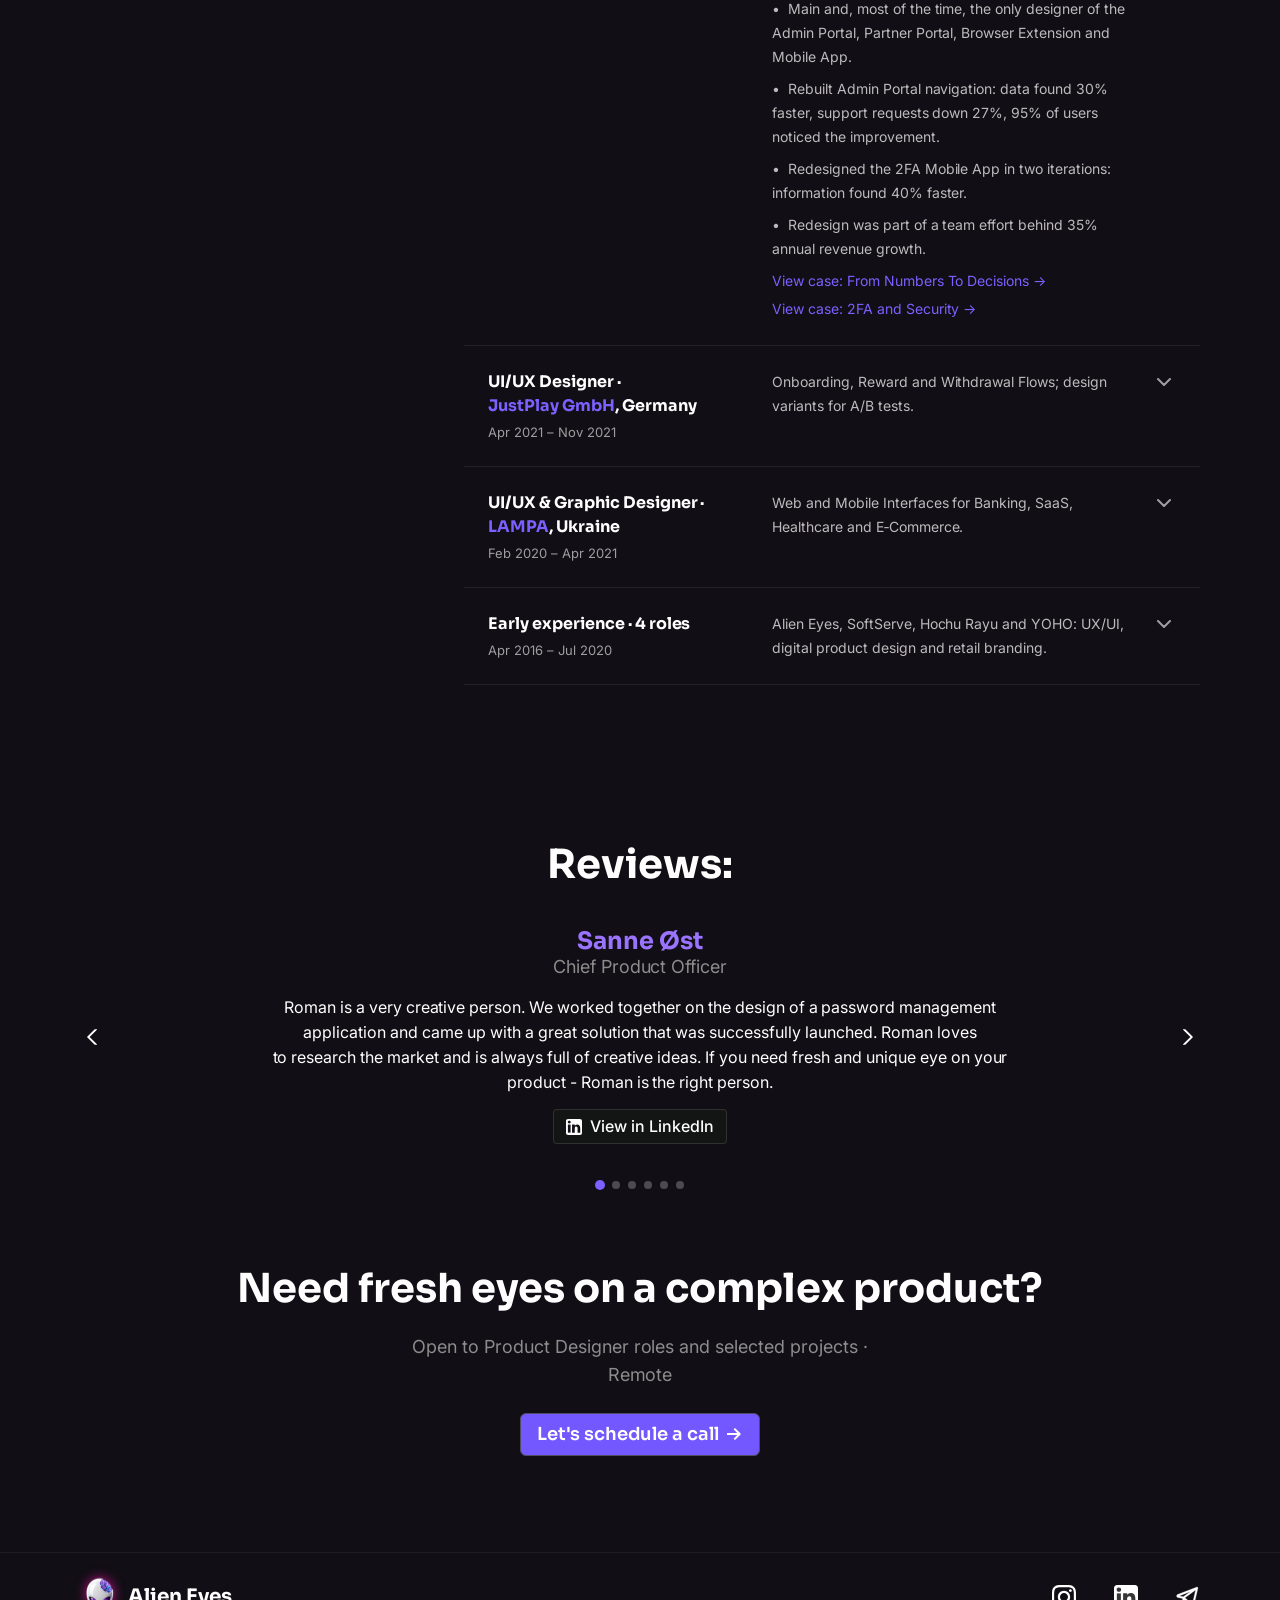
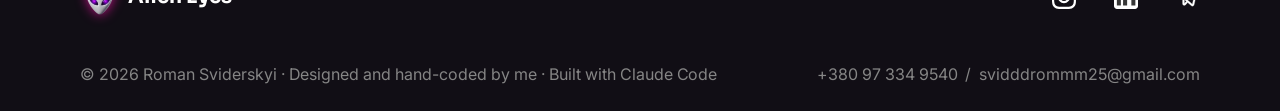
==== commit 6382083a: "Share preview: the current hero headline in the Home meta descriptions and a new share image Co-Auth" ====
--- a/about.html
+++ b/about.html
@@ -31,13 +31,13 @@
     <meta property="og:site_name" content="Alien Eyes" />
     <meta property="og:title" content="About Me — Roman Sviderskyi, Product Designer" />
     <meta property="og:description" content="Mindset, workflow, and the life outside the screen that shapes how Roman designs." />
-    <meta property="og:image" content="https://alieneyes.ink/assets/home/og-image.jpg" />
+    <meta property="og:image" content="https://alieneyes.ink/assets/home/og-image-v2.jpg" />
     <meta property="og:locale" content="en_US" />
 
     <meta name="twitter:card" content="summary_large_image" />
     <meta name="twitter:title" content="About Me — Roman Sviderskyi, Product Designer" />
     <meta name="twitter:description" content="Mindset, workflow, and the life outside the screen that shapes how Roman designs." />
-    <meta name="twitter:image" content="https://alieneyes.ink/assets/home/og-image.jpg" />
+    <meta name="twitter:image" content="https://alieneyes.ink/assets/home/og-image-v2.jpg" />
 
     <link rel="preconnect" href="https://fonts.googleapis.com" />
     <link rel="preconnect" href="https://fonts.gstatic.com" crossorigin />
--- a/css/nav.css
+++ b/css/nav.css
@@ -474,15 +474,17 @@
 }
 
 /*
-  Cursor glow inside the Case Studies popup: the colours of the Home Glow sphere, a bit
+  Cursor glow inside the Case Studies and Feedbacks popups: the colours of the Home Glow sphere, a bit
   weaker (35% / 20%) so the text stays readable; clipped by the panel. Mouse only
   (js/card-motion.js creates and moves it), no tilt.
 */
-.nav-popup--cases {
+.nav-popup--cases,
+.nav-popup--feedbacks {
   isolation: isolate;
 }
 
-.nav-popup--cases > .hm-sphere--follow {
+.nav-popup--cases > .hm-sphere--follow,
+.nav-popup--feedbacks > .hm-sphere--follow {
   position: absolute;
   left: calc(50% - 260px);
   top: calc(50% - 260px);
@@ -499,12 +501,14 @@
   will-change: transform;
 }
 
-.nav-popup--cases.is-hovered > .hm-sphere--follow {
+.nav-popup--cases.is-hovered > .hm-sphere--follow,
+.nav-popup--feedbacks.is-hovered > .hm-sphere--follow {
   opacity: 1;
 }
 
 @media (prefers-reduced-motion: reduce) {
-  .nav-popup--cases > .hm-sphere--follow {
+  .nav-popup--cases > .hm-sphere--follow,
+  .nav-popup--feedbacks > .hm-sphere--follow {
     display: none;
   }
 }
@@ -572,6 +576,15 @@
   max-width: 900px;
 }
 
+/* under the cursor glow the name and the role need lighter colours to stay readable */
+.nav-popup__feedback .review-slide__name {
+  color: #b49cff;
+}
+
+.nav-popup__feedback .review-slide__role {
+  color: #bdbdbd;
+}
+
 /* ---------- Contact popup ---------- */
 /* Added 2026-09-15 — "Contact Me" now offers a real choice of channel
    (js/nav.js openContactPopup) instead of silently just being a
--- a/css/footer.css
+++ b/css/footer.css
@@ -93,3 +93,9 @@
     padding: 24px;
   }
 }
+
+/* the whole bottom of a case page (reviews, next case, call to action) sits on the same
+   surface as on Home, so that block and the footer read as one, as there (Roman, 2026-11-26) */
+main .home-section.case-reviews-cta {
+  background-color: #110e15;
+}
--- a/css/home.css
+++ b/css/home.css
@@ -1458,27 +1458,6 @@
   }
 }
 
-/*
-  Smooth sliding, opt-in only (see js/reviews.js autoScrollEnabled) —
-  the shared carousel markup/behavior stays instant-swap everywhere else.
-*/
-.reviews-carousel[data-auto-scroll] .review-slide,
-.reviews-carousel[data-case-reviews] .review-slide {
-  transition: opacity 0.4s ease, transform 0.4s ease;
-}
-
-.reviews-carousel[data-auto-scroll] .review-slide.is-transitioning,
-.reviews-carousel[data-case-reviews] .review-slide.is-transitioning {
-  opacity: 0;
-  transform: translateX(-16px);
-}
-
-@media (prefers-reduced-motion: reduce) {
-  .reviews-carousel[data-case-reviews] .review-slide {
-    transition: none;
-  }
-}
-
 .review-slide__link {
   display: inline-flex;
   align-items: center;
--- a/css/reveal.css
+++ b/css/reveal.css
@@ -36,3 +36,14 @@
     transition: none;
   }
 }
+
+/* title and rows waiting for their entrance (js/title-enter.js); no CSS transition while
+   waiting or entering, or it would override the entrance */
+.he-wait {
+  opacity: 0 !important;
+}
+
+.he-wait,
+.he-enter {
+  transition: none !important;
+}
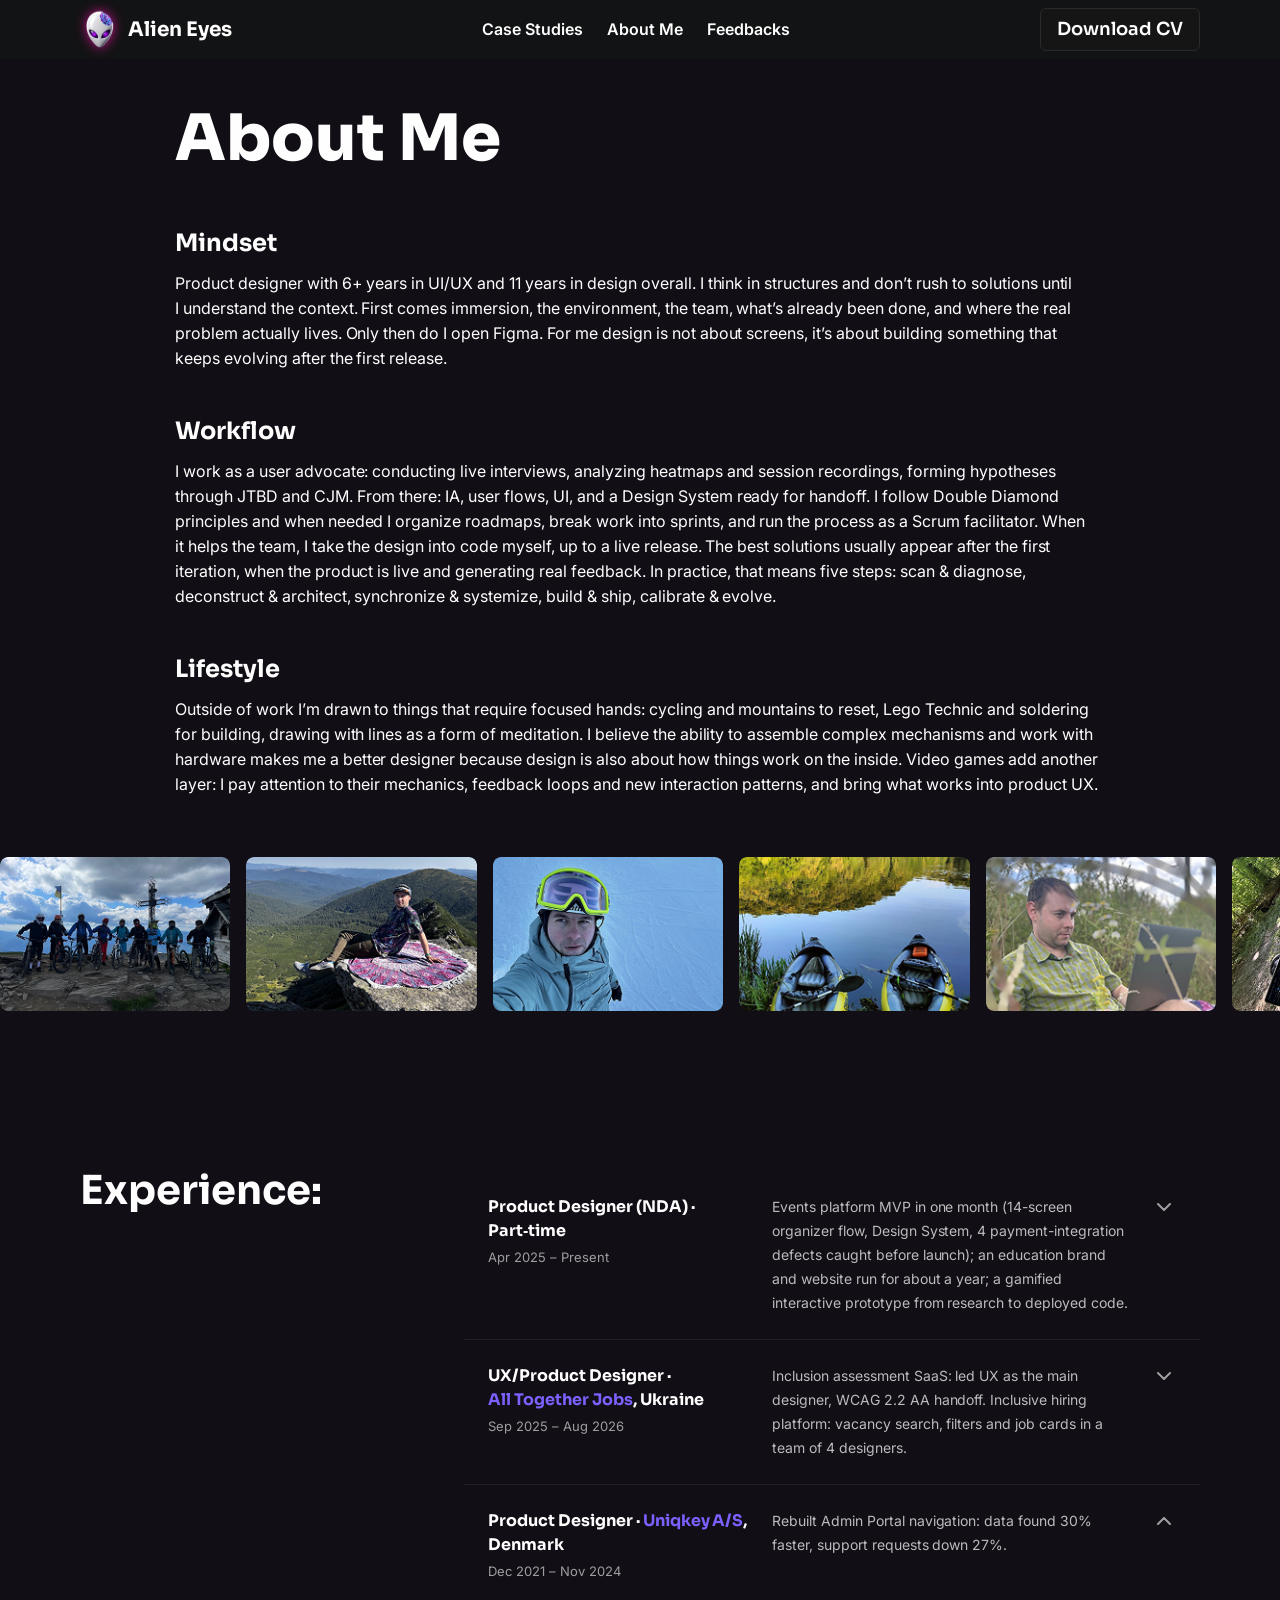
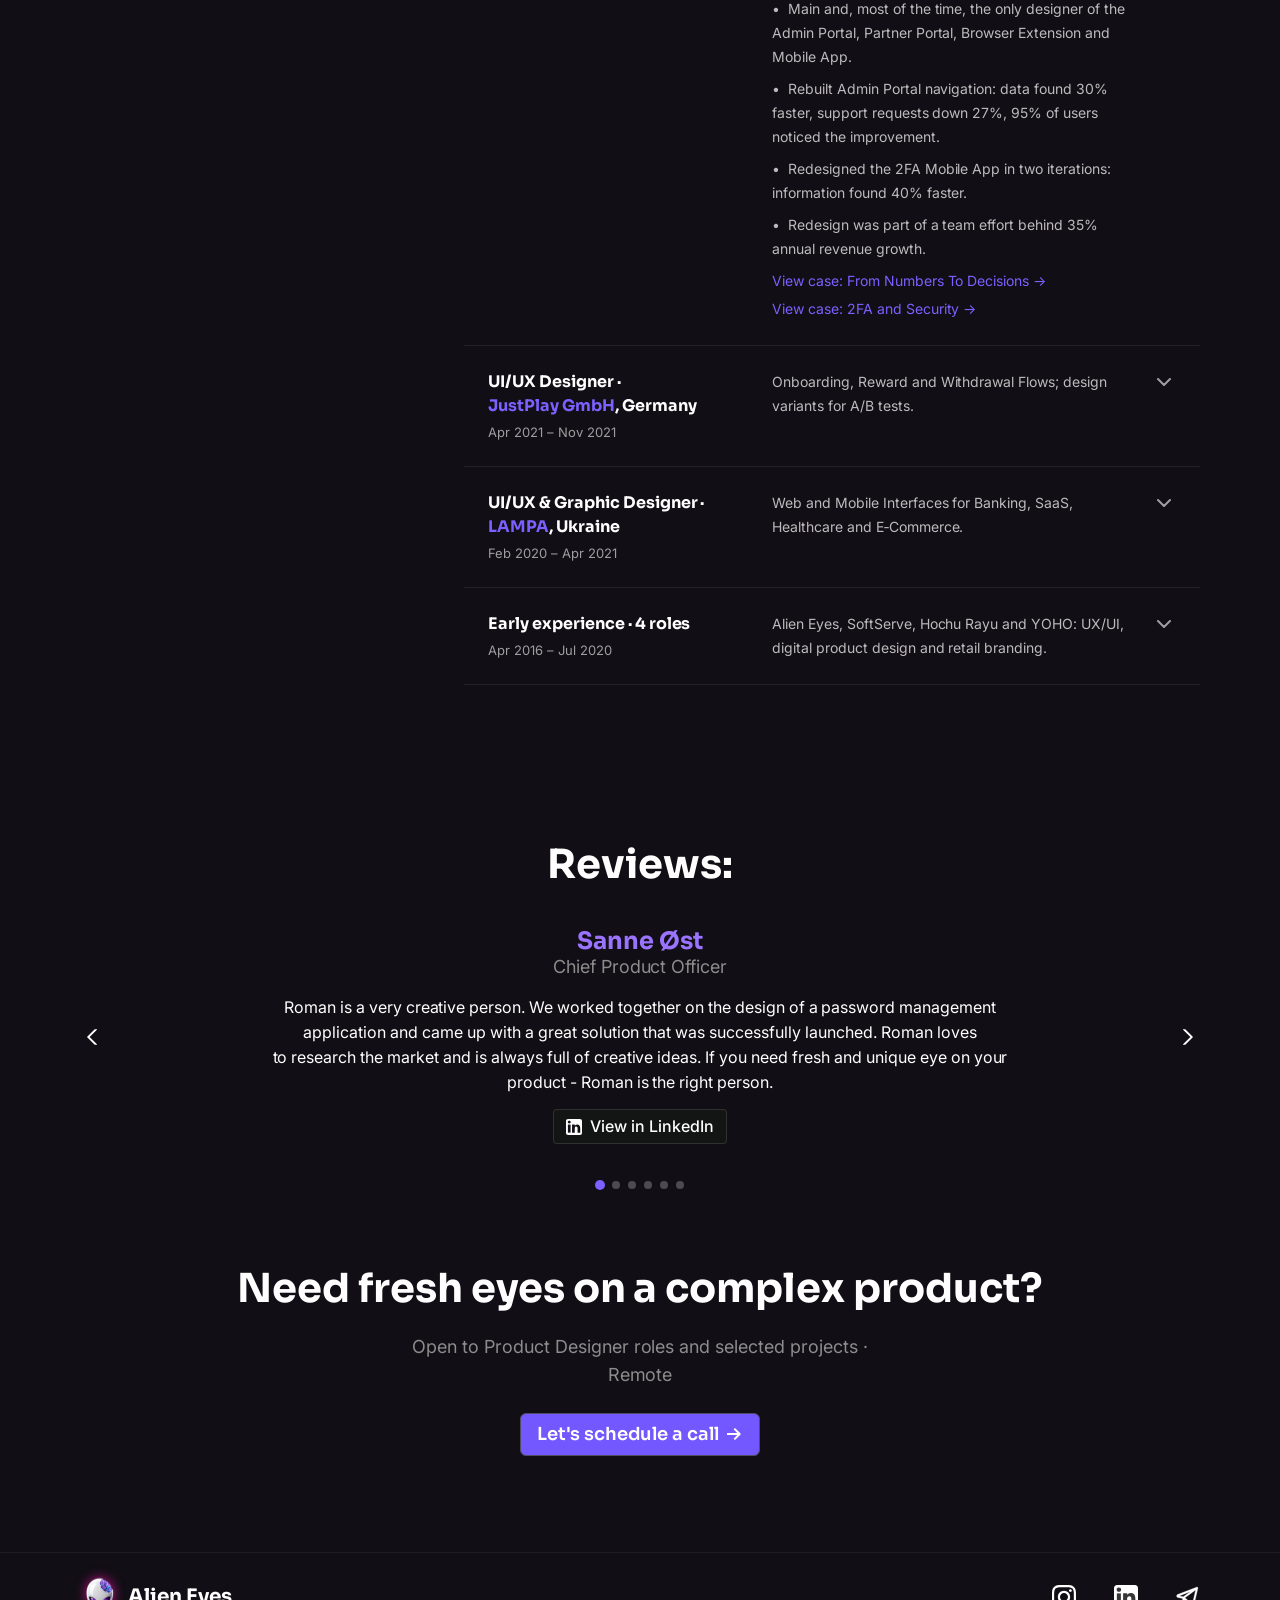
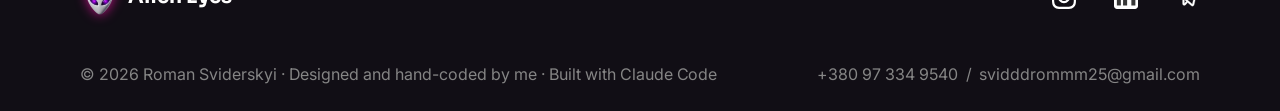
==== commit 51495983: "Mobile audit, part 1: Home, header, footer, case-page rules, Uniqkey cases 01 and 02 Below 1024px on" ====
--- a/about.html
+++ b/about.html
@@ -55,6 +55,7 @@
     <link rel="stylesheet" href="css/experience.css" />
     <link rel="stylesheet" href="css/reveal.css" />
     <link rel="stylesheet" href="css/about.css" />
+    <link rel="stylesheet" href="css/mobile.css" />
     <!-- Microsoft Clarity analytics -->
     <script type="text/javascript">
       (function(c,l,a,r,i,t,y){
@@ -96,7 +97,7 @@
           <a class="nav-links__link" href="./#feedbacks">Feedbacks</a>
         </div>
 
-        <a class="nav-cta" href="https://drive.google.com/file/d/1dcRzMRLaueTGMyELJ3sAAG5vIocyNce9/view?usp=sharing" target="_blank" rel="noopener">Download CV</a>
+        <a class="nav-cta" href="https://drive.google.com/file/d/1uxq4yHa0sPYmIgp1zuLN3ROoY8mF3kdx/view?usp=sharing" target="_blank" rel="noopener">Download CV</a>
         <a class="nav-cta nav-cta--contact" href="https://www.linkedin.com/in/romsvid/" target="_blank" rel="noopener" data-popup="contact">Contact Me</a>
       </div>
 
@@ -216,7 +217,7 @@
       <section class="home-section experience-section" id="experience" data-exp-source>
         <noscript>
           <h2 class="h2-section experience-heading home-col">Experience:</h2>
-          <p class="body-main home-col"><a class="exp__case" href="https://drive.google.com/file/d/1dcRzMRLaueTGMyELJ3sAAG5vIocyNce9/view?usp=sharing" target="_blank" rel="noopener">Download CV</a></p>
+          <p class="body-main home-col"><a class="exp__case" href="https://drive.google.com/file/d/1uxq4yHa0sPYmIgp1zuLN3ROoY8mF3kdx/view?usp=sharing" target="_blank" rel="noopener">Download CV</a></p>
         </noscript>
       </section>
       <script src="js/experience-section.js"></script>
@@ -334,7 +335,7 @@
       <div class="site-footer__row site-footer__row--bottom">
         <p class="body-main site-footer__copyright">© 2026 Roman Sviderskyi<span class="site-footer__sep" aria-hidden="true"> · </span><span class="site-footer__colophon">Designed and hand-coded by me · Built with Claude Code</span></p>
         <p class="body-main site-footer__contact">
-          +380 97 334 9540&nbsp;&nbsp;/&nbsp;&nbsp;<a
+          <span class="site-footer__phone">+380 97 334 9540</span><span class="site-footer__slash">&nbsp;&nbsp;/&nbsp;&nbsp;</span><a class="site-footer__email"
             href="mailto:svidddrommm25@gmail.com"
             >svidddrommm25@gmail.com</a
           >
--- a/css/mobile.css
+++ b/css/mobile.css
@@ -0,0 +1,779 @@
+/*
+  Phones and tablets (below 1024px). Mobile audit, 2026-11-27.
+  Loaded last on every page. Everything sits inside max-width: 1023px, so the desktop
+  layout is not touched. Scripts: js/mobile-screens.js (case nav, section entrances),
+  js/mobile-zoom.js (image viewer, gallery swipe), js/card-motion.js (touch tilt),
+  js/nav.js (backdrop behind the open menu).
+*/
+
+/* parts that only the phone / tablet layout uses */
+.zoom-hint,
+.nav-scrim {
+  display: none;
+}
+
+@media (max-width: 1023px) {
+  /* ---------- footer: phone on one line, email under it ---------- */
+
+  .site-footer__phone {
+    display: block;
+    white-space: nowrap;
+  }
+
+  .site-footer__slash {
+    display: none;
+  }
+
+  .site-footer__email {
+    display: inline-block;
+    margin-top: 6px;
+    overflow-wrap: anywhere;
+  }
+
+  /* ---------- Home: hero card, small round portrait next to the name ---------- */
+
+  .page-home .hero-section {
+    padding-top: 16px;
+    padding-bottom: 32px;
+  }
+
+  .page-home .hero-card {
+    grid-template-columns: 72px minmax(0, 1fr);
+    grid-template-areas:
+      "photo identity"
+      "title title"
+      "intro intro"
+      "actions actions";
+    align-items: center;
+    gap: 20px 16px;
+    padding: 24px;
+    border-radius: 20px;
+  }
+
+  .page-home .hero-card__body {
+    display: contents;
+  }
+
+  .page-home .hero-identity {
+    grid-area: identity;
+  }
+
+  .page-home .hero-title {
+    grid-area: title;
+    margin: 4px 0 0;
+  }
+
+  .page-home .hero-intro {
+    grid-area: intro;
+  }
+
+  .page-home .hero-actions {
+    grid-area: actions;
+  }
+
+  .page-home .hero-card__photo {
+    grid-area: photo;
+    width: 72px;
+    height: 72px;
+    aspect-ratio: 1 / 1;
+    border-radius: 50%;
+    border: 1px solid rgba(180, 156, 255, 0.45);
+    background: radial-gradient(circle at 50% 35%, #3a3155, #1c1828 75%);
+  }
+
+  /* the cut-out portrait is cropped to head and shoulders */
+  .page-home .hero-card__photo img {
+    inset: auto;
+    top: -34%;
+    left: -24%;
+    width: 148%;
+    height: auto;
+    max-width: none;
+    transform: none;
+    object-fit: initial;
+  }
+
+  /* ---------- Home: "I worked with" takes the screen, logos in a column ---------- */
+
+  .page-home .logos-section {
+    box-sizing: border-box;
+    display: flex;
+    flex-direction: column;
+    justify-content: center;
+    min-height: calc(100vh - 56px);
+    min-height: calc(100svh - 56px);
+    padding-block: 32px;
+  }
+
+  .page-home .logos-section > .home-col {
+    width: 100%;
+    margin-inline: auto;
+  }
+
+  .page-home .logos-heading {
+    text-align: center;
+  }
+
+  .page-home .logos-grid {
+    display: flex;
+    flex-direction: column;
+    align-items: center;
+    gap: clamp(24px, 5.5vh, 48px);
+    margin-top: 16px;
+  }
+
+  .page-home .logos-grid > .client-logo {
+    flex: none;
+    width: 148px;
+  }
+
+  /* ---------- Home: Expertise is a plain dark list, all of it readable ---------- */
+
+  .page-home .expertise-section {
+    box-sizing: border-box;
+    display: flex;
+    flex-direction: column;
+    justify-content: center;
+    min-height: calc(100vh - 56px);
+    min-height: calc(100svh - 56px);
+    padding-block: 32px;
+  }
+
+  .page-home .expertise-section .hm-stage,
+  .page-home .expertise-section .home-col {
+    width: 100%;
+    margin-inline: auto;
+  }
+
+  .page-home .expertise-heading {
+    margin-bottom: 20px;
+  }
+
+  .page-home .expertise-grid {
+    grid-template-columns: minmax(0, 1fr);
+    gap: 10px;
+  }
+
+  .page-home .expertise-grid .expertise-item,
+  .page-home .expertise-grid .expertise-item:first-child,
+  .page-home .expertise-grid .expertise-item:not(:first-child),
+  .page-home .expertise-grid .expertise-item.reveal-init.is-revealed:not(:first-child) {
+    display: grid;
+    grid-template-columns: 32px minmax(0, 1fr);
+    align-content: center;
+    column-gap: 14px;
+    row-gap: 4px;
+    padding: 16px;
+    border: 1px solid rgba(255, 255, 255, 0.09);
+    border-radius: 16px;
+    background: rgba(255, 255, 255, 0.035);
+    opacity: 1;
+  }
+
+  .page-home .expertise-item__icon {
+    grid-column: 1;
+    grid-row: 1 / span 2;
+    align-self: start;
+    width: 32px;
+    height: 32px;
+  }
+
+  .page-home .expertise-item__title,
+  .page-home .expertise-item__text {
+    grid-column: 2;
+  }
+
+  /* ---------- Case cards (Home and the related-case card): even padding, calmer corners ---------- */
+
+  .page-home #case-studies {
+    grid-auto-rows: auto;
+    --hm-card-gap: 32px;
+  }
+
+  .page-home .case-card,
+  .related-case .case-card {
+    border-radius: 16px;
+  }
+
+  .page-home .case-card__link,
+  .related-case .case-card__link {
+    gap: 20px;
+    padding: 20px;
+    border-radius: 16px;
+  }
+
+  /* the artwork keeps inside its box, so it cannot add air on one card and eat it on another */
+  .page-home .case-card__media,
+  .related-case .case-card__media {
+    overflow: hidden;
+  }
+
+  /* ---------- header: open menu on glass, the page behind is blurred ---------- */
+
+  .site-nav.is-open .nav-menu {
+    background: linear-gradient(180deg, rgba(19, 17, 27, 0.9), rgba(25, 20, 42, 0.84));
+    border-bottom: 1px solid rgba(180, 156, 255, 0.22);
+    border-radius: 0 0 20px 20px;
+    box-shadow: 0 24px 48px -12px rgba(123, 97, 255, 0.32);
+  }
+
+  .site-nav.is-open .nav-cta {
+    min-height: 44px;
+  }
+
+  /* 32px between the links, 12px between the two buttons */
+  .site-nav.is-open .nav-cta--contact {
+    margin-top: -20px;
+  }
+
+  /* ---------- "Case Studies" popup: almost the whole screen, a vertical list ---------- */
+
+  .nav-popup-overlay:has(> .nav-popup--cases) {
+    padding: 12px;
+    align-items: stretch;
+    background: rgba(8, 6, 14, 0.35);
+  }
+
+  .nav-popup--cases {
+    max-height: none;
+    padding: 16px 12px 12px;
+    border-radius: 20px;
+    background-color: rgba(19, 20, 20, 0.94);
+  }
+
+  .nav-popup--cases .nav-popup__heading {
+    margin: 0 0 16px;
+    padding: 6px 52px 0 8px;
+    font-size: clamp(24px, 7vw, 32px);
+    line-height: 1.2;
+    text-align: left;
+    white-space: nowrap;
+  }
+
+  .nav-popup--cases .nav-popup__close {
+    top: 12px;
+    right: 12px;
+    z-index: 2;
+    width: 44px;
+    height: 44px;
+    background-color: #7b61ff;
+    box-shadow: 0 0 0 1px rgba(255, 255, 255, 0.35), 0 6px 18px rgba(0, 0, 0, 0.45);
+  }
+
+  .nav-popup--cases .nav-popup__close svg {
+    width: 18px;
+    height: 18px;
+  }
+
+  .nav-popup--cases .nav-popup__close svg path {
+    stroke-width: 2.2;
+  }
+
+  .nav-popup--cases .nav-popup__cases-grid {
+    flex: 1;
+    flex-direction: column;
+    gap: 8px;
+    overflow-x: hidden;
+    overflow-y: auto;
+    overscroll-behavior: contain;
+    -webkit-overflow-scrolling: touch;
+  }
+
+  .nav-popup--cases .nav-popup-case {
+    display: grid;
+    grid-template-columns: 108px minmax(0, 1fr);
+    grid-template-rows: auto 1fr;
+    column-gap: 14px;
+    row-gap: 4px;
+    width: 100%;
+    box-sizing: border-box;
+    padding: 12px;
+    border: 1px solid rgba(255, 255, 255, 0.08);
+    border-radius: 14px;
+    background-color: rgba(255, 255, 255, 0.03);
+  }
+
+  .nav-popup--cases .nav-popup-case__media {
+    grid-column: 1;
+    grid-row: 1 / span 2;
+    align-self: center;
+  }
+
+  .nav-popup--cases .nav-popup-case__title {
+    grid-column: 2;
+    align-self: end;
+    line-height: 1.3;
+  }
+
+  .nav-popup--cases .nav-popup-case__desc {
+    grid-column: 2;
+    align-self: start;
+  }
+
+  /* ---------- touch tilt (js/card-motion.js): no long-press menu or selection on these surfaces ---------- */
+
+  .hero-card,
+  .case-card,
+  .case-hero,
+  .atj-hero,
+  .atj2-hero,
+  .uq2-hero,
+  .yoy-hero,
+  .ridi-hero {
+    -webkit-touch-callout: none;
+    -webkit-user-select: none;
+    user-select: none;
+  }
+
+  .case-card__link,
+  .case-card img,
+  .case-hero img,
+  .atj-hero img,
+  .atj2-hero img,
+  .uq2-hero img,
+  .yoy-hero img,
+  .ridi-hero img {
+    -webkit-user-drag: none;
+  }
+
+  /* a smaller sphere under the finger */
+  .page-home .hero-card.is-touched .hm-sphere--hero-a {
+    opacity: 1;
+  }
+
+  /* ---------- case heroes: title, description, picture, then the details ---------- */
+
+  .case-hero,
+  .atj-hero,
+  .atj2-hero,
+  .uq2-hero,
+  .yoy-hero,
+  .ridi-hero {
+    display: flex;
+    flex-direction: column;
+    align-items: stretch;
+    gap: 20px;
+    margin-top: 16px;
+    margin-bottom: 0;
+  }
+
+  .case-hero__content,
+  .atj-hero__content,
+  .atj2-hero__content,
+  .uq2-hero__content,
+  .yoy-hero__content,
+  .ridi-hero__body,
+  .ridi-hero__content {
+    display: contents;
+  }
+
+  .case-hero__title,
+  .atj-hero__title,
+  .atj2-hero__title,
+  .uq2-hero__title,
+  .yoy-hero__title,
+  .ridi-hero__title-row {
+    position: relative;
+    z-index: 1;
+    order: 1;
+    margin: 0;
+  }
+
+  .case-hero__subhead,
+  .atj-hero__desc,
+  .atj2-hero__desc,
+  .uq2-hero__desc,
+  .yoy-hero__desc,
+  .ridi-hero__desc {
+    position: relative;
+    z-index: 1;
+    order: 2;
+    margin: 0;
+  }
+
+  .case-hero__mockup,
+  .atj-hero__mockup-frame,
+  .atj2-hero__media,
+  .uq2-hero__media,
+  .yoy-hero__media,
+  .ridi-hero__screens {
+    position: relative;
+    z-index: 1;
+    order: 3;
+  }
+
+  .case-hero .case-meta,
+  .atj-hero .case-meta,
+  .atj2-hero__meta-row,
+  .uq2-hero .case-meta,
+  .yoy-hero .case-meta,
+  .ridi-hero .case-meta {
+    position: relative;
+    z-index: 1;
+    order: 4;
+    margin: 0;
+    padding-top: 8px;
+  }
+
+  .case-hero {
+    padding: 32px 20px;
+  }
+
+  .uq2-hero {
+    padding: 32px 20px;
+  }
+
+  .atj-hero {
+    padding: 32px 20px;
+  }
+
+  .atj2-hero {
+    padding: 32px 20px;
+  }
+
+  .yoy-hero {
+    padding: 32px 20px;
+  }
+
+  .ridi-hero {
+    padding: 32px 20px;
+  }
+
+  /* ---------- Impact: a screen of its own, heading and numbers only ---------- */
+
+  [data-m-impact] {
+    box-sizing: border-box;
+    display: flex;
+    flex-direction: column;
+    justify-content: center;
+    min-height: calc(100vh - var(--case-nav-top, 56px));
+    min-height: calc(100svh - var(--case-nav-top, 56px));
+    padding-block: 40px;
+  }
+
+  [data-m-impact] > * {
+    width: 100%;
+  }
+
+  /* three or fewer: one column, aligned left */
+  [data-m-impact] :is(.case-impact__grid, .atj-impact__grid, .atj2-facts, .uq2-impact, .yoy-facts) {
+    display: grid;
+    grid-template-columns: minmax(0, 1fr);
+    justify-items: start;
+    gap: 32px;
+    margin-top: 24px;
+    text-align: left;
+  }
+
+  /* four: two by two */
+  [data-m-impact] :is(.case-impact__grid, .atj-impact__grid, .atj2-facts, .uq2-impact, .yoy-facts):has(> :nth-child(4)) {
+    grid-template-columns: repeat(2, minmax(0, 1fr));
+    align-items: start;
+    gap: 40px 20px;
+  }
+
+  [data-m-impact] :is(.case-impact__item, .atj-impact__item, .atj2-facts__item, .uq2-impact__item) {
+    align-items: flex-start;
+    width: 100%;
+    text-align: left;
+  }
+
+  /* ---------- case nav: hidden over the hero and Impact, slides in with the first section ---------- */
+
+  html.m-nav .case-nav {
+    position: fixed;
+    left: 0;
+    right: 0;
+    z-index: 98;
+    gap: 20px;
+    padding-left: 0;
+    background-color: #151616;
+    overflow-x: auto;
+    overflow-y: hidden;
+    /* sideways only: no drag or bounce in any other direction */
+    touch-action: pan-x;
+    overscroll-behavior: contain;
+    -webkit-user-select: none;
+    user-select: none;
+    -webkit-touch-callout: none;
+    opacity: 0;
+    visibility: hidden;
+    transform: translateY(-100%);
+    transition:
+      transform 220ms cubic-bezier(0.22, 1, 0.36, 1),
+      opacity 180ms ease-out,
+      visibility 0s 220ms;
+  }
+
+  html.m-nav .case-nav.is-shown {
+    opacity: 1;
+    visibility: visible;
+    transform: none;
+    transition:
+      transform 220ms cubic-bezier(0.22, 1, 0.36, 1),
+      opacity 180ms ease-out;
+  }
+
+  /* "Home" stays put; the other items slide under it and fade out */
+  html.m-nav .case-nav__lead {
+    position: sticky;
+    left: 0;
+    z-index: 2;
+    align-self: stretch;
+    margin-right: -8px;
+    padding-left: var(--page-px);
+    background-color: #151616;
+  }
+
+  html.m-nav .case-nav__lead::after {
+    content: "";
+    position: absolute;
+    top: 0;
+    bottom: 0;
+    left: 100%;
+    width: 24px;
+    background: linear-gradient(90deg, #151616 15%, rgba(21, 22, 22, 0));
+    pointer-events: none;
+  }
+
+  html.m-nav .case-nav__home {
+    gap: 16px;
+  }
+
+  .case-nav-spacer {
+    display: none;
+  }
+
+  /* ---------- screens: a section that fills the display; longer ones simply scroll ---------- */
+
+  [data-m-screen] {
+    box-sizing: border-box;
+    display: flex;
+    flex-direction: column;
+    justify-content: center;
+    min-height: calc(100vh - var(--case-nav-top, 56px) - 48px);
+    min-height: calc(100svh - var(--case-nav-top, 56px) - 48px);
+  }
+
+  [data-m-screen] > * {
+    flex-shrink: 0;
+  }
+
+  .m-wait {
+    opacity: 0 !important;
+  }
+
+  .m-wait,
+  .m-enter {
+    transition: none !important;
+  }
+
+  /* the coloured card of a Uniqkey 2 panel fills its screen */
+  .uq2-section--panel[data-m-screen] > .uq2-panel {
+    flex: 1 0 auto;
+    display: flex;
+    flex-direction: column;
+    justify-content: center;
+  }
+
+  /* ---------- Uniqkey case 01 ---------- */
+
+  .case-context__second {
+    display: block;
+    margin-top: 20px;
+  }
+
+  .case-context__break {
+    display: none;
+  }
+
+  .case-other-carousel__viewport {
+    touch-action: pan-y;
+  }
+
+  .case-other-carousel__viewport img {
+    -webkit-user-drag: none;
+    -webkit-user-select: none;
+    user-select: none;
+  }
+
+  /* ---------- Uniqkey case 02 ---------- */
+
+  #cs-core-features > .uq2-eyebrow {
+    margin-bottom: 32px;
+  }
+
+  /* ---------- "Tap to zoom" ---------- */
+
+  [data-zoom] {
+    cursor: zoom-in;
+  }
+
+  .zoom-hint {
+    display: flex;
+    align-items: center;
+    justify-content: center;
+    gap: 6px;
+    width: fit-content;
+    min-height: 36px;
+    margin: 6px auto 0;
+    padding: 6px 14px;
+    border: 0;
+    border-radius: 999px;
+    background: transparent;
+    color: #6b6f76;
+    font-family: var(--font-body);
+    font-size: 13px;
+    line-height: 18px;
+    cursor: zoom-in;
+  }
+
+  .zoom-hint svg {
+    width: 14px;
+    height: 14px;
+  }
+
+  .zoom-hint--on-dark {
+    color: rgba(255, 255, 255, 0.82);
+  }
+
+  .zoom-hint--button {
+    border: 1px solid currentColor;
+    margin-top: 12px;
+  }
+}
+
+@media (max-width: 767px) {
+  .page-home .logos-section {
+    padding-block: 24px;
+  }
+}
+
+/* tablets: two columns of Expertise cards */
+@media (min-width: 640px) and (max-width: 1023px) {
+  .page-home .expertise-grid {
+    grid-template-columns: repeat(2, minmax(0, 1fr));
+  }
+}
+
+@media (max-width: 768px) {
+  /* the blurred layer behind the open menu */
+  .nav-scrim {
+    display: block;
+    position: fixed;
+    inset: 0;
+    z-index: 99;
+    background: rgba(9, 7, 16, 0.42);
+    -webkit-backdrop-filter: blur(10px);
+    backdrop-filter: blur(10px);
+    opacity: 0;
+    visibility: hidden;
+    transition:
+      opacity 0.2s ease-out,
+      visibility 0s 0.2s;
+  }
+
+  .site-nav.is-open ~ .nav-scrim {
+    opacity: 1;
+    visibility: visible;
+    transition: opacity 0.2s ease-out;
+  }
+}
+
+@media (max-width: 1023px) and (prefers-reduced-motion: reduce) {
+  html.m-nav .case-nav,
+  html.m-nav .case-nav.is-shown,
+  .nav-scrim {
+    transition: none;
+  }
+}
+
+/* ---------- image viewer (js/mobile-zoom.js) ---------- */
+
+.zoom-view {
+  position: fixed;
+  inset: 0;
+  z-index: 300;
+  display: flex;
+  flex-direction: column;
+  background: #08080b;
+  color: #fffefe;
+  font-family: var(--font-body);
+}
+
+.zoom-view__top,
+.zoom-view__bottom {
+  flex: none;
+  display: flex;
+  align-items: center;
+  justify-content: center;
+  gap: 10px;
+  padding: 10px 12px;
+}
+
+.zoom-view__top {
+  justify-content: space-between;
+}
+
+.zoom-view__note {
+  font-size: 13px;
+  color: rgba(255, 254, 254, 0.72);
+}
+
+.zoom-view__btn {
+  display: flex;
+  align-items: center;
+  justify-content: center;
+  min-width: 44px;
+  height: 44px;
+  padding: 0 14px;
+  border: 1px solid rgba(255, 255, 255, 0.28);
+  border-radius: 22px;
+  background: rgba(255, 255, 255, 0.08);
+  color: inherit;
+  font: 600 15px/1 var(--font-body);
+  cursor: pointer;
+}
+
+.zoom-view__btn[aria-pressed="true"] {
+  background: #7b61ff;
+  border-color: #7b61ff;
+}
+
+.zoom-view__btn--close {
+  background: #7b61ff;
+  border-color: rgba(255, 255, 255, 0.5);
+  font-size: 22px;
+}
+
+.zoom-view__stage {
+  flex: 1;
+  position: relative;
+  min-height: 0;
+  overflow: hidden;
+  touch-action: none;
+  cursor: grab;
+}
+
+.zoom-view__stage img {
+  position: absolute;
+  left: 0;
+  top: 0;
+  max-width: none;
+  transform-origin: 0 0;
+  -webkit-user-select: none;
+  user-select: none;
+  -webkit-user-drag: none;
+}
+
+html.zoom-open,
+html.zoom-open body {
+  overflow: hidden;
+}
+
+/* the Uniqkey artwork has wide transparent margins above and below the laptop */
+@media (max-width: 767px) {
+  .case-card__link .case-card__media:has(.uniqkey-laptop-frame) {
+    margin-block: -36px;
+  }
+}
